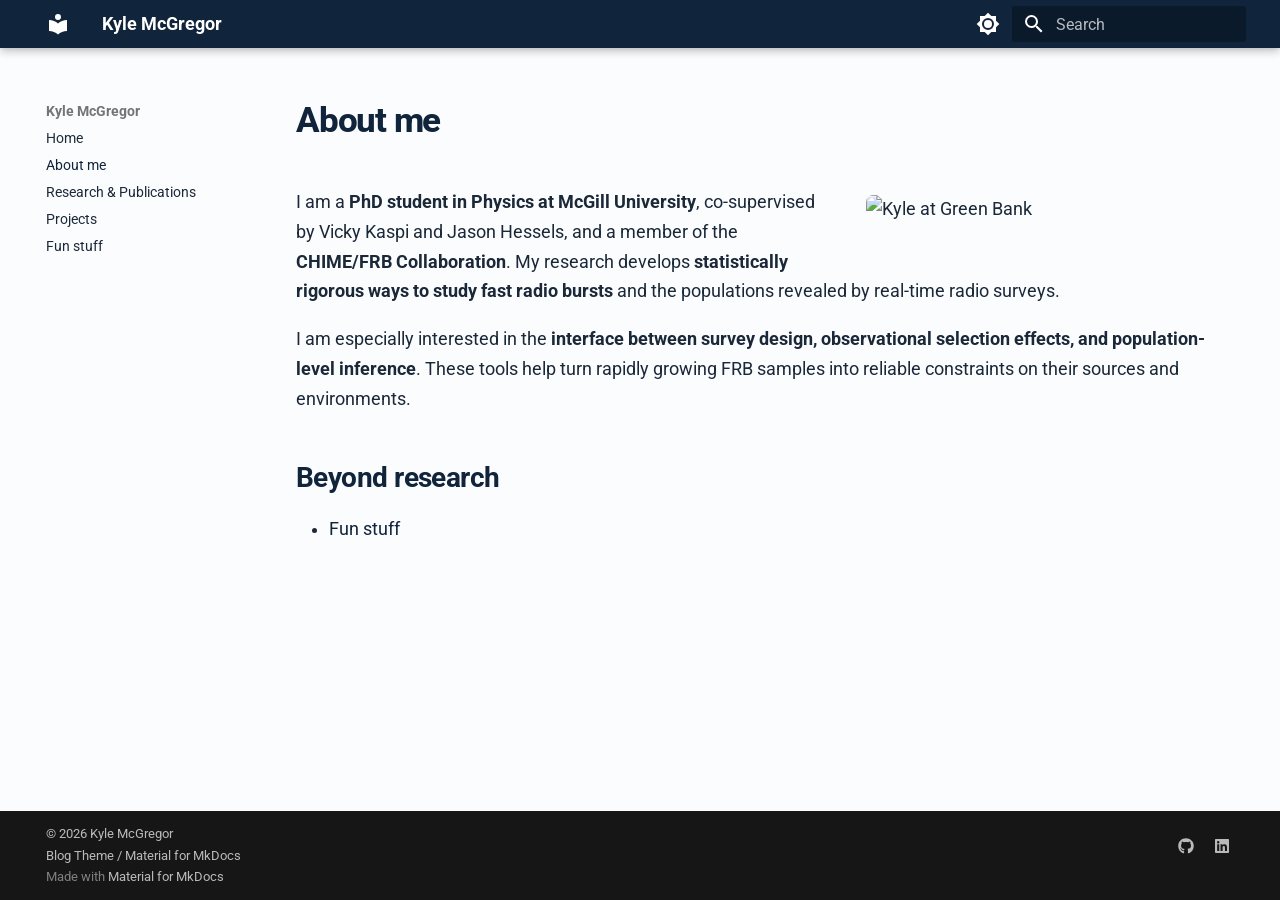
==== about/index.html @ 0d387c3b "Deployed b2306c7 with MkDocs version: 1.6.1" ====
<!doctype html>
<html lang="en" class="no-js">
  <head>
    
      <meta charset="utf-8">
      <meta name="viewport" content="width=device-width,initial-scale=1">
      
        <meta name="description" content="Kyle McGregor is a PhD student studying fast radio bursts and astrostatistics at McGill University.">
      
      
        <meta name="author" content="Kyle McGregor (kyle.mcgregor@mail.mcgill.ca)">
      
      
        <link rel="canonical" href="https://kmcgregor-1.github.io/about/">
      
      
        <link rel="prev" href="..">
      
      
        <link rel="next" href="../research/">
      
      
        
      
      
      <link rel="icon" href="../assets/images/favicon.png">
      <meta name="generator" content="mkdocs-1.6.1, mkdocs-material-9.7.7">
    
    
      
        <title>About me - Kyle McGregor</title>
      
    
    
      <link rel="stylesheet" href="../assets/stylesheets/main.ec1eaa64.min.css">
      
        
        <link rel="stylesheet" href="../assets/stylesheets/palette.ab4e12ef.min.css">
      
      


    
    
      
    
    
      
        
        
        <link rel="preconnect" href="https://fonts.gstatic.com" crossorigin>
        <link rel="stylesheet" href="https://fonts.googleapis.com/css?family=Roboto:300,300i,400,400i,700,700i%7CRoboto+Mono:400,400i,700,700i&display=fallback">
        <style>:root{--md-text-font:"Roboto";--md-code-font:"Roboto Mono"}</style>
      
    
    
      <link rel="stylesheet" href="../stylesheets/extra.css">
    
    <script>__md_scope=new URL("..",location),__md_hash=e=>[...e].reduce(((e,_)=>(e<<5)-e+_.charCodeAt(0)),0),__md_get=(e,_=localStorage,t=__md_scope)=>JSON.parse(_.getItem(t.pathname+"."+e)),__md_set=(e,_,t=localStorage,a=__md_scope)=>{try{t.setItem(a.pathname+"."+e,JSON.stringify(_))}catch(e){}}</script>
    
      
  


  
  

<script id="__analytics">function __md_analytics(){function e(){dataLayer.push(arguments)}window.dataLayer=window.dataLayer||[],e("js",new Date),e("config","G-FD41F9J8GQ"),document.addEventListener("DOMContentLoaded",(function(){document.forms.search&&document.forms.search.query.addEventListener("blur",(function(){this.value&&e("event","search",{search_term:this.value})}));document$.subscribe((function(){var t=document.forms.feedback;if(void 0!==t)for(var a of t.querySelectorAll("[type=submit]"))a.addEventListener("click",(function(a){a.preventDefault();var n=document.location.pathname,d=this.getAttribute("data-md-value");e("event","feedback",{page:n,data:d}),t.firstElementChild.disabled=!0;var r=t.querySelector(".md-feedback__note [data-md-value='"+d+"']");r&&(r.hidden=!1)})),t.hidden=!1})),location$.subscribe((function(t){e("config","G-FD41F9J8GQ",{page_path:t.pathname})}))}));var t=document.createElement("script");t.async=!0,t.src="https://www.googletagmanager.com/gtag/js?id=G-FD41F9J8GQ",document.getElementById("__analytics").insertAdjacentElement("afterEnd",t)}</script>
  
    <script>"undefined"!=typeof __md_analytics&&__md_analytics()</script>
  

    
    
  </head>
  
  
    
    
      
    
    
    
    
    <body dir="ltr" data-md-color-scheme="default" data-md-color-primary="indigo" data-md-color-accent="cyan">
  
    
    <input class="md-toggle" data-md-toggle="drawer" type="checkbox" id="__drawer" autocomplete="off">
    <input class="md-toggle" data-md-toggle="search" type="checkbox" id="__search" autocomplete="off">
    <label class="md-overlay" for="__drawer"></label>
    <div data-md-component="skip">
      
        
        <a href="#about-me" class="md-skip">
          Skip to content
        </a>
      
    </div>
    <div data-md-component="announce">
      
    </div>
    
    
      

  

<header class="md-header md-header--shadow" data-md-component="header">
  <nav class="md-header__inner md-grid" aria-label="Header">
    <a href=".." title="Kyle McGregor" class="md-header__button md-logo" aria-label="Kyle McGregor" data-md-component="logo">
      
  
  <svg xmlns="http://www.w3.org/2000/svg" viewBox="0 0 24 24"><path d="M12 8a3 3 0 0 0 3-3 3 3 0 0 0-3-3 3 3 0 0 0-3 3 3 3 0 0 0 3 3m0 3.54C9.64 9.35 6.5 8 3 8v11c3.5 0 6.64 1.35 9 3.54 2.36-2.19 5.5-3.54 9-3.54V8c-3.5 0-6.64 1.35-9 3.54"/></svg>

    </a>
    <label class="md-header__button md-icon" for="__drawer">
      
      <svg xmlns="http://www.w3.org/2000/svg" viewBox="0 0 24 24"><path d="M3 6h18v2H3zm0 5h18v2H3zm0 5h18v2H3z"/></svg>
    </label>
    <div class="md-header__title" data-md-component="header-title">
      <div class="md-header__ellipsis">
        <div class="md-header__topic">
          <span class="md-ellipsis">
            Kyle McGregor
          </span>
        </div>
        <div class="md-header__topic" data-md-component="header-topic">
          <span class="md-ellipsis">
            
              About me
            
          </span>
        </div>
      </div>
    </div>
    
      
        <form class="md-header__option" data-md-component="palette">
  
    
    
    
    <input class="md-option" data-md-color-media="" data-md-color-scheme="default" data-md-color-primary="indigo" data-md-color-accent="cyan"  aria-label="Switch to dark mode"  type="radio" name="__palette" id="__palette_0">
    
      <label class="md-header__button md-icon" title="Switch to dark mode" for="__palette_1" hidden>
        <svg xmlns="http://www.w3.org/2000/svg" viewBox="0 0 24 24"><path d="M12 8a4 4 0 0 0-4 4 4 4 0 0 0 4 4 4 4 0 0 0 4-4 4 4 0 0 0-4-4m0 10a6 6 0 0 1-6-6 6 6 0 0 1 6-6 6 6 0 0 1 6 6 6 6 0 0 1-6 6m8-9.31V4h-4.69L12 .69 8.69 4H4v4.69L.69 12 4 15.31V20h4.69L12 23.31 15.31 20H20v-4.69L23.31 12z"/></svg>
      </label>
    
  
    
    
    
    <input class="md-option" data-md-color-media="" data-md-color-scheme="slate" data-md-color-primary="indigo" data-md-color-accent="indigo"  aria-label="Switch to light mode"  type="radio" name="__palette" id="__palette_1">
    
      <label class="md-header__button md-icon" title="Switch to light mode" for="__palette_0" hidden>
        <svg xmlns="http://www.w3.org/2000/svg" viewBox="0 0 24 24"><path d="M12 18c-.89 0-1.74-.2-2.5-.55C11.56 16.5 13 14.42 13 12s-1.44-4.5-3.5-5.45C10.26 6.2 11.11 6 12 6a6 6 0 0 1 6 6 6 6 0 0 1-6 6m8-9.31V4h-4.69L12 .69 8.69 4H4v4.69L.69 12 4 15.31V20h4.69L12 23.31 15.31 20H20v-4.69L23.31 12z"/></svg>
      </label>
    
  
</form>
      
    
    
      <script>var palette=__md_get("__palette");if(palette&&palette.color){if("(prefers-color-scheme)"===palette.color.media){var media=matchMedia("(prefers-color-scheme: light)"),input=document.querySelector(media.matches?"[data-md-color-media='(prefers-color-scheme: light)']":"[data-md-color-media='(prefers-color-scheme: dark)']");palette.color.media=input.getAttribute("data-md-color-media"),palette.color.scheme=input.getAttribute("data-md-color-scheme"),palette.color.primary=input.getAttribute("data-md-color-primary"),palette.color.accent=input.getAttribute("data-md-color-accent")}for(var[key,value]of Object.entries(palette.color))document.body.setAttribute("data-md-color-"+key,value)}</script>
    
    
    
      
      
        <label class="md-header__button md-icon" for="__search">
          
          <svg xmlns="http://www.w3.org/2000/svg" viewBox="0 0 24 24"><path d="M9.5 3A6.5 6.5 0 0 1 16 9.5c0 1.61-.59 3.09-1.56 4.23l.27.27h.79l5 5-1.5 1.5-5-5v-.79l-.27-.27A6.52 6.52 0 0 1 9.5 16 6.5 6.5 0 0 1 3 9.5 6.5 6.5 0 0 1 9.5 3m0 2C7 5 5 7 5 9.5S7 14 9.5 14 14 12 14 9.5 12 5 9.5 5"/></svg>
        </label>
        <div class="md-search" data-md-component="search" role="dialog">
  <label class="md-search__overlay" for="__search"></label>
  <div class="md-search__inner" role="search">
    <form class="md-search__form" name="search">
      <input type="text" class="md-search__input" name="query" aria-label="Search" placeholder="Search" autocapitalize="off" autocorrect="off" autocomplete="off" spellcheck="false" data-md-component="search-query" required>
      <label class="md-search__icon md-icon" for="__search">
        
        <svg xmlns="http://www.w3.org/2000/svg" viewBox="0 0 24 24"><path d="M9.5 3A6.5 6.5 0 0 1 16 9.5c0 1.61-.59 3.09-1.56 4.23l.27.27h.79l5 5-1.5 1.5-5-5v-.79l-.27-.27A6.52 6.52 0 0 1 9.5 16 6.5 6.5 0 0 1 3 9.5 6.5 6.5 0 0 1 9.5 3m0 2C7 5 5 7 5 9.5S7 14 9.5 14 14 12 14 9.5 12 5 9.5 5"/></svg>
        
        <svg xmlns="http://www.w3.org/2000/svg" viewBox="0 0 24 24"><path d="M20 11v2H8l5.5 5.5-1.42 1.42L4.16 12l7.92-7.92L13.5 5.5 8 11z"/></svg>
      </label>
      <nav class="md-search__options" aria-label="Search">
        
        <button type="reset" class="md-search__icon md-icon" title="Clear" aria-label="Clear" tabindex="-1">
          
          <svg xmlns="http://www.w3.org/2000/svg" viewBox="0 0 24 24"><path d="M19 6.41 17.59 5 12 10.59 6.41 5 5 6.41 10.59 12 5 17.59 6.41 19 12 13.41 17.59 19 19 17.59 13.41 12z"/></svg>
        </button>
      </nav>
      
    </form>
    <div class="md-search__output">
      <div class="md-search__scrollwrap" tabindex="0" data-md-scrollfix>
        <div class="md-search-result" data-md-component="search-result">
          <div class="md-search-result__meta">
            Initializing search
          </div>
          <ol class="md-search-result__list" role="presentation"></ol>
        </div>
      </div>
    </div>
  </div>
</div>
      
    
    
  </nav>
  
</header>
    
    <div class="md-container" data-md-component="container">
      
      
        
          
        
      
      <main class="md-main" data-md-component="main">
        <div class="md-main__inner md-grid">
          
            
              
              <div class="md-sidebar md-sidebar--primary" data-md-component="sidebar" data-md-type="navigation" >
                <div class="md-sidebar__scrollwrap">
                  <div class="md-sidebar__inner">
                    



<nav class="md-nav md-nav--primary" aria-label="Navigation" data-md-level="0">
  <label class="md-nav__title" for="__drawer">
    <a href=".." title="Kyle McGregor" class="md-nav__button md-logo" aria-label="Kyle McGregor" data-md-component="logo">
      
  
  <svg xmlns="http://www.w3.org/2000/svg" viewBox="0 0 24 24"><path d="M12 8a3 3 0 0 0 3-3 3 3 0 0 0-3-3 3 3 0 0 0-3 3 3 3 0 0 0 3 3m0 3.54C9.64 9.35 6.5 8 3 8v11c3.5 0 6.64 1.35 9 3.54 2.36-2.19 5.5-3.54 9-3.54V8c-3.5 0-6.64 1.35-9 3.54"/></svg>

    </a>
    Kyle McGregor
  </label>
  
  <ul class="md-nav__list" data-md-scrollfix>
    
      
      
  
  
  
  
    <li class="md-nav__item">
      <a href=".." class="md-nav__link">
        
  
  
  <span class="md-ellipsis">
    
  
    Home
  

    
  </span>
  
  

      </a>
    </li>
  

    
      
      
  
  
    
  
  
  
    <li class="md-nav__item md-nav__item--active">
      
      <input class="md-nav__toggle md-toggle" type="checkbox" id="__toc">
      
      
        
      
      
        <label class="md-nav__link md-nav__link--active" for="__toc">
          
  
  
  <span class="md-ellipsis">
    
  
    About me
  

    
  </span>
  
  

          <span class="md-nav__icon md-icon"></span>
        </label>
      
      <a href="./" class="md-nav__link md-nav__link--active">
        
  
  
  <span class="md-ellipsis">
    
  
    About me
  

    
  </span>
  
  

      </a>
      
        

<nav class="md-nav md-nav--secondary" aria-label="Table of contents">
  
  
  
    
  
  
    <label class="md-nav__title" for="__toc">
      <span class="md-nav__icon md-icon"></span>
      Table of contents
    </label>
    <ul class="md-nav__list" data-md-component="toc" data-md-scrollfix>
      
        <li class="md-nav__item">
  <a href="#beyond-research" class="md-nav__link">
    <span class="md-ellipsis">
      
        Beyond research
      
    </span>
  </a>
  
</li>
      
    </ul>
  
</nav>
      
    </li>
  

    
      
      
  
  
  
  
    <li class="md-nav__item">
      <a href="../research/" class="md-nav__link">
        
  
  
  <span class="md-ellipsis">
    
  
    Research & Publications
  

    
  </span>
  
  

      </a>
    </li>
  

    
      
      
  
  
  
  
    <li class="md-nav__item">
      <a href="../projects/" class="md-nav__link">
        
  
  
  <span class="md-ellipsis">
    
  
    Projects
  

    
  </span>
  
  

      </a>
    </li>
  

    
      
      
  
  
  
  
    <li class="md-nav__item">
      <a href="../astrophotography/" class="md-nav__link">
        
  
  
  <span class="md-ellipsis">
    
  
    Fun stuff
  

    
  </span>
  
  

      </a>
    </li>
  

    
  </ul>
</nav>
                  </div>
                </div>
              </div>
            
            
              
              <div class="md-sidebar md-sidebar--secondary" data-md-component="sidebar" data-md-type="toc" >
                <div class="md-sidebar__scrollwrap">
                  <div class="md-sidebar__inner">
                    

<nav class="md-nav md-nav--secondary" aria-label="Table of contents">
  
  
  
    
  
  
    <label class="md-nav__title" for="__toc">
      <span class="md-nav__icon md-icon"></span>
      Table of contents
    </label>
    <ul class="md-nav__list" data-md-component="toc" data-md-scrollfix>
      
        <li class="md-nav__item">
  <a href="#beyond-research" class="md-nav__link">
    <span class="md-ellipsis">
      
        Beyond research
      
    </span>
  </a>
  
</li>
      
    </ul>
  
</nav>
                  </div>
                </div>
              </div>
            
          
          
            <div class="md-content" data-md-component="content">
              
              <article class="md-content__inner md-typeset">
                
                  



<h1 id="about-me">About me</h1>
<p><img alt="Kyle at Green Bank" class="feature-image" src="../media/KyleAtGreenBank.JPG" title="Kyle at Green Bank" /></p>
<p>I am a <strong>PhD student in Physics at McGill University</strong>, co-supervised by Vicky Kaspi and Jason Hessels, and a member of the <strong>CHIME/FRB Collaboration</strong>. My research develops <strong>statistically rigorous ways to study fast radio bursts</strong> and the populations revealed by real-time radio surveys.</p>
<p>I am especially interested in the <strong>interface between survey design, observational selection effects, and population-level inference</strong>. These tools help turn rapidly growing FRB samples into reliable constraints on their sources and environments.</p>
<h2 id="beyond-research">Beyond research</h2>
<ul>
<li><a href="../astrophotography/">Fun stuff</a></li>
</ul>









  




                
              </article>
            </div>
          
          
<script>var target=document.getElementById(location.hash.slice(1));target&&target.name&&(target.checked=target.name.startsWith("__tabbed_"))</script>
        </div>
        
          <button type="button" class="md-top md-icon" data-md-component="top" hidden>
  
  <svg xmlns="http://www.w3.org/2000/svg" viewBox="0 0 24 24"><path d="M13 20h-2V8l-5.5 5.5-1.42-1.42L12 4.16l7.92 7.92-1.42 1.42L13 8z"/></svg>
  Back to top
</button>
        
      </main>
      
        <footer class="md-footer">
  
  <div class="md-footer-meta md-typeset">
    <div class="md-footer-meta__inner md-grid">
      <div class="md-copyright">
  
    <div class="md-copyright__highlight">
      &copy; 2026 Kyle McGregor <br> <a href="https://github.com/vuquangtrong/mkdocs-material-blog">Blog Theme</a> / <a href="https://squidfunk.github.io/mkdocs-material/">Material for MkDocs</a>

    </div>
  
  
    Made with
    <a href="https://squidfunk.github.io/mkdocs-material/" target="_blank" rel="noopener">
      Material for MkDocs
    </a>
  
</div>
      
        
<div class="md-social">
  
    
    
    
    
      
      
    
    <a href="https://github.com/kmcgregor-1" target="_blank" rel="noopener" title="github.com" class="md-social__link">
      <svg xmlns="http://www.w3.org/2000/svg" viewBox="0 0 512 512"><!--! Font Awesome Free 7.1.0 by @fontawesome - https://fontawesome.com License - https://fontawesome.com/license/free (Icons: CC BY 4.0, Fonts: SIL OFL 1.1, Code: MIT License) Copyright 2025 Fonticons, Inc.--><path d="M173.9 397.4c0 2-2.3 3.6-5.2 3.6-3.3.3-5.6-1.3-5.6-3.6 0-2 2.3-3.6 5.2-3.6 3-.3 5.6 1.3 5.6 3.6m-31.1-4.5c-.7 2 1.3 4.3 4.3 4.9 2.6 1 5.6 0 6.2-2s-1.3-4.3-4.3-5.2c-2.6-.7-5.5.3-6.2 2.3m44.2-1.7c-2.9.7-4.9 2.6-4.6 4.9.3 2 2.9 3.3 5.9 2.6 2.9-.7 4.9-2.6 4.6-4.6-.3-1.9-3-3.2-5.9-2.9M252.8 8C114.1 8 8 113.3 8 252c0 110.9 69.8 205.8 169.5 239.2 12.8 2.3 17.3-5.6 17.3-12.1 0-6.2-.3-40.4-.3-61.4 0 0-70 15-84.7-29.8 0 0-11.4-29.1-27.8-36.6 0 0-22.9-15.7 1.6-15.4 0 0 24.9 2 38.6 25.8 21.9 38.6 58.6 27.5 72.9 20.9 2.3-16 8.8-27.1 16-33.7-55.9-6.2-112.3-14.3-112.3-110.5 0-27.5 7.6-41.3 23.6-58.9-2.6-6.5-11.1-33.3 2.6-67.9 20.9-6.5 69 27 69 27 20-5.6 41.5-8.5 62.8-8.5s42.8 2.9 62.8 8.5c0 0 48.1-33.6 69-27 13.7 34.7 5.2 61.4 2.6 67.9 16 17.7 25.8 31.5 25.8 58.9 0 96.5-58.9 104.2-114.8 110.5 9.2 7.9 17 22.9 17 46.4 0 33.7-.3 75.4-.3 83.6 0 6.5 4.6 14.4 17.3 12.1C436.2 457.8 504 362.9 504 252 504 113.3 391.5 8 252.8 8M105.2 352.9c-1.3 1-1 3.3.7 5.2 1.6 1.6 3.9 2.3 5.2 1 1.3-1 1-3.3-.7-5.2-1.6-1.6-3.9-2.3-5.2-1m-10.8-8.1c-.7 1.3.3 2.9 2.3 3.9 1.6 1 3.6.7 4.3-.7.7-1.3-.3-2.9-2.3-3.9-2-.6-3.6-.3-4.3.7m32.4 35.6c-1.6 1.3-1 4.3 1.3 6.2 2.3 2.3 5.2 2.6 6.5 1 1.3-1.3.7-4.3-1.3-6.2-2.2-2.3-5.2-2.6-6.5-1m-11.4-14.7c-1.6 1-1.6 3.6 0 5.9s4.3 3.3 5.6 2.3c1.6-1.3 1.6-3.9 0-6.2-1.4-2.3-4-3.3-5.6-2"/></svg>
    </a>
  
    
    
    
    
      
      
    
    <a href="https://www.linkedin.com/in/kmcgreg/" target="_blank" rel="noopener" title="www.linkedin.com" class="md-social__link">
      <svg xmlns="http://www.w3.org/2000/svg" viewBox="0 0 448 512"><!--! Font Awesome Free 7.1.0 by @fontawesome - https://fontawesome.com License - https://fontawesome.com/license/free (Icons: CC BY 4.0, Fonts: SIL OFL 1.1, Code: MIT License) Copyright 2025 Fonticons, Inc.--><path d="M416 32H31.9C14.3 32 0 46.5 0 64.3v383.4C0 465.5 14.3 480 31.9 480H416c17.6 0 32-14.5 32-32.3V64.3c0-17.8-14.4-32.3-32-32.3M135.4 416H69V202.2h66.5V416zM102.2 96a38.5 38.5 0 1 1 0 77 38.5 38.5 0 1 1 0-77m282.1 320h-66.4V312c0-24.8-.5-56.7-34.5-56.7-34.6 0-39.9 27-39.9 54.9V416h-66.4V202.2h63.7v29.2h.9c8.9-16.8 30.6-34.5 62.9-34.5 67.2 0 79.7 44.3 79.7 101.9z"/></svg>
    </a>
  
</div>
      
    </div>
  </div>
</footer>
      
    </div>
    <div class="md-dialog" data-md-component="dialog">
      <div class="md-dialog__inner md-typeset"></div>
    </div>
    
    
    
      
      
      <script id="__config" type="application/json">{"annotate": null, "base": "..", "features": ["navigation.instant", "navigation.tracking", "navigation.sections", "navigation.expand", "navigation.indexes", "navigation.top", "content.code.annotate", "content.code.copy"], "search": "../assets/javascripts/workers/search.2c215733.min.js", "tags": null, "translations": {"clipboard.copied": "Copied to clipboard", "clipboard.copy": "Copy to clipboard", "search.result.more.one": "1 more on this page", "search.result.more.other": "# more on this page", "search.result.none": "No matching documents", "search.result.one": "1 matching document", "search.result.other": "# matching documents", "search.result.placeholder": "Type to start searching", "search.result.term.missing": "Missing", "select.version": "Select version"}, "version": null}</script>
    
    
      <script src="../assets/javascripts/bundle.d7400e89.min.js"></script>
      
        <script src="../javascripts/mathjax.js"></script>
      
        <script src="https://cdn.jsdelivr.net/npm/mathjax@3/es5/tex-mml-chtml.js"></script>
      
    
  </body>
</html>
---- assets/stylesheets/main.ec1eaa64.min.css ----
@charset "UTF-8";html{-webkit-text-size-adjust:none;-moz-text-size-adjust:none;text-size-adjust:none;box-sizing:border-box}*,:after,:before{box-sizing:inherit}@media (prefers-reduced-motion){*,:after,:before{transition:none!important}}body{margin:0}a,button,input,label{-webkit-tap-highlight-color:transparent}a{color:inherit;text-decoration:none}hr{border:0;box-sizing:initial;display:block;height:.05rem;overflow:visible;padding:0}small{font-size:80%}sub,sup{line-height:1em}img{border-style:none}table{border-collapse:initial;border-spacing:0}td,th{font-weight:400;vertical-align:top}button{background:#0000;border:0;font-family:inherit;font-size:inherit;margin:0;padding:0}input{border:0;outline:none}:root{--md-primary-fg-color:#4051b5;--md-primary-fg-color--light:#5d6cc0;--md-primary-fg-color--dark:#303fa1;--md-primary-bg-color:#fff;--md-primary-bg-color--light:#ffffffb3;--md-accent-fg-color:#526cfe;--md-accent-fg-color--transparent:#526cfe1a;--md-accent-bg-color:#fff;--md-accent-bg-color--light:#ffffffb3}[data-md-color-scheme=default]{color-scheme:light}[data-md-color-scheme=default] img[src$="#gh-dark-mode-only"],[data-md-color-scheme=default] img[src$="#only-dark"]{display:none}:root,[data-md-color-scheme=default]{--md-hue:225deg;--md-default-fg-color:#000000de;--md-default-fg-color--light:#0000008a;--md-default-fg-color--lighter:#00000052;--md-default-fg-color--lightest:#00000012;--md-default-bg-color:#fff;--md-default-bg-color--light:#ffffffb3;--md-default-bg-color--lighter:#ffffff4d;--md-default-bg-color--lightest:#ffffff1f;--md-code-fg-color:#36464e;--md-code-bg-color:#f5f5f5;--md-code-bg-color--light:#f5f5f5b3;--md-code-bg-color--lighter:#f5f5f54d;--md-code-hl-color:#4287ff;--md-code-hl-color--light:#4287ff1a;--md-code-hl-number-color:#d52a2a;--md-code-hl-special-color:#db1457;--md-code-hl-function-color:#a846b9;--md-code-hl-constant-color:#6e59d9;--md-code-hl-keyword-color:#3f6ec6;--md-code-hl-string-color:#1c7d4d;--md-code-hl-name-color:var(--md-code-fg-color);--md-code-hl-operator-color:var(--md-default-fg-color--light);--md-code-hl-punctuation-color:var(--md-default-fg-color--light);--md-code-hl-comment-color:var(--md-default-fg-color--light);--md-code-hl-generic-color:var(--md-default-fg-color--light);--md-code-hl-variable-color:var(--md-default-fg-color--light);--md-typeset-color:var(--md-default-fg-color);--md-typeset-a-color:var(--md-primary-fg-color);--md-typeset-del-color:#f5503d26;--md-typeset-ins-color:#0bd57026;--md-typeset-kbd-color:#fafafa;--md-typeset-kbd-accent-color:#fff;--md-typeset-kbd-border-color:#b8b8b8;--md-typeset-mark-color:#ffff0080;--md-typeset-table-color:#0000001f;--md-typeset-table-color--light:rgba(0,0,0,.035);--md-admonition-fg-color:var(--md-default-fg-color);--md-admonition-bg-color:var(--md-default-bg-color);--md-warning-fg-color:#000000de;--md-warning-bg-color:#ff9;--md-footer-fg-color:#fff;--md-footer-fg-color--light:#ffffffb3;--md-footer-fg-color--lighter:#ffffff73;--md-footer-bg-color:#000000de;--md-footer-bg-color--dark:#00000052;--md-shadow-z1:0 0.2rem 0.5rem #0000000d,0 0 0.05rem #0000001a;--md-shadow-z2:0 0.2rem 0.5rem #0000001a,0 0 0.05rem #00000040;--md-shadow-z3:0 0.2rem 0.5rem #0003,0 0 0.05rem #00000059}.md-icon svg{fill:currentcolor;display:block;height:1.2rem;width:1.2rem}body{-webkit-font-smoothing:antialiased;-moz-osx-font-smoothing:grayscale;--md-text-font-family:var(--md-text-font,_),-apple-system,BlinkMacSystemFont,Helvetica,Arial,sans-serif;--md-code-font-family:var(--md-code-font,_),SFMono-Regular,Consolas,Menlo,monospace}aside,body,input{font-feature-settings:"kern","liga";color:var(--md-typeset-color);font-family:var(--md-text-font-family)}code,kbd,pre{font-feature-settings:"kern";font-family:var(--md-code-font-family)}:root{--md-typeset-table-sort-icon:url('data:image/svg+xml;charset=utf-8,<svg xmlns="http://www.w3.org/2000/svg" viewBox="0 0 24 24"><path d="m18 21-4-4h3V7h-3l4-4 4 4h-3v10h3M2 19v-2h10v2M2 13v-2h7v2M2 7V5h4v2z"/></svg>');--md-typeset-table-sort-icon--asc:url('data:image/svg+xml;charset=utf-8,<svg xmlns="http://www.w3.org/2000/svg" viewBox="0 0 24 24"><path d="M19 17h3l-4 4-4-4h3V3h2M2 17h10v2H2M6 5v2H2V5m0 6h7v2H2z"/></svg>');--md-typeset-table-sort-icon--desc:url('data:image/svg+xml;charset=utf-8,<svg xmlns="http://www.w3.org/2000/svg" viewBox="0 0 24 24"><path d="M19 7h3l-4-4-4 4h3v14h2M2 17h10v2H2M6 5v2H2V5m0 6h7v2H2z"/></svg>')}.md-typeset{-webkit-print-color-adjust:exact;color-adjust:exact;font-size:.8rem;line-height:1.6;overflow-wrap:break-word}@media print{.md-typeset{font-size:.68rem}}.md-typeset blockquote,.md-typeset dl,.md-typeset figure,.md-typeset ol,.md-typeset pre,.md-typeset ul{margin-bottom:1em;margin-top:1em}.md-typeset h1{color:var(--md-default-fg-color--light);font-size:2em;line-height:1.3;margin:0 0 1.25em}.md-typeset h1,.md-typeset h2{font-weight:300;letter-spacing:-.01em}.md-typeset h2{font-size:1.5625em;line-height:1.4;margin:1.6em 0 .64em}.md-typeset h3{font-size:1.25em;font-weight:400;letter-spacing:-.01em;line-height:1.5;margin:1.6em 0 .8em}.md-typeset h2+h3{margin-top:.8em}.md-typeset h4{font-weight:700;letter-spacing:-.01em;margin:1em 0}.md-typeset h5,.md-typeset h6{color:var(--md-default-fg-color--light);font-size:.8em;font-weight:700;letter-spacing:-.01em;margin:1.25em 0}.md-typeset h5{text-transform:uppercase}.md-typeset h5 code{text-transform:none}.md-typeset hr{border-bottom:.05rem solid var(--md-default-fg-color--lightest);display:flow-root;margin:1.5em 0}.md-typeset a{color:var(--md-typeset-a-color);word-break:break-word}.md-typeset a,.md-typeset a:before{transition:color 125ms}.md-typeset a:focus,.md-typeset a:hover{color:var(--md-accent-fg-color)}.md-typeset a:focus code,.md-typeset a:hover code{background-color:var(--md-accent-fg-color--transparent);color:var(--md-accent-fg-color)}.md-typeset a code{color:var(--md-typeset-a-color)}.md-typeset a.focus-visible{outline-color:var(--md-accent-fg-color);outline-offset:.2rem}.md-typeset code,.md-typeset kbd,.md-typeset pre{color:var(--md-code-fg-color);direction:ltr;font-variant-ligatures:none;transition:background-color 125ms}@media print{.md-typeset code,.md-typeset kbd,.md-typeset pre{white-space:pre-wrap}}.md-typeset code{background-color:var(--md-code-bg-color);border-radius:.1rem;-webkit-box-decoration-break:clone;box-decoration-break:clone;font-size:.85em;padding:0 .2941176471em;transition:color 125ms,background-color 125ms;word-break:break-word}.md-typeset code:not(.focus-visible){-webkit-tap-highlight-color:transparent;outline:none}.md-typeset pre{display:flow-root;line-height:1.4;position:relative}.md-typeset pre>code{-webkit-box-decoration-break:slice;box-decoration-break:slice;box-shadow:none;display:block;margin:0;outline-color:var(--md-accent-fg-color);overflow:auto;padding:.7720588235em 1.1764705882em;scrollbar-color:var(--md-default-fg-color--lighter) #0000;scrollbar-width:thin;touch-action:auto;word-break:normal}.md-typeset pre>code:hover{scrollbar-color:var(--md-accent-fg-color) #0000}.md-typeset pre>code::-webkit-scrollbar{height:.2rem;width:.2rem}.md-typeset pre>code::-webkit-scrollbar-thumb{background-color:var(--md-default-fg-color--lighter)}.md-typeset pre>code::-webkit-scrollbar-thumb:hover{background-color:var(--md-accent-fg-color)}.md-typeset kbd{background-color:var(--md-typeset-kbd-color);border-radius:.1rem;box-shadow:0 .1rem 0 .05rem var(--md-typeset-kbd-border-color),0 .1rem 0 var(--md-typeset-kbd-border-color),0 -.1rem .2rem var(--md-typeset-kbd-accent-color) inset;color:var(--md-default-fg-color);display:inline-block;font-size:.75em;padding:0 .6666666667em;vertical-align:text-top;word-break:break-word}.md-typeset mark{background-color:var(--md-typeset-mark-color);-webkit-box-decoration-break:clone;box-decoration-break:clone;color:inherit;word-break:break-word}.md-typeset abbr{cursor:help;text-decoration:none}.md-typeset [data-preview],.md-typeset abbr{border-bottom:.05rem dotted var(--md-default-fg-color--light)}.md-typeset small{opacity:.75}[dir=ltr] .md-typeset sub,[dir=ltr] .md-typeset sup{margin-left:.078125em}[dir=rtl] .md-typeset sub,[dir=rtl] .md-typeset sup{margin-right:.078125em}[dir=ltr] .md-typeset blockquote{padding-left:.6rem}[dir=rtl] .md-typeset blockquote{padding-right:.6rem}[dir=ltr] .md-typeset blockquote{border-left:.2rem solid var(--md-default-fg-color--lighter)}[dir=rtl] .md-typeset blockquote{border-right:.2rem solid var(--md-default-fg-color--lighter)}.md-typeset blockquote{color:var(--md-default-fg-color--light);margin-left:0;margin-right:0}.md-typeset ul{list-style-type:disc}.md-typeset ul[type]{list-style-type:revert-layer}[dir=ltr] .md-typeset ol,[dir=ltr] .md-typeset ul{margin-left:.625em}[dir=rtl] .md-typeset ol,[dir=rtl] .md-typeset ul{margin-right:.625em}.md-typeset ol,.md-typeset ul{padding:0}.md-typeset ol:not([hidden]),.md-typeset ul:not([hidden]){display:flow-root}.md-typeset ol ol,.md-typeset ul ol{list-style-type:lower-alpha}.md-typeset ol ol ol,.md-typeset ul ol ol{list-style-type:lower-roman}.md-typeset ol ol ol ol,.md-typeset ul ol ol ol{list-style-type:upper-alpha}.md-typeset ol ol ol ol ol,.md-typeset ul ol ol ol ol{list-style-type:upper-roman}.md-typeset ol[type],.md-typeset ul[type]{list-style-type:revert-layer}[dir=ltr] .md-typeset ol li,[dir=ltr] .md-typeset ul li{margin-left:1.25em}[dir=rtl] .md-typeset ol li,[dir=rtl] .md-typeset ul li{margin-right:1.25em}.md-typeset ol li,.md-typeset ul li{margin-bottom:.5em}.md-typeset ol li blockquote,.md-typeset ol li p,.md-typeset ul li blockquote,.md-typeset ul li p{margin:.5em 0}.md-typeset ol li:last-child,.md-typeset ul li:last-child{margin-bottom:0}[dir=ltr] .md-typeset ol li ol,[dir=ltr] .md-typeset ol li ul,[dir=ltr] .md-typeset ul li ol,[dir=ltr] .md-typeset ul li ul{margin-left:.625em}[dir=rtl] .md-typeset ol li ol,[dir=rtl] .md-typeset ol li ul,[dir=rtl] .md-typeset ul li ol,[dir=rtl] .md-typeset ul li ul{margin-right:.625em}.md-typeset ol li ol,.md-typeset ol li ul,.md-typeset ul li ol,.md-typeset ul li ul{margin-bottom:.5em;margin-top:.5em}[dir=ltr] .md-typeset dd{margin-left:1.875em}[dir=rtl] .md-typeset dd{margin-right:1.875em}.md-typeset dd{margin-bottom:1.5em;margin-top:1em}.md-typeset img,.md-typeset svg,.md-typeset video{height:auto;max-width:100%}.md-typeset img[align=left]{margin:1em 1em 1em 0}.md-typeset img[align=right]{margin:1em 0 1em 1em}.md-typeset img[align]:only-child{margin-top:0}.md-typeset figure{display:flow-root;margin:1em auto;max-width:100%;text-align:center;width:fit-content}.md-typeset figure img{display:block;margin:0 auto}.md-typeset figcaption{font-style:italic;margin:1em auto;max-width:24rem}.md-typeset iframe{max-width:100%}.md-typeset table:not([class]){background-color:var(--md-default-bg-color);border:.05rem solid var(--md-typeset-table-color);border-radius:.1rem;display:inline-block;font-size:.64rem;max-width:100%;overflow:auto;touch-action:auto}@media print{.md-typeset table:not([class]){display:table}}.md-typeset table:not([class])+*{margin-top:1.5em}.md-typeset table:not([class]) td>:first-child,.md-typeset table:not([class]) th>:first-child{margin-top:0}.md-typeset table:not([class]) td>:last-child,.md-typeset table:not([class]) th>:last-child{margin-bottom:0}.md-typeset table:not([class]) td:not([align]),.md-typeset table:not([class]) th:not([align]){text-align:left}[dir=rtl] .md-typeset table:not([class]) td:not([align]),[dir=rtl] .md-typeset table:not([class]) th:not([align]){text-align:right}.md-typeset table:not([class]) th{font-weight:700;min-width:5rem;padding:.9375em 1.25em;vertical-align:top}.md-typeset table:not([class]) td{border-top:.05rem solid var(--md-typeset-table-color);padding:.9375em 1.25em;vertical-align:top}.md-typeset table:not([class]) tbody tr{transition:background-color 125ms}.md-typeset table:not([class]) tbody tr:hover{background-color:var(--md-typeset-table-color--light);box-shadow:0 .05rem 0 var(--md-default-bg-color) inset}.md-typeset table:not([class]) a{word-break:normal}.md-typeset table th[role=columnheader]{cursor:pointer}[dir=ltr] .md-typeset table th[role=columnheader]:after{margin-left:.5em}[dir=rtl] .md-typeset table th[role=columnheader]:after{margin-right:.5em}.md-typeset table th[role=columnheader]:after{content:"";display:inline-block;height:1.2em;-webkit-mask-image:var(--md-typeset-table-sort-icon);mask-image:var(--md-typeset-table-sort-icon);-webkit-mask-repeat:no-repeat;mask-repeat:no-repeat;-webkit-mask-size:contain;mask-size:contain;transition:background-color 125ms;vertical-align:text-bottom;width:1.2em}.md-typeset table th[role=columnheader]:hover:after{background-color:var(--md-default-fg-color--lighter)}.md-typeset table th[role=columnheader][aria-sort=ascending]:after{background-color:var(--md-default-fg-color--light);-webkit-mask-image:var(--md-typeset-table-sort-icon--asc);mask-image:var(--md-typeset-table-sort-icon--asc)}.md-typeset table th[role=columnheader][aria-sort=descending]:after{background-color:var(--md-default-fg-color--light);-webkit-mask-image:var(--md-typeset-table-sort-icon--desc);mask-image:var(--md-typeset-table-sort-icon--desc)}.md-typeset__scrollwrap{margin:1em -.8rem;overflow-x:auto;touch-action:auto}.md-typeset__table{display:inline-block;margin-bottom:.5em;padding:0 .8rem}@media print{.md-typeset__table{display:block}}html .md-typeset__table table{display:table;margin:0;overflow:hidden;width:100%}@media screen and (max-width:44.984375em){.md-content__inner>pre{margin:1em -.8rem}.md-content__inner>pre code{border-radius:0}}.md-typeset .md-author{border-radius:100%;display:block;flex-shrink:0;height:1.6rem;overflow:hidden;position:relative;transition:color 125ms,transform 125ms;width:1.6rem}.md-typeset .md-author img{display:block}.md-typeset .md-author--more{background:var(--md-default-fg-color--lightest);color:var(--md-default-fg-color--lighter);font-size:.6rem;font-weight:700;line-height:1.6rem;text-align:center}.md-typeset .md-author--long{height:2.4rem;width:2.4rem}.md-typeset a.md-author{transform:scale(1)}.md-typeset a.md-author img{border-radius:100%;filter:grayscale(100%) opacity(75%);transition:filter 125ms}.md-typeset a.md-author:focus,.md-typeset a.md-author:hover{transform:scale(1.1);z-index:1}.md-typeset a.md-author:focus img,.md-typeset a.md-author:hover img{filter:grayscale(0)}.md-banner{background-color:var(--md-footer-bg-color);color:var(--md-footer-fg-color);overflow:auto}@media print{.md-banner{display:none}}.md-banner--warning{background-color:var(--md-warning-bg-color);color:var(--md-warning-fg-color)}.md-banner__inner{font-size:.7rem;margin:.6rem auto;padding:0 .8rem}[dir=ltr] .md-banner__button{float:right}[dir=rtl] .md-banner__button{float:left}.md-banner__button{color:inherit;cursor:pointer;transition:opacity .25s}.no-js .md-banner__button{display:none}.md-banner__button:hover{opacity:.7}html{font-size:125%;height:100%;overflow-x:hidden}@media screen and (min-width:100em){html{font-size:137.5%}}@media screen and (min-width:125em){html{font-size:150%}}body{background-color:var(--md-default-bg-color);display:flex;flex-direction:column;font-size:.5rem;min-height:100%;position:relative;width:100%}@media print{body{display:block}}@media screen and (max-width:59.984375em){body[data-md-scrolllock]{position:fixed}}.md-grid{margin-left:auto;margin-right:auto;max-width:61rem}.md-container{display:flex;flex-direction:column;flex-grow:1}@media print{.md-container{display:block}}.md-main{flex-grow:1}.md-main__inner{display:flex;height:100%;margin-top:1.5rem}.md-ellipsis{overflow:hidden;text-overflow:ellipsis}.md-toggle{display:none}.md-option{height:0;opacity:0;position:absolute;width:0}.md-option:checked+label:not([hidden]){display:block}.md-option.focus-visible+label{outline-color:var(--md-accent-fg-color);outline-style:auto}.md-skip{background-color:var(--md-default-fg-color);border-radius:.1rem;color:var(--md-default-bg-color);font-size:.64rem;margin:.5rem;opacity:0;outline-color:var(--md-accent-fg-color);padding:.3rem .5rem;position:fixed;transform:translateY(.4rem);z-index:-1}.md-skip:focus{opacity:1;transform:translateY(0);transition:transform .25s cubic-bezier(.4,0,.2,1),opacity 175ms 75ms;z-index:10}@page{margin:25mm}:root{--md-clipboard-icon:url('data:image/svg+xml;charset=utf-8,<svg xmlns="http://www.w3.org/2000/svg" viewBox="0 0 24 24"><path d="M19 21H8V7h11m0-2H8a2 2 0 0 0-2 2v14a2 2 0 0 0 2 2h11a2 2 0 0 0 2-2V7a2 2 0 0 0-2-2m-3-4H4a2 2 0 0 0-2 2v14h2V3h12z"/></svg>')}.md-clipboard{border-radius:.1rem;color:var(--md-default-fg-color--lightest);cursor:pointer;height:1.5em;outline-color:var(--md-accent-fg-color);outline-offset:.1rem;transition:color .25s;width:1.5em;z-index:1}@media print{.md-clipboard{display:none}}.md-clipboard:not(.focus-visible){-webkit-tap-highlight-color:transparent;outline:none}:hover>.md-clipboard{color:var(--md-default-fg-color--light)}.md-clipboard:focus,.md-clipboard:hover{color:var(--md-accent-fg-color)}.md-clipboard:after{background-color:currentcolor;content:"";display:block;height:1.125em;margin:0 auto;-webkit-mask-image:var(--md-clipboard-icon);mask-image:var(--md-clipboard-icon);-webkit-mask-position:center;mask-position:center;-webkit-mask-repeat:no-repeat;mask-repeat:no-repeat;-webkit-mask-size:contain;mask-size:contain;width:1.125em}.md-clipboard--inline{cursor:pointer}.md-clipboard--inline code{transition:color .25s,background-color .25s}.md-clipboard--inline:focus code,.md-clipboard--inline:hover code{background-color:var(--md-accent-fg-color--transparent);color:var(--md-accent-fg-color)}:root{--md-code-select-icon:url('data:image/svg+xml;charset=utf-8,<svg xmlns="http://www.w3.org/2000/svg" viewBox="0 0 24 24"><path d="M19 19h-4v2h4c1.1 0 2-.9 2-2v-4h-2m0-12h-4v2h4v4h2V5c0-1.1-.9-2-2-2M5 5h4V3H5c-1.1 0-2 .9-2 2v4h2m0 6H3v4c0 1.1.9 2 2 2h4v-2H5zm2-4h2v2H7zm4 0h2v2h-2zm4 0h2v2h-2zM7 7h2v2H7zm4 0h2v2h-2zm4 0h2v2h-2zm-8 8h2v2H7zm4 0h2v2h-2zm4 0h2v2h-2z"/></svg>');--md-code-copy-icon:url('data:image/svg+xml;charset=utf-8,<svg xmlns="http://www.w3.org/2000/svg" viewBox="0 0 24 24"><path d="M19 21H8V7h11m0-2H8a2 2 0 0 0-2 2v14a2 2 0 0 0 2 2h11a2 2 0 0 0 2-2V7a2 2 0 0 0-2-2m-3-4H4a2 2 0 0 0-2 2v14h2V3h12z"/></svg>')}.md-typeset .md-code__content{display:grid}.md-code__nav{background-color:var(--md-code-bg-color--lighter);border-radius:.1rem;display:flex;gap:.2rem;padding:.2rem;position:absolute;right:.25em;top:.25em;transition:background-color .25s;z-index:1}:hover>.md-code__nav{background-color:var(--md-code-bg-color--light)}.md-code__button{color:var(--md-default-fg-color--lightest);cursor:pointer;display:block;height:1.5em;outline-color:var(--md-accent-fg-color);outline-offset:.1rem;transition:color .25s;width:1.5em}:hover>*>.md-code__button{color:var(--md-default-fg-color--light)}.md-code__button.focus-visible,.md-code__button:hover{color:var(--md-accent-fg-color)}.md-code__button--active{color:var(--md-default-fg-color)!important}.md-code__button:after{background-color:currentcolor;content:"";display:block;height:1.125em;margin:0 auto;-webkit-mask-position:center;mask-position:center;-webkit-mask-repeat:no-repeat;mask-repeat:no-repeat;-webkit-mask-size:contain;mask-size:contain;width:1.125em}.md-code__button[data-md-type=select]:after{-webkit-mask-image:var(--md-code-select-icon);mask-image:var(--md-code-select-icon)}.md-code__button[data-md-type=copy]:after{-webkit-mask-image:var(--md-code-copy-icon);mask-image:var(--md-code-copy-icon)}@keyframes consent{0%{opacity:0;transform:translateY(100%)}to{opacity:1;transform:translateY(0)}}@keyframes overlay{0%{opacity:0}to{opacity:1}}.md-consent__overlay{animation:overlay .25s both;-webkit-backdrop-filter:blur(.1rem);backdrop-filter:blur(.1rem);background-color:#0000008a;height:100%;opacity:1;position:fixed;top:0;width:100%;z-index:5}.md-consent__inner{animation:consent .5s cubic-bezier(.1,.7,.1,1) both;background-color:var(--md-default-bg-color);border:0;border-radius:.1rem;bottom:0;box-shadow:0 0 .2rem #0000001a,0 .2rem .4rem #0003;max-height:100%;overflow:auto;padding:0;position:fixed;width:100%;z-index:5}.md-consent__form{padding:.8rem}.md-consent__settings{display:none;margin:1em 0}input:checked+.md-consent__settings{display:block}.md-consent__controls{margin-bottom:.8rem}.md-typeset .md-consent__controls .md-button{display:inline}@media screen and (max-width:44.984375em){.md-typeset .md-consent__controls .md-button{display:block;margin-top:.4rem;text-align:center;width:100%}}.md-consent label{cursor:pointer}.md-content{flex-grow:1;min-width:0}.md-content__inner{margin:0 .8rem 1.2rem;padding-top:.6rem}@media screen and (min-width:76.25em){[dir=ltr] .md-sidebar--primary:not([hidden])~.md-content>.md-content__inner{margin-left:1.2rem}[dir=ltr] .md-sidebar--secondary:not([hidden])~.md-content>.md-content__inner,[dir=rtl] .md-sidebar--primary:not([hidden])~.md-content>.md-content__inner{margin-right:1.2rem}[dir=rtl] .md-sidebar--secondary:not([hidden])~.md-content>.md-content__inner{margin-left:1.2rem}}.md-content__inner:before{content:"";display:block;height:.4rem}.md-content__inner>:last-child{margin-bottom:0}[dir=ltr] .md-content__button{float:right}[dir=rtl] .md-content__button{float:left}[dir=ltr] .md-content__button{margin-left:.4rem}[dir=rtl] .md-content__button{margin-right:.4rem}.md-content__button{margin:.4rem 0;padding:0}@media print{.md-content__button{display:none}}.md-typeset .md-content__button{color:var(--md-default-fg-color--lighter)}.md-content__button svg{display:inline;vertical-align:top}[dir=rtl] .md-content__button svg{transform:scaleX(-1)}[dir=ltr] .md-dialog{right:.8rem}[dir=rtl] .md-dialog{left:.8rem}.md-dialog{background-color:var(--md-default-fg-color);border-radius:.1rem;bottom:.8rem;box-shadow:var(--md-shadow-z3);min-width:11.1rem;opacity:0;padding:.4rem .6rem;pointer-events:none;position:fixed;transform:translateY(100%);transition:transform 0ms .4s,opacity .4s;z-index:4}@media print{.md-dialog{display:none}}.md-dialog--active{opacity:1;pointer-events:auto;transform:translateY(0);transition:transform .4s cubic-bezier(.075,.85,.175,1),opacity .4s}.md-dialog__inner{color:var(--md-default-bg-color);font-size:.7rem}.md-feedback{margin:2em 0 1em;text-align:center}.md-feedback fieldset{border:none;margin:0;padding:0}.md-feedback__title{font-weight:700;margin:1em auto}.md-feedback__inner{position:relative}.md-feedback__list{display:flex;flex-wrap:wrap;place-content:baseline center;position:relative}.md-feedback__list:hover .md-icon:not(:disabled){color:var(--md-default-fg-color--lighter)}:disabled .md-feedback__list{min-height:1.8rem}.md-feedback__icon{color:var(--md-default-fg-color--light);cursor:pointer;flex-shrink:0;margin:0 .1rem;transition:color 125ms}.md-feedback__icon:not(:disabled).md-icon:hover{color:var(--md-accent-fg-color)}.md-feedback__icon:disabled{color:var(--md-default-fg-color--lightest);pointer-events:none}.md-feedback__note{opacity:0;position:relative;transform:translateY(.4rem);transition:transform .4s cubic-bezier(.1,.7,.1,1),opacity .15s}.md-feedback__note>*{margin:0 auto;max-width:16rem}:disabled .md-feedback__note{opacity:1;transform:translateY(0)}@media print{.md-feedback{display:none}}.md-footer{background-color:var(--md-footer-bg-color);color:var(--md-footer-fg-color)}@media print{.md-footer{display:none}}.md-footer__inner{justify-content:space-between;overflow:auto;padding:.2rem}.md-footer__inner:not([hidden]){display:flex}.md-footer__link{align-items:end;display:flex;flex-grow:0.01;margin-bottom:.4rem;margin-top:1rem;max-width:100%;outline-color:var(--md-accent-fg-color);overflow:hidden;transition:opacity .25s}.md-footer__link:focus,.md-footer__link:hover{opacity:.7}[dir=rtl] .md-footer__link svg{transform:scaleX(-1)}@media screen and (max-width:44.984375em){.md-footer__link--prev{flex-shrink:0}.md-footer__link--prev .md-footer__title{display:none}}[dir=ltr] .md-footer__link--next{margin-left:auto}[dir=rtl] .md-footer__link--next{margin-right:auto}.md-footer__link--next{text-align:right}[dir=rtl] .md-footer__link--next{text-align:left}.md-footer__title{flex-grow:1;font-size:.9rem;margin-bottom:.7rem;max-width:calc(100% - 2.4rem);padding:0 1rem;white-space:nowrap}.md-footer__button{margin:.2rem;padding:.4rem}.md-footer__direction{font-size:.64rem;opacity:.7}.md-footer-meta{background-color:var(--md-footer-bg-color--dark)}.md-footer-meta__inner{display:flex;flex-wrap:wrap;justify-content:space-between;padding:.2rem}html .md-footer-meta.md-typeset a{color:var(--md-footer-fg-color--light)}html .md-footer-meta.md-typeset a:focus,html .md-footer-meta.md-typeset a:hover{color:var(--md-footer-fg-color)}.md-copyright{color:var(--md-footer-fg-color--lighter);font-size:.64rem;margin:auto .6rem;padding:.4rem 0;width:100%}@media screen and (min-width:45em){.md-copyright{width:auto}}.md-copyright__highlight{color:var(--md-footer-fg-color--light)}.md-social{display:inline-flex;gap:.2rem;margin:0 .4rem;padding:.2rem 0 .6rem}@media screen and (min-width:45em){.md-social{padding:.6rem 0}}.md-social__link{display:inline-block;height:1.6rem;text-align:center;width:1.6rem}.md-social__link:before{line-height:1.9}.md-social__link svg{fill:currentcolor;max-height:.8rem;vertical-align:-25%}.md-typeset .md-button{border:.1rem solid;border-radius:.1rem;color:var(--md-primary-fg-color);cursor:pointer;display:inline-block;font-weight:700;padding:.625em 2em;transition:color 125ms,background-color 125ms,border-color 125ms}.md-typeset .md-button--primary{background-color:var(--md-primary-fg-color);border-color:var(--md-primary-fg-color);color:var(--md-primary-bg-color)}.md-typeset .md-button:focus,.md-typeset .md-button:hover{background-color:var(--md-accent-fg-color);border-color:var(--md-accent-fg-color);color:var(--md-accent-bg-color)}[dir=ltr] .md-typeset .md-input{border-top-left-radius:.1rem}[dir=ltr] .md-typeset .md-input,[dir=rtl] .md-typeset .md-input{border-top-right-radius:.1rem}[dir=rtl] .md-typeset .md-input{border-top-left-radius:.1rem}.md-typeset .md-input{border-bottom:.1rem solid var(--md-default-fg-color--lighter);box-shadow:var(--md-shadow-z1);font-size:.8rem;height:1.8rem;padding:0 .6rem;transition:border .25s,box-shadow .25s}.md-typeset .md-input:focus,.md-typeset .md-input:hover{border-bottom-color:var(--md-accent-fg-color);box-shadow:var(--md-shadow-z2)}.md-typeset .md-input--stretch{width:100%}.md-header{background-color:var(--md-primary-fg-color);box-shadow:0 0 .2rem #0000,0 .2rem .4rem #0000;color:var(--md-primary-bg-color);display:block;left:0;position:sticky;right:0;top:0;z-index:4}@media print{.md-header{display:none}}.md-header[hidden]{transform:translateY(-100%);transition:transform .25s cubic-bezier(.8,0,.6,1),box-shadow .25s}.md-header--shadow{box-shadow:0 0 .2rem #0000001a,0 .2rem .4rem #0003;transition:transform .25s cubic-bezier(.1,.7,.1,1),box-shadow .25s}.md-header__inner{align-items:center;display:flex;padding:0 .2rem}.md-header__button{color:currentcolor;cursor:pointer;margin:.2rem;outline-color:var(--md-accent-fg-color);padding:.4rem;position:relative;transition:opacity .25s;vertical-align:middle;z-index:1}.md-header__button:hover{opacity:.7}.md-header__button:not([hidden]){display:inline-block}.md-header__button:not(.focus-visible){-webkit-tap-highlight-color:transparent;outline:none}.md-header__button.md-logo{margin:.2rem;padding:.4rem}@media screen and (max-width:76.234375em){.md-header__button.md-logo{display:none}}.md-header__button.md-logo img,.md-header__button.md-logo svg{fill:currentcolor;display:block;height:1.2rem;width:auto}@media screen and (min-width:60em){.md-header__button[for=__search]{display:none}}.no-js .md-header__button[for=__search]{display:none}[dir=rtl] .md-header__button[for=__search] svg{transform:scaleX(-1)}@media screen and (min-width:76.25em){.md-header__button[for=__drawer]{display:none}}.md-header__topic{display:flex;max-width:100%;position:absolute;transition:transform .4s cubic-bezier(.1,.7,.1,1),opacity .15s;white-space:nowrap}.md-header__topic+.md-header__topic{opacity:0;pointer-events:none;transform:translateX(1.25rem);transition:transform .4s cubic-bezier(1,.7,.1,.1),opacity .15s;z-index:-1}[dir=rtl] .md-header__topic+.md-header__topic{transform:translateX(-1.25rem)}.md-header__topic:first-child{font-weight:700}[dir=ltr] .md-header__title{margin-left:1rem;margin-right:.4rem}[dir=rtl] .md-header__title{margin-left:.4rem;margin-right:1rem}.md-header__title{flex-grow:1;font-size:.9rem;height:2.4rem;line-height:2.4rem}.md-header__title--active .md-header__topic{opacity:0;pointer-events:none;transform:translateX(-1.25rem);transition:transform .4s cubic-bezier(1,.7,.1,.1),opacity .15s;z-index:-1}[dir=rtl] .md-header__title--active .md-header__topic{transform:translateX(1.25rem)}.md-header__title--active .md-header__topic+.md-header__topic{opacity:1;pointer-events:auto;transform:translateX(0);transition:transform .4s cubic-bezier(.1,.7,.1,1),opacity .15s;z-index:0}.md-header__title>.md-header__ellipsis{height:100%;position:relative;width:100%}.md-header__option{display:flex;flex-shrink:0;max-width:100%;transition:max-width 0ms .25s,opacity .25s .25s;white-space:nowrap}[data-md-toggle=search]:checked~.md-header .md-header__option{max-width:0;opacity:0;transition:max-width 0ms,opacity 0ms}.md-header__option>input{bottom:0}.md-header__source{display:none}@media screen and (min-width:60em){[dir=ltr] .md-header__source{margin-left:1rem}[dir=rtl] .md-header__source{margin-right:1rem}.md-header__source{display:block;max-width:11.7rem;width:11.7rem}}@media screen and (min-width:76.25em){[dir=ltr] .md-header__source{margin-left:1.4rem}[dir=rtl] .md-header__source{margin-right:1.4rem}}.md-meta{color:var(--md-default-fg-color--light);font-size:.7rem;line-height:1.3}.md-meta__list{display:inline-flex;flex-wrap:wrap;list-style:none;margin:0;padding:0}.md-meta__item:not(:last-child):after{content:"·";margin-left:.2rem;margin-right:.2rem}.md-meta__link{color:var(--md-typeset-a-color)}.md-meta__link:focus,.md-meta__link:hover{color:var(--md-accent-fg-color)}.md-draft{background-color:#ff1744;border-radius:.125em;color:#fff;display:inline-block;font-weight:700;padding-left:.5714285714em;padding-right:.5714285714em}:root{--md-nav-icon--prev:url('data:image/svg+xml;charset=utf-8,<svg xmlns="http://www.w3.org/2000/svg" viewBox="0 0 24 24"><path d="M20 11v2H8l5.5 5.5-1.42 1.42L4.16 12l7.92-7.92L13.5 5.5 8 11z"/></svg>');--md-nav-icon--next:url('data:image/svg+xml;charset=utf-8,<svg xmlns="http://www.w3.org/2000/svg" viewBox="0 0 24 24"><path d="M8.59 16.58 13.17 12 8.59 7.41 10 6l6 6-6 6z"/></svg>');--md-toc-icon:url('data:image/svg+xml;charset=utf-8,<svg xmlns="http://www.w3.org/2000/svg" viewBox="0 0 24 24"><path d="M3 9h14V7H3zm0 4h14v-2H3zm0 4h14v-2H3zm16 0h2v-2h-2zm0-10v2h2V7zm0 6h2v-2h-2z"/></svg>')}.md-nav{font-size:.7rem;line-height:1.3}.md-nav__title{color:var(--md-default-fg-color--light);display:block;font-weight:700;overflow:hidden;padding:0 .6rem;text-overflow:ellipsis}.md-nav__title .md-nav__button{display:none}.md-nav__title .md-nav__button img{height:100%;width:auto}.md-nav__title .md-nav__button.md-logo img,.md-nav__title .md-nav__button.md-logo svg{fill:currentcolor;display:block;height:2.4rem;max-width:100%;object-fit:contain;width:auto}.md-nav__list{list-style:none;margin:0;padding:0}.md-nav__link{align-items:flex-start;display:flex;gap:.4rem;margin-top:.625em;scroll-snap-align:start;transition:color 125ms}.md-nav__link--passed,.md-nav__link--passed code{color:var(--md-default-fg-color--light)}.md-nav__item .md-nav__link--active,.md-nav__item .md-nav__link--active code{color:var(--md-typeset-a-color)}.md-nav__link .md-ellipsis{position:relative}.md-nav__link .md-ellipsis code{word-break:normal}[dir=ltr] .md-nav__link .md-icon:last-child{margin-left:auto}[dir=rtl] .md-nav__link .md-icon:last-child{margin-right:auto}.md-nav__link .md-typeset{font-size:.7rem;line-height:1.3}.md-nav__link svg{fill:currentcolor;flex-shrink:0;height:1.3em;position:relative}.md-nav__link[for]:focus,.md-nav__link[for]:hover,.md-nav__link[href]:focus,.md-nav__link[href]:hover{color:var(--md-accent-fg-color);cursor:pointer}.md-nav__link[for]:focus code,.md-nav__link[for]:hover code,.md-nav__link[href]:focus code,.md-nav__link[href]:hover code{background-color:var(--md-accent-fg-color--transparent);color:var(--md-accent-fg-color)}.md-nav__link.focus-visible{outline-color:var(--md-accent-fg-color);outline-offset:.2rem}.md-nav--primary .md-nav__link[for=__toc]{display:none}.md-nav--primary .md-nav__link[for=__toc] .md-icon:after{background-color:currentcolor;display:block;height:100%;-webkit-mask-image:var(--md-toc-icon);mask-image:var(--md-toc-icon);width:100%}.md-nav--primary .md-nav__link[for=__toc]~.md-nav{display:none}.md-nav__container>.md-nav__link{margin-top:0}.md-nav__container>.md-nav__link:first-child{flex-grow:1;min-width:0}.md-nav__icon{flex-shrink:0}.md-nav__source{display:none}@media screen and (max-width:76.234375em){.md-nav--primary,.md-nav--primary .md-nav{background-color:var(--md-default-bg-color);display:flex;flex-direction:column;height:100%;left:0;position:absolute;right:0;top:0;z-index:1}.md-nav--primary .md-nav__item,.md-nav--primary .md-nav__title{font-size:.8rem;line-height:1.5}.md-nav--primary .md-nav__title{background-color:var(--md-default-fg-color--lightest);color:var(--md-default-fg-color--light);cursor:pointer;height:5.6rem;line-height:2.4rem;padding:3rem .8rem .2rem;position:relative;white-space:nowrap}[dir=ltr] .md-nav--primary .md-nav__title .md-nav__icon{left:.4rem}[dir=rtl] .md-nav--primary .md-nav__title .md-nav__icon{right:.4rem}.md-nav--primary .md-nav__title .md-nav__icon{display:block;height:1.2rem;margin:.2rem;position:absolute;top:.4rem;width:1.2rem}.md-nav--primary .md-nav__title .md-nav__icon:after{background-color:currentcolor;content:"";display:block;height:100%;-webkit-mask-image:var(--md-nav-icon--prev);mask-image:var(--md-nav-icon--prev);-webkit-mask-position:center;mask-position:center;-webkit-mask-repeat:no-repeat;mask-repeat:no-repeat;-webkit-mask-size:contain;mask-size:contain;width:100%}.md-nav--primary .md-nav__title~.md-nav__list{background-color:var(--md-default-bg-color);box-shadow:0 .05rem 0 var(--md-default-fg-color--lightest) inset;overflow-y:auto;scroll-snap-type:y mandatory;touch-action:pan-y}.md-nav--primary .md-nav__title~.md-nav__list>:first-child{border-top:0}.md-nav--primary .md-nav__title[for=__drawer]{background-color:var(--md-primary-fg-color);color:var(--md-primary-bg-color);font-weight:700}.md-nav--primary .md-nav__title .md-logo{display:block;left:.2rem;margin:.2rem;padding:.4rem;position:absolute;right:.2rem;top:.2rem}.md-nav--primary .md-nav__list{flex:1}.md-nav--primary .md-nav__item{border-top:.05rem solid var(--md-default-fg-color--lightest)}.md-nav--primary .md-nav__item--active>.md-nav__link{color:var(--md-typeset-a-color)}.md-nav--primary .md-nav__item--active>.md-nav__link:focus,.md-nav--primary .md-nav__item--active>.md-nav__link:hover{color:var(--md-accent-fg-color)}.md-nav--primary .md-nav__link{margin-top:0;padding:.6rem .8rem}.md-nav--primary .md-nav__link svg{margin-top:.1em}.md-nav--primary .md-nav__link>.md-nav__link{padding:0}[dir=ltr] .md-nav--primary .md-nav__link .md-nav__icon{margin-right:-.2rem}[dir=rtl] .md-nav--primary .md-nav__link .md-nav__icon{margin-left:-.2rem}.md-nav--primary .md-nav__link .md-nav__icon{font-size:1.2rem;height:1.2rem;width:1.2rem}.md-nav--primary .md-nav__link .md-nav__icon:after{background-color:currentcolor;content:"";display:block;height:100%;-webkit-mask-image:var(--md-nav-icon--next);mask-image:var(--md-nav-icon--next);-webkit-mask-position:center;mask-position:center;-webkit-mask-repeat:no-repeat;mask-repeat:no-repeat;-webkit-mask-size:contain;mask-size:contain;width:100%}[dir=rtl] .md-nav--primary .md-nav__icon:after{transform:scale(-1)}.md-nav--primary .md-nav--secondary .md-nav{background-color:initial;position:static}[dir=ltr] .md-nav--primary .md-nav--secondary .md-nav .md-nav__link{padding-left:1.4rem}[dir=rtl] .md-nav--primary .md-nav--secondary .md-nav .md-nav__link{padding-right:1.4rem}[dir=ltr] .md-nav--primary .md-nav--secondary .md-nav .md-nav .md-nav__link{padding-left:2rem}[dir=rtl] .md-nav--primary .md-nav--secondary .md-nav .md-nav .md-nav__link{padding-right:2rem}[dir=ltr] .md-nav--primary .md-nav--secondary .md-nav .md-nav .md-nav .md-nav__link{padding-left:2.6rem}[dir=rtl] .md-nav--primary .md-nav--secondary .md-nav .md-nav .md-nav .md-nav__link{padding-right:2.6rem}[dir=ltr] .md-nav--primary .md-nav--secondary .md-nav .md-nav .md-nav .md-nav .md-nav__link{padding-left:3.2rem}[dir=rtl] .md-nav--primary .md-nav--secondary .md-nav .md-nav .md-nav .md-nav .md-nav__link{padding-right:3.2rem}.md-nav--secondary{background-color:initial}.md-nav__toggle~.md-nav{display:flex;opacity:0;transform:translateX(100%);transition:transform .25s cubic-bezier(.8,0,.6,1),opacity 125ms 50ms}[dir=rtl] .md-nav__toggle~.md-nav{transform:translateX(-100%)}.md-nav__toggle:checked~.md-nav{opacity:1;transform:translateX(0);transition:transform .25s cubic-bezier(.4,0,.2,1),opacity 125ms 125ms}.md-nav__toggle:checked~.md-nav>.md-nav__list{backface-visibility:hidden}}@media screen and (max-width:59.984375em){.md-nav--primary .md-nav__link[for=__toc]{display:flex}.md-nav--primary .md-nav__link[for=__toc] .md-icon:after{content:""}.md-nav--primary .md-nav__link[for=__toc]+.md-nav__link{display:none}.md-nav--primary .md-nav__link[for=__toc]~.md-nav{display:flex}.md-nav__source{background-color:var(--md-primary-fg-color--dark);color:var(--md-primary-bg-color);display:block;padding:0 .2rem}}@media screen and (min-width:60em) and (max-width:76.234375em){.md-nav--integrated .md-nav__link[for=__toc]{display:flex}.md-nav--integrated .md-nav__link[for=__toc] .md-icon:after{content:""}.md-nav--integrated .md-nav__link[for=__toc]+.md-nav__link{display:none}.md-nav--integrated .md-nav__link[for=__toc]~.md-nav{display:flex}}@media screen and (min-width:60em){.md-nav{margin-bottom:-.4rem}.md-nav--secondary .md-nav__title{background:var(--md-default-bg-color);box-shadow:0 0 .4rem .4rem var(--md-default-bg-color);position:sticky;top:0;z-index:1}.md-nav--secondary .md-nav__title[for=__toc]{scroll-snap-align:start}.md-nav--secondary .md-nav__title .md-nav__icon{display:none}[dir=ltr] .md-nav--secondary .md-nav__list{padding-left:.6rem}[dir=rtl] .md-nav--secondary .md-nav__list{padding-right:.6rem}.md-nav--secondary .md-nav__list{padding-bottom:.4rem}[dir=ltr] .md-nav--secondary .md-nav__item>.md-nav__link{margin-right:.4rem}[dir=rtl] .md-nav--secondary .md-nav__item>.md-nav__link{margin-left:.4rem}}@media screen and (min-width:76.25em){.md-nav{margin-bottom:-.4rem;transition:max-height .25s cubic-bezier(.86,0,.07,1)}.md-nav--primary .md-nav__title{background:var(--md-default-bg-color);box-shadow:0 0 .4rem .4rem var(--md-default-bg-color);position:sticky;top:0;z-index:1}.md-nav--primary .md-nav__title[for=__drawer]{scroll-snap-align:start}.md-nav--primary .md-nav__title .md-nav__icon{display:none}[dir=ltr] .md-nav--primary .md-nav__list{padding-left:.6rem}[dir=rtl] .md-nav--primary .md-nav__list{padding-right:.6rem}.md-nav--primary .md-nav__list{padding-bottom:.4rem}[dir=ltr] .md-nav--primary .md-nav__item>.md-nav__link{margin-right:.4rem}[dir=rtl] .md-nav--primary .md-nav__item>.md-nav__link{margin-left:.4rem}.md-nav__toggle~.md-nav{display:grid;grid-template-rows:minmax(.4rem,0fr);opacity:0;transition:grid-template-rows .25s cubic-bezier(.86,0,.07,1),opacity .25s,visibility 0ms .25s;visibility:collapse}.md-nav__toggle~.md-nav>.md-nav__list{overflow:hidden}.md-nav__toggle.md-toggle--indeterminate~.md-nav,.md-nav__toggle:checked~.md-nav{grid-template-rows:minmax(.4rem,1fr);opacity:1;transition:grid-template-rows .25s cubic-bezier(.86,0,.07,1),opacity .15s .1s,visibility 0ms;visibility:visible}.md-nav__toggle.md-toggle--indeterminate~.md-nav{transition:none}.md-nav__item--nested>.md-nav>.md-nav__title{display:none}.md-nav__item--section{display:block;margin:1.25em 0}.md-nav__item--section:last-child{margin-bottom:0}.md-nav__item--section>.md-nav__link{font-weight:700}.md-nav__item--section>.md-nav__link[for]{color:var(--md-default-fg-color--light)}.md-nav__item--section>.md-nav__link:not(.md-nav__container){pointer-events:none}.md-nav__item--section>.md-nav__link .md-icon,.md-nav__item--section>.md-nav__link>[for]{display:none}[dir=ltr] .md-nav__item--section>.md-nav{margin-left:-.6rem}[dir=rtl] .md-nav__item--section>.md-nav{margin-right:-.6rem}.md-nav__item--section>.md-nav{display:block;opacity:1;visibility:visible}.md-nav__item--section>.md-nav>.md-nav__list>.md-nav__item{padding:0}.md-nav__icon{border-radius:100%;height:.9rem;transition:background-color .25s;width:.9rem}.md-nav__icon:hover{background-color:var(--md-accent-fg-color--transparent)}.md-nav__icon:after{background-color:currentcolor;border-radius:100%;content:"";display:inline-block;height:100%;-webkit-mask-image:var(--md-nav-icon--next);mask-image:var(--md-nav-icon--next);-webkit-mask-position:center;mask-position:center;-webkit-mask-repeat:no-repeat;mask-repeat:no-repeat;-webkit-mask-size:contain;mask-size:contain;transition:transform .25s;vertical-align:-.1rem;width:100%}[dir=rtl] .md-nav__icon:after{transform:rotate(180deg)}.md-nav__item--nested .md-nav__toggle:checked~.md-nav__link .md-nav__icon:after,.md-nav__item--nested .md-toggle--indeterminate~.md-nav__link .md-nav__icon:after{transform:rotate(90deg)}.md-nav--lifted>.md-nav__list>.md-nav__item,.md-nav--lifted>.md-nav__title{display:none}.md-nav--lifted>.md-nav__list>.md-nav__item--active{display:block}.md-nav--lifted>.md-nav__list>.md-nav__item--active>.md-nav__link{background:var(--md-default-bg-color);box-shadow:0 0 .4rem .4rem var(--md-default-bg-color);margin-top:0;position:sticky;top:0;z-index:1}.md-nav--lifted>.md-nav__list>.md-nav__item--active>.md-nav__link:not(.md-nav__container){pointer-events:none}.md-nav--lifted>.md-nav__list>.md-nav__item--active.md-nav__item--section{margin:0}[dir=ltr] .md-nav--lifted>.md-nav__list>.md-nav__item>.md-nav:not(.md-nav--secondary){margin-left:-.6rem}[dir=rtl] .md-nav--lifted>.md-nav__list>.md-nav__item>.md-nav:not(.md-nav--secondary){margin-right:-.6rem}.md-nav--lifted>.md-nav__list>.md-nav__item>[for]{color:var(--md-default-fg-color--light)}.md-nav--lifted .md-nav[data-md-level="1"]{grid-template-rows:minmax(.4rem,1fr);opacity:1;visibility:visible}[dir=ltr] .md-nav--integrated>.md-nav__list>.md-nav__item--active .md-nav--secondary{border-left:.05rem solid var(--md-primary-fg-color)}[dir=rtl] .md-nav--integrated>.md-nav__list>.md-nav__item--active .md-nav--secondary{border-right:.05rem solid var(--md-primary-fg-color)}.md-nav--integrated>.md-nav__list>.md-nav__item--active .md-nav--secondary{display:block;margin-bottom:1.25em;opacity:1;visibility:visible}.md-nav--integrated>.md-nav__list>.md-nav__item--active .md-nav--secondary>.md-nav__list{overflow:visible;padding-bottom:0}.md-nav--integrated>.md-nav__list>.md-nav__item--active .md-nav--secondary>.md-nav__title{display:none}}.md-pagination{font-size:.8rem;font-weight:700;gap:.4rem}.md-pagination,.md-pagination>*{align-items:center;display:flex;justify-content:center}.md-pagination>*{border-radius:.2rem;height:1.8rem;min-width:1.8rem;text-align:center}.md-pagination__current{background-color:var(--md-default-fg-color--lightest);color:var(--md-default-fg-color--light)}.md-pagination__link{transition:color 125ms,background-color 125ms}.md-pagination__link:focus,.md-pagination__link:hover{background-color:var(--md-accent-fg-color--transparent);color:var(--md-accent-fg-color)}.md-pagination__link:focus svg,.md-pagination__link:hover svg{color:var(--md-accent-fg-color)}.md-pagination__link.focus-visible{outline-color:var(--md-accent-fg-color);outline-offset:.2rem}.md-pagination__link svg{fill:currentcolor;color:var(--md-default-fg-color--lighter);display:block;max-height:100%;width:1.2rem}:root{--md-path-icon:url('data:image/svg+xml;charset=utf-8,<svg xmlns="http://www.w3.org/2000/svg" viewBox="0 0 24 24"><path d="M8.59 16.58 13.17 12 8.59 7.41 10 6l6 6-6 6z"/></svg>')}.md-path{font-size:.7rem;margin:0 .8rem;overflow:auto;padding-top:1.2rem}.md-path:not([hidden]){display:block}@media screen and (min-width:76.25em){.md-path{margin:0 1.2rem}}.md-path__list{align-items:center;display:flex;gap:.2rem;list-style:none;margin:0;padding:0}.md-path__item:not(:first-child){display:inline-flex;gap:.2rem;white-space:nowrap}.md-path__item:not(:first-child):before{background-color:var(--md-default-fg-color--lighter);content:"";display:inline;height:.8rem;-webkit-mask-image:var(--md-path-icon);mask-image:var(--md-path-icon);width:.8rem}.md-path__link{align-items:center;color:var(--md-default-fg-color--light);display:flex}.md-path__link:focus,.md-path__link:hover{color:var(--md-accent-fg-color)}:root{--md-post-pin-icon:url('data:image/svg+xml;charset=utf-8,<svg xmlns="http://www.w3.org/2000/svg" viewBox="0 0 24 24"><path d="M16 12V4h1V2H7v2h1v8l-2 2v2h5.2v6h1.6v-6H18v-2z"/></svg>')}.md-post__back{border-bottom:.05rem solid var(--md-default-fg-color--lightest);margin-bottom:1.2rem;padding-bottom:1.2rem}@media screen and (max-width:76.234375em){.md-post__back{display:none}}[dir=rtl] .md-post__back svg{transform:scaleX(-1)}.md-post__authors{display:flex;flex-direction:column;gap:.6rem;margin:0 .6rem 1.2rem}.md-post .md-post__meta a{transition:color 125ms}.md-post .md-post__meta a:focus,.md-post .md-post__meta a:hover{color:var(--md-accent-fg-color)}.md-post__title{color:var(--md-default-fg-color--light);font-weight:700}.md-post--excerpt{margin-bottom:3.2rem}.md-post--excerpt .md-post__header{align-items:center;display:flex;gap:.6rem;min-height:1.6rem}.md-post--excerpt .md-post__authors{align-items:center;display:inline-flex;flex-direction:row;gap:.2rem;margin:0;min-height:2.4rem}[dir=ltr] .md-post--excerpt .md-post__meta .md-meta__list{margin-right:.4rem}[dir=rtl] .md-post--excerpt .md-post__meta .md-meta__list{margin-left:.4rem}.md-post--excerpt .md-post__content>:first-child{--md-scroll-margin:6rem;margin-top:0}.md-post>.md-nav--secondary{margin:1em 0}.md-pin{background:var(--md-default-fg-color--lightest);border-radius:1rem;margin-top:-.05rem;padding:.2rem}.md-pin:after{background-color:currentcolor;content:"";display:block;height:.6rem;margin:0 auto;-webkit-mask-image:var(--md-post-pin-icon);mask-image:var(--md-post-pin-icon);-webkit-mask-position:center;mask-position:center;-webkit-mask-repeat:no-repeat;mask-repeat:no-repeat;-webkit-mask-size:contain;mask-size:contain;width:.6rem}.md-profile{align-items:center;display:flex;font-size:.7rem;gap:.6rem;line-height:1.4;width:100%}.md-profile__description{flex-grow:1}.md-content--post{display:flex}@media screen and (max-width:76.234375em){.md-content--post{flex-flow:column-reverse}}.md-content--post>.md-content__inner{flex-grow:1;min-width:0}@media screen and (min-width:76.25em){[dir=ltr] .md-content--post>.md-content__inner{margin-left:1.2rem}[dir=rtl] .md-content--post>.md-content__inner{margin-right:1.2rem}}@media screen and (max-width:76.234375em){.md-sidebar.md-sidebar--post{padding:0;position:static;width:100%}.md-sidebar.md-sidebar--post .md-sidebar__scrollwrap{overflow:visible}.md-sidebar.md-sidebar--post .md-sidebar__inner{padding:0}.md-sidebar.md-sidebar--post .md-post__meta{margin-left:.6rem;margin-right:.6rem}.md-sidebar.md-sidebar--post .md-nav__item{border:none;display:inline}.md-sidebar.md-sidebar--post .md-nav__list{display:inline-flex;flex-wrap:wrap;gap:.6rem;padding-bottom:.6rem;padding-top:.6rem}.md-sidebar.md-sidebar--post .md-nav__link{padding:0}.md-sidebar.md-sidebar--post .md-nav{height:auto;margin-bottom:0;position:static}}:root{--md-progress-value:0;--md-progress-delay:400ms}.md-progress{background:var(--md-primary-bg-color);height:.075rem;opacity:min(clamp(0,var(--md-progress-value),1),clamp(0,100 - var(--md-progress-value),1));position:fixed;top:0;transform:scaleX(calc(var(--md-progress-value)*1%));transform-origin:left;transition:transform .5s cubic-bezier(.19,1,.22,1),opacity .25s var(--md-progress-delay);width:100%;z-index:4}:root{--md-search-result-icon:url('data:image/svg+xml;charset=utf-8,<svg xmlns="http://www.w3.org/2000/svg" viewBox="0 0 24 24"><path d="M14 2H6a2 2 0 0 0-2 2v16a2 2 0 0 0 2 2h7c-.41-.25-.8-.56-1.14-.9-.33-.33-.61-.7-.86-1.1H6V4h7v5h5v1.18c.71.16 1.39.43 2 .82V8zm6.31 16.9c1.33-2.11.69-4.9-1.4-6.22-2.11-1.33-4.91-.68-6.22 1.4-1.34 2.11-.69 4.89 1.4 6.22 1.46.93 3.32.93 4.79.02L22 23.39 23.39 22zm-3.81.1a2.5 2.5 0 0 1-2.5-2.5 2.5 2.5 0 0 1 2.5-2.5 2.5 2.5 0 0 1 2.5 2.5 2.5 2.5 0 0 1-2.5 2.5"/></svg>')}.md-search{position:relative}@media screen and (min-width:60em){.md-search{padding:.2rem 0}}.no-js .md-search{display:none}.md-search__overlay{opacity:0;z-index:1}@media screen and (max-width:59.984375em){[dir=ltr] .md-search__overlay{left:-2.2rem}[dir=rtl] .md-search__overlay{right:-2.2rem}.md-search__overlay{background-color:var(--md-default-bg-color);border-radius:1rem;height:2rem;overflow:hidden;pointer-events:none;position:absolute;top:-1rem;transform-origin:center;transition:transform .3s .1s,opacity .2s .2s;width:2rem}[data-md-toggle=search]:checked~.md-header .md-search__overlay{opacity:1;transition:transform .4s,opacity .1s}}@media screen and (min-width:60em){[dir=ltr] .md-search__overlay{left:0}[dir=rtl] .md-search__overlay{right:0}.md-search__overlay{background-color:#0000008a;cursor:pointer;height:0;position:fixed;top:0;transition:width 0ms .25s,height 0ms .25s,opacity .25s;width:0}[data-md-toggle=search]:checked~.md-header .md-search__overlay{height:200vh;opacity:1;transition:width 0ms,height 0ms,opacity .25s;width:100%}}@media screen and (max-width:29.984375em){[data-md-toggle=search]:checked~.md-header .md-search__overlay{transform:scale(45)}}@media screen and (min-width:30em) and (max-width:44.984375em){[data-md-toggle=search]:checked~.md-header .md-search__overlay{transform:scale(60)}}@media screen and (min-width:45em) and (max-width:59.984375em){[data-md-toggle=search]:checked~.md-header .md-search__overlay{transform:scale(75)}}.md-search__inner{backface-visibility:hidden}@media screen and (max-width:59.984375em){[dir=ltr] .md-search__inner{left:0}[dir=rtl] .md-search__inner{right:0}.md-search__inner{height:0;opacity:0;overflow:hidden;position:fixed;top:0;transform:translateX(5%);transition:width 0ms .3s,height 0ms .3s,transform .15s cubic-bezier(.4,0,.2,1) .15s,opacity .15s .15s;width:0;z-index:2}[dir=rtl] .md-search__inner{transform:translateX(-5%)}[data-md-toggle=search]:checked~.md-header .md-search__inner{height:100%;opacity:1;transform:translateX(0);transition:width 0ms 0ms,height 0ms 0ms,transform .15s cubic-bezier(.1,.7,.1,1) .15s,opacity .15s .15s;width:100%}}@media screen and (min-width:60em){[dir=ltr] .md-search__inner{float:right}[dir=rtl] .md-search__inner{float:left}.md-search__inner{padding:.1rem 0;position:relative;transition:width .25s cubic-bezier(.1,.7,.1,1);width:11.7rem}}@media screen and (min-width:60em) and (max-width:76.234375em){[data-md-toggle=search]:checked~.md-header .md-search__inner{width:23.4rem}}@media screen and (min-width:76.25em){[data-md-toggle=search]:checked~.md-header .md-search__inner{width:34.4rem}}.md-search__form{background-color:var(--md-default-bg-color);box-shadow:0 0 .6rem #0000;height:2.4rem;position:relative;transition:color .25s,background-color .25s;z-index:2}@media screen and (min-width:60em){.md-search__form{background-color:#00000042;border-radius:.1rem;height:1.8rem}.md-search__form:hover{background-color:#ffffff1f}}[data-md-toggle=search]:checked~.md-header .md-search__form{background-color:var(--md-default-bg-color);border-radius:.1rem .1rem 0 0;box-shadow:0 0 .6rem #00000012;color:var(--md-default-fg-color)}[dir=ltr] .md-search__input{padding-left:3.6rem;padding-right:2.2rem}[dir=rtl] .md-search__input{padding-left:2.2rem;padding-right:3.6rem}.md-search__input{background:#0000;font-size:.9rem;height:100%;position:relative;text-overflow:ellipsis;width:100%;z-index:2}.md-search__input::placeholder{transition:color .25s}.md-search__input::placeholder,.md-search__input~.md-search__icon{color:var(--md-default-fg-color--light)}.md-search__input::-ms-clear{display:none}@media screen and (max-width:59.984375em){.md-search__input{font-size:.9rem;height:2.4rem;width:100%}}@media screen and (min-width:60em){[dir=ltr] .md-search__input{padding-left:2.2rem}[dir=rtl] .md-search__input{padding-right:2.2rem}.md-search__input{color:inherit;font-size:.8rem}.md-search__input::placeholder{color:var(--md-primary-bg-color--light)}.md-search__input+.md-search__icon{color:var(--md-primary-bg-color)}[data-md-toggle=search]:checked~.md-header .md-search__input{text-overflow:clip}[data-md-toggle=search]:checked~.md-header .md-search__input+.md-search__icon{color:var(--md-default-fg-color--light)}[data-md-toggle=search]:checked~.md-header .md-search__input::placeholder{color:#0000}}.md-search__icon{cursor:pointer;display:inline-block;height:1.2rem;transition:color .25s,opacity .25s;width:1.2rem}.md-search__icon:hover{opacity:.7}[dir=ltr] .md-search__icon[for=__search]{left:.5rem}[dir=rtl] .md-search__icon[for=__search]{right:.5rem}.md-search__icon[for=__search]{position:absolute;top:.3rem;z-index:2}[dir=rtl] .md-search__icon[for=__search] svg{transform:scaleX(-1)}@media screen and (max-width:59.984375em){[dir=ltr] .md-search__icon[for=__search]{left:.8rem}[dir=rtl] .md-search__icon[for=__search]{right:.8rem}.md-search__icon[for=__search]{top:.6rem}.md-search__icon[for=__search] svg:first-child{display:none}}@media screen and (min-width:60em){.md-search__icon[for=__search]{pointer-events:none}.md-search__icon[for=__search] svg:last-child{display:none}}[dir=ltr] .md-search__options{right:.5rem}[dir=rtl] .md-search__options{left:.5rem}.md-search__options{pointer-events:none;position:absolute;top:.3rem;z-index:2}@media screen and (max-width:59.984375em){[dir=ltr] .md-search__options{right:.8rem}[dir=rtl] .md-search__options{left:.8rem}.md-search__options{top:.6rem}}[dir=ltr] .md-search__options>.md-icon{margin-left:.2rem}[dir=rtl] .md-search__options>.md-icon{margin-right:.2rem}.md-search__options>.md-icon{color:var(--md-default-fg-color--light);opacity:0;transform:scale(.75);transition:transform .15s cubic-bezier(.1,.7,.1,1),opacity .15s}.md-search__options>.md-icon:not(.focus-visible){-webkit-tap-highlight-color:transparent;outline:none}[data-md-toggle=search]:checked~.md-header .md-search__input:valid~.md-search__options>.md-icon{opacity:1;pointer-events:auto;transform:scale(1)}[data-md-toggle=search]:checked~.md-header .md-search__input:valid~.md-search__options>.md-icon:hover{opacity:.7}[dir=ltr] .md-search__suggest{padding-left:3.6rem;padding-right:2.2rem}[dir=rtl] .md-search__suggest{padding-left:2.2rem;padding-right:3.6rem}.md-search__suggest{align-items:center;color:var(--md-default-fg-color--lighter);display:flex;font-size:.9rem;height:100%;opacity:0;position:absolute;top:0;transition:opacity 50ms;white-space:pre;width:100%}@media screen and (min-width:60em){[dir=ltr] .md-search__suggest{padding-left:2.2rem}[dir=rtl] .md-search__suggest{padding-right:2.2rem}.md-search__suggest{font-size:.8rem}}[data-md-toggle=search]:checked~.md-header .md-search__suggest{opacity:1;transition:opacity .3s .1s}[dir=ltr] .md-search__output{border-bottom-left-radius:.1rem}[dir=ltr] .md-search__output,[dir=rtl] .md-search__output{border-bottom-right-radius:.1rem}[dir=rtl] .md-search__output{border-bottom-left-radius:.1rem}.md-search__output{overflow:hidden;position:absolute;width:100%;z-index:1}@media screen and (max-width:59.984375em){.md-search__output{bottom:0;top:2.4rem}}@media screen and (min-width:60em){.md-search__output{opacity:0;top:1.9rem;transition:opacity .4s}[data-md-toggle=search]:checked~.md-header .md-search__output{box-shadow:var(--md-shadow-z3);opacity:1}}.md-search__scrollwrap{backface-visibility:hidden;background-color:var(--md-default-bg-color);height:100%;overflow-y:auto;touch-action:pan-y}@media (-webkit-max-device-pixel-ratio:1),(max-resolution:1dppx){.md-search__scrollwrap{transform:translateZ(0)}}@media screen and (min-width:60em) and (max-width:76.234375em){.md-search__scrollwrap{width:23.4rem}}@media screen and (min-width:76.25em){.md-search__scrollwrap{width:34.4rem}}@media screen and (min-width:60em){.md-search__scrollwrap{max-height:0;scrollbar-color:var(--md-default-fg-color--lighter) #0000;scrollbar-width:thin}[data-md-toggle=search]:checked~.md-header .md-search__scrollwrap{max-height:75vh}.md-search__scrollwrap:hover{scrollbar-color:var(--md-accent-fg-color) #0000}.md-search__scrollwrap::-webkit-scrollbar{height:.2rem;width:.2rem}.md-search__scrollwrap::-webkit-scrollbar-thumb{background-color:var(--md-default-fg-color--lighter)}.md-search__scrollwrap::-webkit-scrollbar-thumb:hover{background-color:var(--md-accent-fg-color)}}.md-search-result{color:var(--md-default-fg-color);word-break:break-word}.md-search-result__meta{background-color:var(--md-default-fg-color--lightest);color:var(--md-default-fg-color--light);font-size:.64rem;line-height:1.8rem;padding:0 .8rem;scroll-snap-align:start}@media screen and (min-width:60em){[dir=ltr] .md-search-result__meta{padding-left:2.2rem}[dir=rtl] .md-search-result__meta{padding-right:2.2rem}}.md-search-result__list{list-style:none;margin:0;padding:0;-webkit-user-select:none;user-select:none}.md-search-result__item{box-shadow:0 -.05rem var(--md-default-fg-color--lightest)}.md-search-result__item:first-child{box-shadow:none}.md-search-result__link{display:block;outline:none;scroll-snap-align:start;transition:background-color .25s}.md-search-result__link:focus,.md-search-result__link:hover{background-color:var(--md-accent-fg-color--transparent)}.md-search-result__link:last-child p:last-child{margin-bottom:.6rem}.md-search-result__more>summary{cursor:pointer;display:block;outline:none;position:sticky;scroll-snap-align:start;top:0;z-index:1}.md-search-result__more>summary::marker{display:none}.md-search-result__more>summary::-webkit-details-marker{display:none}.md-search-result__more>summary>div{color:var(--md-typeset-a-color);font-size:.64rem;padding:.75em .8rem;transition:color .25s,background-color .25s}@media screen and (min-width:60em){[dir=ltr] .md-search-result__more>summary>div{padding-left:2.2rem}[dir=rtl] .md-search-result__more>summary>div{padding-right:2.2rem}}.md-search-result__more>summary:focus>div,.md-search-result__more>summary:hover>div{background-color:var(--md-accent-fg-color--transparent);color:var(--md-accent-fg-color)}.md-search-result__more[open]>summary{background-color:var(--md-default-bg-color)}.md-search-result__article{overflow:hidden;padding:0 .8rem;position:relative}@media screen and (min-width:60em){[dir=ltr] .md-search-result__article{padding-left:2.2rem}[dir=rtl] .md-search-result__article{padding-right:2.2rem}}[dir=ltr] .md-search-result__icon{left:0}[dir=rtl] .md-search-result__icon{right:0}.md-search-result__icon{color:var(--md-default-fg-color--light);height:1.2rem;margin:.5rem;position:absolute;width:1.2rem}@media screen and (max-width:59.984375em){.md-search-result__icon{display:none}}.md-search-result__icon:after{background-color:currentcolor;content:"";display:inline-block;height:100%;-webkit-mask-image:var(--md-search-result-icon);mask-image:var(--md-search-result-icon);-webkit-mask-position:center;mask-position:center;-webkit-mask-repeat:no-repeat;mask-repeat:no-repeat;-webkit-mask-size:contain;mask-size:contain;width:100%}[dir=rtl] .md-search-result__icon:after{transform:scaleX(-1)}.md-search-result .md-typeset{color:var(--md-default-fg-color--light);font-size:.64rem;line-height:1.6}.md-search-result .md-typeset h1{color:var(--md-default-fg-color);font-size:.8rem;font-weight:400;line-height:1.4;margin:.55rem 0}.md-search-result .md-typeset h1 mark{text-decoration:none}.md-search-result .md-typeset h2{color:var(--md-default-fg-color);font-size:.64rem;font-weight:700;line-height:1.6;margin:.5em 0}.md-search-result .md-typeset h2 mark{text-decoration:none}.md-search-result__terms{color:var(--md-default-fg-color);display:block;font-size:.64rem;font-style:italic;margin:.5em 0}.md-search-result mark{background-color:initial;color:var(--md-accent-fg-color);text-decoration:underline}.md-select{position:relative;z-index:1}.md-select__inner{background-color:var(--md-default-bg-color);border-radius:.1rem;box-shadow:var(--md-shadow-z2);color:var(--md-default-fg-color);left:50%;margin-top:.2rem;max-height:0;opacity:0;position:absolute;top:calc(100% - .2rem);transform:translate3d(-50%,.3rem,0);transition:transform .25s 375ms,opacity .25s .25s,max-height 0ms .5s}.md-select:focus-within .md-select__inner,.md-select:hover .md-select__inner{max-height:10rem;opacity:1;transform:translate3d(-50%,0,0);transition:transform .25s cubic-bezier(.1,.7,.1,1),opacity .25s,max-height 0ms}.md-select__inner:after{border-bottom:.2rem solid #0000;border-bottom-color:var(--md-default-bg-color);border-left:.2rem solid #0000;border-right:.2rem solid #0000;border-top:0;content:"";height:0;left:50%;margin-left:-.2rem;margin-top:-.2rem;position:absolute;top:0;width:0}.md-select__list{border-radius:.1rem;font-size:.8rem;list-style-type:none;margin:0;max-height:inherit;overflow:auto;padding:0}.md-select__item{line-height:1.8rem}[dir=ltr] .md-select__link{padding-left:.6rem;padding-right:1.2rem}[dir=rtl] .md-select__link{padding-left:1.2rem;padding-right:.6rem}.md-select__link{cursor:pointer;display:block;outline:none;scroll-snap-align:start;transition:background-color .25s,color .25s;width:100%}.md-select__link:focus,.md-select__link:hover{color:var(--md-accent-fg-color)}.md-select__link:focus{background-color:var(--md-default-fg-color--lightest)}.md-sidebar{align-self:flex-start;flex-shrink:0;padding:1.2rem 0;position:sticky;top:2.4rem;width:12.1rem}@media print{.md-sidebar{display:none}}@media screen and (max-width:76.234375em){[dir=ltr] .md-sidebar--primary{left:-12.1rem}[dir=rtl] .md-sidebar--primary{right:-12.1rem}.md-sidebar--primary{background-color:var(--md-default-bg-color);display:block;height:100%;position:fixed;top:0;transform:translateX(0);transition:transform .25s cubic-bezier(.4,0,.2,1),box-shadow .25s;width:12.1rem;z-index:5}[data-md-toggle=drawer]:checked~.md-container .md-sidebar--primary{box-shadow:var(--md-shadow-z3);transform:translateX(12.1rem)}[dir=rtl] [data-md-toggle=drawer]:checked~.md-container .md-sidebar--primary{transform:translateX(-12.1rem)}.md-sidebar--primary .md-sidebar__scrollwrap{bottom:0;left:0;margin:0;overflow:hidden;position:absolute;right:0;scroll-snap-type:none;top:0}}@media screen and (min-width:76.25em){.md-sidebar{height:0}.no-js .md-sidebar{height:auto}.md-header--lifted~.md-container .md-sidebar{top:4.8rem}}.md-sidebar--secondary{display:none;order:2}@media screen and (min-width:60em){.md-sidebar--secondary{height:0}.no-js .md-sidebar--secondary{height:auto}.md-sidebar--secondary:not([hidden]){display:block}.md-sidebar--secondary .md-sidebar__scrollwrap{touch-action:pan-y}}.md-sidebar__scrollwrap{backface-visibility:hidden;margin:0 .2rem;overflow-y:auto;scrollbar-color:var(--md-default-fg-color--lighter) #0000}@media screen and (min-width:60em){.md-sidebar__scrollwrap{scrollbar-gutter:stable;scrollbar-width:thin}}.md-sidebar__scrollwrap::-webkit-scrollbar{height:.2rem;width:.2rem}.md-sidebar__scrollwrap:focus-within,.md-sidebar__scrollwrap:hover{scrollbar-color:var(--md-accent-fg-color) #0000}.md-sidebar__scrollwrap:focus-within::-webkit-scrollbar-thumb,.md-sidebar__scrollwrap:hover::-webkit-scrollbar-thumb{background-color:var(--md-default-fg-color--lighter)}.md-sidebar__scrollwrap:focus-within::-webkit-scrollbar-thumb:hover,.md-sidebar__scrollwrap:hover::-webkit-scrollbar-thumb:hover{background-color:var(--md-accent-fg-color)}@supports selector(::-webkit-scrollbar){.md-sidebar__scrollwrap{scrollbar-gutter:auto}[dir=ltr] .md-sidebar__inner{padding-right:calc(100% - 11.5rem)}[dir=rtl] .md-sidebar__inner{padding-left:calc(100% - 11.5rem)}}@media screen and (max-width:76.234375em){.md-overlay{background-color:#0000008a;height:0;opacity:0;position:fixed;top:0;transition:width 0ms .25s,height 0ms .25s,opacity .25s;width:0;z-index:5}[data-md-toggle=drawer]:checked~.md-overlay{height:100%;opacity:1;transition:width 0ms,height 0ms,opacity .25s;width:100%}}@keyframes facts{0%{height:0}to{height:.65rem}}@keyframes fact{0%{opacity:0;transform:translateY(100%)}50%{opacity:0}to{opacity:1;transform:translateY(0)}}:root{--md-source-forks-icon:url('data:image/svg+xml;charset=utf-8,<svg xmlns="http://www.w3.org/2000/svg" viewBox="0 0 16 16"><path d="M5 5.372v.878c0 .414.336.75.75.75h4.5a.75.75 0 0 0 .75-.75v-.878a2.25 2.25 0 1 1 1.5 0v.878a2.25 2.25 0 0 1-2.25 2.25h-1.5v2.128a2.251 2.251 0 1 1-1.5 0V8.5h-1.5A2.25 2.25 0 0 1 3.5 6.25v-.878a2.25 2.25 0 1 1 1.5 0M5 3.25a.75.75 0 1 0-1.5 0 .75.75 0 0 0 1.5 0m6.75.75a.75.75 0 1 0 0-1.5.75.75 0 0 0 0 1.5m-3 8.75a.75.75 0 1 0-1.5 0 .75.75 0 0 0 1.5 0"/></svg>');--md-source-repositories-icon:url('data:image/svg+xml;charset=utf-8,<svg xmlns="http://www.w3.org/2000/svg" viewBox="0 0 16 16"><path d="M2 2.5A2.5 2.5 0 0 1 4.5 0h8.75a.75.75 0 0 1 .75.75v12.5a.75.75 0 0 1-.75.75h-2.5a.75.75 0 0 1 0-1.5h1.75v-2h-8a1 1 0 0 0-.714 1.7.75.75 0 1 1-1.072 1.05A2.5 2.5 0 0 1 2 11.5Zm10.5-1h-8a1 1 0 0 0-1 1v6.708A2.5 2.5 0 0 1 4.5 9h8ZM5 12.25a.25.25 0 0 1 .25-.25h3.5a.25.25 0 0 1 .25.25v3.25a.25.25 0 0 1-.4.2l-1.45-1.087a.25.25 0 0 0-.3 0L5.4 15.7a.25.25 0 0 1-.4-.2Z"/></svg>');--md-source-stars-icon:url('data:image/svg+xml;charset=utf-8,<svg xmlns="http://www.w3.org/2000/svg" viewBox="0 0 16 16"><path d="M8 .25a.75.75 0 0 1 .673.418l1.882 3.815 4.21.612a.75.75 0 0 1 .416 1.279l-3.046 2.97.719 4.192a.751.751 0 0 1-1.088.791L8 12.347l-3.766 1.98a.75.75 0 0 1-1.088-.79l.72-4.194L.818 6.374a.75.75 0 0 1 .416-1.28l4.21-.611L7.327.668A.75.75 0 0 1 8 .25m0 2.445L6.615 5.5a.75.75 0 0 1-.564.41l-3.097.45 2.24 2.184a.75.75 0 0 1 .216.664l-.528 3.084 2.769-1.456a.75.75 0 0 1 .698 0l2.77 1.456-.53-3.084a.75.75 0 0 1 .216-.664l2.24-2.183-3.096-.45a.75.75 0 0 1-.564-.41z"/></svg>');--md-source-version-icon:url('data:image/svg+xml;charset=utf-8,<svg xmlns="http://www.w3.org/2000/svg" viewBox="0 0 16 16"><path d="M1 7.775V2.75C1 1.784 1.784 1 2.75 1h5.025c.464 0 .91.184 1.238.513l6.25 6.25a1.75 1.75 0 0 1 0 2.474l-5.026 5.026a1.75 1.75 0 0 1-2.474 0l-6.25-6.25A1.75 1.75 0 0 1 1 7.775m1.5 0c0 .066.026.13.073.177l6.25 6.25a.25.25 0 0 0 .354 0l5.025-5.025a.25.25 0 0 0 0-.354l-6.25-6.25a.25.25 0 0 0-.177-.073H2.75a.25.25 0 0 0-.25.25ZM6 5a1 1 0 1 1 0 2 1 1 0 0 1 0-2"/></svg>')}.md-source{backface-visibility:hidden;display:block;font-size:.65rem;line-height:1.2;outline-color:var(--md-accent-fg-color);transition:opacity .25s;white-space:nowrap}.md-source:hover{opacity:.7}.md-source__icon{display:inline-block;height:2.4rem;vertical-align:middle;width:2rem}[dir=ltr] .md-source__icon svg{margin-left:.6rem}[dir=rtl] .md-source__icon svg{margin-right:.6rem}.md-source__icon svg{margin-top:.6rem}[dir=ltr] .md-source__icon+.md-source__repository{padding-left:2rem}[dir=rtl] .md-source__icon+.md-source__repository{padding-right:2rem}[dir=ltr] .md-source__icon+.md-source__repository{margin-left:-2rem}[dir=rtl] .md-source__icon+.md-source__repository{margin-right:-2rem}[dir=ltr] .md-source__repository{margin-left:.6rem}[dir=rtl] .md-source__repository{margin-right:.6rem}.md-source__repository{display:inline-block;max-width:calc(100% - 1.2rem);overflow:hidden;text-overflow:ellipsis;vertical-align:middle}.md-source__facts{display:flex;font-size:.55rem;gap:.4rem;list-style-type:none;margin:.1rem 0 0;opacity:.75;overflow:hidden;padding:0;width:100%}.md-source__repository--active .md-source__facts{animation:facts .25s ease-in}.md-source__fact{overflow:hidden;text-overflow:ellipsis}.md-source__repository--active .md-source__fact{animation:fact .4s ease-out}[dir=ltr] .md-source__fact:before{margin-right:.1rem}[dir=rtl] .md-source__fact:before{margin-left:.1rem}.md-source__fact:before{background-color:currentcolor;content:"";display:inline-block;height:.6rem;-webkit-mask-position:center;mask-position:center;-webkit-mask-repeat:no-repeat;mask-repeat:no-repeat;-webkit-mask-size:contain;mask-size:contain;vertical-align:text-top;width:.6rem}.md-source__fact:nth-child(1n+2){flex-shrink:0}.md-source__fact--version:before{-webkit-mask-image:var(--md-source-version-icon);mask-image:var(--md-source-version-icon)}.md-source__fact--stars:before{-webkit-mask-image:var(--md-source-stars-icon);mask-image:var(--md-source-stars-icon)}.md-source__fact--forks:before{-webkit-mask-image:var(--md-source-forks-icon);mask-image:var(--md-source-forks-icon)}.md-source__fact--repositories:before{-webkit-mask-image:var(--md-source-repositories-icon);mask-image:var(--md-source-repositories-icon)}.md-source-file{margin:1em 0}[dir=ltr] .md-source-file__fact{margin-right:.6rem}[dir=rtl] .md-source-file__fact{margin-left:.6rem}.md-source-file__fact{align-items:center;color:var(--md-default-fg-color--light);display:inline-flex;font-size:.68rem;gap:.3rem}.md-source-file__fact .md-icon{flex-shrink:0;margin-bottom:.05rem}[dir=ltr] .md-source-file__fact .md-author{float:left}[dir=rtl] .md-source-file__fact .md-author{float:right}.md-source-file__fact .md-author{margin-right:.2rem}.md-source-file__fact svg{width:.9rem}:root{--md-status:url('data:image/svg+xml;charset=utf-8,<svg xmlns="http://www.w3.org/2000/svg" viewBox="0 0 24 24"><path d="M11 9h2V7h-2m1 13c-4.41 0-8-3.59-8-8s3.59-8 8-8 8 3.59 8 8-3.59 8-8 8m0-18A10 10 0 0 0 2 12a10 10 0 0 0 10 10 10 10 0 0 0 10-10A10 10 0 0 0 12 2m-1 15h2v-6h-2z"/></svg>');--md-status--new:url('data:image/svg+xml;charset=utf-8,<svg xmlns="http://www.w3.org/2000/svg" viewBox="0 0 24 24"><path d="m23 12-2.44-2.78.34-3.68-3.61-.82-1.89-3.18L12 3 8.6 1.54 6.71 4.72l-3.61.81.34 3.68L1 12l2.44 2.78-.34 3.69 3.61.82 1.89 3.18L12 21l3.4 1.46 1.89-3.18 3.61-.82-.34-3.68zm-10 5h-2v-2h2zm0-4h-2V7h2z"/></svg>');--md-status--deprecated:url('data:image/svg+xml;charset=utf-8,<svg xmlns="http://www.w3.org/2000/svg" viewBox="0 0 24 24"><path d="M9 3v1H4v2h1v13a2 2 0 0 0 2 2h10a2 2 0 0 0 2-2V6h1V4h-5V3zm0 5h2v9H9zm4 0h2v9h-2z"/></svg>');--md-status--encrypted:url('data:image/svg+xml;charset=utf-8,<svg xmlns="http://www.w3.org/2000/svg" viewBox="0 0 24 24"><path d="M12 1 3 5v6c0 5.55 3.84 10.74 9 12 5.16-1.26 9-6.45 9-12V5zm0 6c1.4 0 2.8 1.1 2.8 2.5V11c.6 0 1.2.6 1.2 1.3v3.5c0 .6-.6 1.2-1.3 1.2H9.2c-.6 0-1.2-.6-1.2-1.3v-3.5c0-.6.6-1.2 1.2-1.2V9.5C9.2 8.1 10.6 7 12 7m0 1.2c-.8 0-1.5.5-1.5 1.3V11h3V9.5c0-.8-.7-1.3-1.5-1.3"/></svg>')}.md-status:after{background-color:var(--md-default-fg-color--light);content:"";display:inline-block;height:1.125em;-webkit-mask-image:var(--md-status);mask-image:var(--md-status);-webkit-mask-position:center;mask-position:center;-webkit-mask-repeat:no-repeat;mask-repeat:no-repeat;-webkit-mask-size:contain;mask-size:contain;vertical-align:text-bottom;width:1.125em}.md-status:hover:after{background-color:currentcolor}.md-status--new:after{-webkit-mask-image:var(--md-status--new);mask-image:var(--md-status--new)}.md-status--deprecated:after{-webkit-mask-image:var(--md-status--deprecated);mask-image:var(--md-status--deprecated)}.md-status--encrypted:after{-webkit-mask-image:var(--md-status--encrypted);mask-image:var(--md-status--encrypted)}.md-tabs{background-color:var(--md-primary-fg-color);color:var(--md-primary-bg-color);display:block;line-height:1.3;overflow:auto;width:100%;z-index:3}@media print{.md-tabs{display:none}}@media screen and (max-width:76.234375em){.md-tabs{display:none}}.md-tabs[hidden]{pointer-events:none}[dir=ltr] .md-tabs__list{margin-left:.2rem}[dir=rtl] .md-tabs__list{margin-right:.2rem}.md-tabs__list{contain:content;display:flex;list-style:none;margin:0;overflow:auto;padding:0;scrollbar-width:none;white-space:nowrap}.md-tabs__list::-webkit-scrollbar{display:none}.md-tabs__item{height:2.4rem;padding-left:.6rem;padding-right:.6rem}.md-tabs__item--active .md-tabs__link{color:inherit;opacity:1}.md-tabs__link{backface-visibility:hidden;display:flex;font-size:.7rem;margin-top:.8rem;opacity:.7;outline-color:var(--md-accent-fg-color);outline-offset:.2rem;transition:transform .4s cubic-bezier(.1,.7,.1,1),opacity .25s}.md-tabs__link:focus,.md-tabs__link:hover{color:inherit;opacity:1}[dir=ltr] .md-tabs__link svg{margin-right:.4rem}[dir=rtl] .md-tabs__link svg{margin-left:.4rem}.md-tabs__link svg{fill:currentcolor;height:1.3em}.md-tabs__item:nth-child(2) .md-tabs__link{transition-delay:20ms}.md-tabs__item:nth-child(3) .md-tabs__link{transition-delay:40ms}.md-tabs__item:nth-child(4) .md-tabs__link{transition-delay:60ms}.md-tabs__item:nth-child(5) .md-tabs__link{transition-delay:80ms}.md-tabs__item:nth-child(6) .md-tabs__link{transition-delay:.1s}.md-tabs__item:nth-child(7) .md-tabs__link{transition-delay:.12s}.md-tabs__item:nth-child(8) .md-tabs__link{transition-delay:.14s}.md-tabs__item:nth-child(9) .md-tabs__link{transition-delay:.16s}.md-tabs__item:nth-child(10) .md-tabs__link{transition-delay:.18s}.md-tabs__item:nth-child(11) .md-tabs__link{transition-delay:.2s}.md-tabs__item:nth-child(12) .md-tabs__link{transition-delay:.22s}.md-tabs__item:nth-child(13) .md-tabs__link{transition-delay:.24s}.md-tabs__item:nth-child(14) .md-tabs__link{transition-delay:.26s}.md-tabs__item:nth-child(15) .md-tabs__link{transition-delay:.28s}.md-tabs__item:nth-child(16) .md-tabs__link{transition-delay:.3s}.md-tabs[hidden] .md-tabs__link{opacity:0;transform:translateY(50%);transition:transform 0ms .1s,opacity .1s}:root{--md-tag-icon:url('data:image/svg+xml;charset=utf-8,<svg xmlns="http://www.w3.org/2000/svg" viewBox="0 0 24 24"><path d="m5.41 21 .71-4h-4l.35-2h4l1.06-6h-4l.35-2h4l.71-4h2l-.71 4h6l.71-4h2l-.71 4h4l-.35 2h-4l-1.06 6h4l-.35 2h-4l-.71 4h-2l.71-4h-6l-.71 4zM9.53 9l-1.06 6h6l1.06-6z"/></svg>')}.md-typeset .md-tags:not([hidden]){display:inline-flex;flex-wrap:wrap;gap:.5em;margin-bottom:.75em;margin-top:-.125em}.md-typeset .md-tag{align-items:center;background:var(--md-default-fg-color--lightest);border-radius:2.4rem;display:inline-flex;font-size:.64rem;font-size:min(.8em,.64rem);font-weight:700;gap:.5em;letter-spacing:normal;line-height:1.6;padding:.3125em .78125em}.md-typeset .md-tag[href]{-webkit-tap-highlight-color:transparent;color:inherit;outline:none;transition:color 125ms,background-color 125ms}.md-typeset .md-tag[href]:focus,.md-typeset .md-tag[href]:hover{background-color:var(--md-accent-fg-color);color:var(--md-accent-bg-color)}[id]>.md-typeset .md-tag{vertical-align:text-top}.md-typeset .md-tag-shadow{opacity:.5}.md-typeset .md-tag-icon:before{background-color:var(--md-default-fg-color--lighter);content:"";display:inline-block;height:1.2em;-webkit-mask-image:var(--md-tag-icon);mask-image:var(--md-tag-icon);-webkit-mask-position:center;mask-position:center;-webkit-mask-repeat:no-repeat;mask-repeat:no-repeat;-webkit-mask-size:contain;mask-size:contain;transition:background-color 125ms;vertical-align:text-bottom;width:1.2em}.md-typeset .md-tag-icon[href]:focus:before,.md-typeset .md-tag-icon[href]:hover:before{background-color:var(--md-accent-bg-color)}@keyframes pulse{0%{transform:scale(.95)}75%{transform:scale(1)}to{transform:scale(.95)}}:root{--md-annotation-bg-icon:url('data:image/svg+xml;charset=utf-8,<svg xmlns="http://www.w3.org/2000/svg" viewBox="0 0 24 24"><path d="M12 2A10 10 0 0 0 2 12a10 10 0 0 0 10 10 10 10 0 0 0 10-10A10 10 0 0 0 12 2"/></svg>');--md-annotation-icon:url('data:image/svg+xml;charset=utf-8,<svg xmlns="http://www.w3.org/2000/svg" viewBox="0 0 24 24"><path d="M17 13h-4v4h-2v-4H7v-2h4V7h2v4h4m-5-9A10 10 0 0 0 2 12a10 10 0 0 0 10 10 10 10 0 0 0 10-10A10 10 0 0 0 12 2"/></svg>')}.md-tooltip{backface-visibility:hidden;background-color:var(--md-default-bg-color);border-radius:.1rem;box-shadow:var(--md-shadow-z2);color:var(--md-default-fg-color);font-family:var(--md-text-font-family);left:clamp(var(--md-tooltip-0,0rem) + .8rem,var(--md-tooltip-x),100vw + var(--md-tooltip-0,0rem) + .8rem - var(--md-tooltip-width) - 2 * .8rem);max-width:calc(100vw - 1.6rem);opacity:0;position:absolute;top:var(--md-tooltip-y);transform:translateY(-.4rem);transition:transform 0ms .25s,opacity .25s,z-index .25s;width:var(--md-tooltip-width);z-index:0}.md-tooltip--active{opacity:1;transform:translateY(0);transition:transform .25s cubic-bezier(.1,.7,.1,1),opacity .25s,z-index 0ms;z-index:2}.md-tooltip--inline{font-weight:700;-webkit-user-select:none;user-select:none;width:auto}.md-tooltip--inline:not(.md-tooltip--active){transform:translateY(.2rem) scale(.9)}.md-tooltip--inline .md-tooltip__inner{font-size:.5rem;padding:.2rem .4rem}[hidden]+.md-tooltip--inline{display:none}.focus-visible>.md-tooltip,.md-tooltip:target{outline:var(--md-accent-fg-color) auto}.md-tooltip__inner{font-size:.64rem;padding:.8rem}.md-tooltip__inner.md-typeset>:first-child{margin-top:0}.md-tooltip__inner.md-typeset>:last-child{margin-bottom:0}.md-annotation{font-style:normal;font-weight:400;outline:none;text-align:initial;vertical-align:text-bottom;white-space:normal}[dir=rtl] .md-annotation{direction:rtl}code .md-annotation{font-family:var(--md-code-font-family);font-size:inherit}.md-annotation:not([hidden]){display:inline-block;line-height:1.25}.md-annotation__index{border-radius:.01px;cursor:pointer;display:inline-block;margin-left:.4ch;margin-right:.4ch;outline:none;overflow:hidden;position:relative;-webkit-user-select:none;user-select:none;vertical-align:text-top;z-index:0}.md-annotation .md-annotation__index{transition:z-index .25s}@media screen{.md-annotation__index{width:2.2ch}[data-md-visible]>.md-annotation__index{animation:pulse 2s infinite}.md-annotation__index:before{background:var(--md-default-bg-color);-webkit-mask-image:var(--md-annotation-bg-icon);mask-image:var(--md-annotation-bg-icon)}.md-annotation__index:after,.md-annotation__index:before{content:"";height:2.2ch;-webkit-mask-position:center;mask-position:center;-webkit-mask-repeat:no-repeat;mask-repeat:no-repeat;-webkit-mask-size:contain;mask-size:contain;position:absolute;top:-.1ch;width:2.2ch;z-index:-1}.md-annotation__index:after{background-color:var(--md-default-fg-color--lighter);-webkit-mask-image:var(--md-annotation-icon);mask-image:var(--md-annotation-icon);transform:scale(1.0001);transition:background-color .25s,transform .25s}.md-tooltip--active+.md-annotation__index:after{transform:rotate(45deg)}.md-tooltip--active+.md-annotation__index:after,:hover>.md-annotation__index:after{background-color:var(--md-accent-fg-color)}}.md-tooltip--active+.md-annotation__index{animation-play-state:paused;transition-duration:0ms;z-index:2}.md-annotation__index [data-md-annotation-id]{display:inline-block}@media print{.md-annotation__index [data-md-annotation-id]{background:var(--md-default-fg-color--lighter);border-radius:2ch;color:var(--md-default-bg-color);font-weight:700;padding:0 .6ch;white-space:nowrap}.md-annotation__index [data-md-annotation-id]:after{content:attr(data-md-annotation-id)}}.md-typeset .md-annotation-list{counter-reset:annotation;list-style:none!important}.md-typeset .md-annotation-list li{position:relative}[dir=ltr] .md-typeset .md-annotation-list li:before{left:-2.125em}[dir=rtl] .md-typeset .md-annotation-list li:before{right:-2.125em}.md-typeset .md-annotation-list li:before{background:var(--md-default-fg-color--lighter);border-radius:2ch;color:var(--md-default-bg-color);content:counter(annotation);counter-increment:annotation;font-size:.8875em;font-weight:700;height:2ch;line-height:1.25;min-width:2ch;padding:0 .6ch;position:absolute;text-align:center;top:.25em}:root{--md-tooltip-width:20rem;--md-tooltip-tail:0.3rem}.md-tooltip2{backface-visibility:hidden;color:var(--md-default-fg-color);font-family:var(--md-text-font-family);opacity:0;pointer-events:none;position:absolute;top:calc(var(--md-tooltip-host-y) + var(--md-tooltip-y));transform:translateY(-.4rem);transform-origin:calc(var(--md-tooltip-host-x) + var(--md-tooltip-x)) 0;transition:transform 0ms .25s,opacity .25s,z-index .25s;width:100%;z-index:0}.md-tooltip2:before{border-left:var(--md-tooltip-tail) solid #0000;border-right:var(--md-tooltip-tail) solid #0000;content:"";display:block;left:clamp(1.5 * .8rem,var(--md-tooltip-host-x) + var(--md-tooltip-x) - var(--md-tooltip-tail),100vw - 2 * var(--md-tooltip-tail) - 1.5 * .8rem);position:absolute;z-index:1}.md-tooltip2--top:before{border-top:var(--md-tooltip-tail) solid var(--md-default-bg-color);bottom:calc(var(--md-tooltip-tail)*-1 + .025rem);filter:drop-shadow(0 1px 0 hsla(0,0%,0%,.05))}.md-tooltip2--bottom:before{border-bottom:var(--md-tooltip-tail) solid var(--md-default-bg-color);filter:drop-shadow(0 -1px 0 hsla(0,0%,0%,.05));top:calc(var(--md-tooltip-tail)*-1 + .025rem)}.md-tooltip2--active{opacity:1;transform:translateY(0);transition:transform .4s cubic-bezier(0,1,.5,1),opacity .25s,z-index 0ms;z-index:2}.md-tooltip2__inner{scrollbar-gutter:stable;background-color:var(--md-default-bg-color);border-radius:.1rem;box-shadow:var(--md-shadow-z2);left:clamp(.8rem,var(--md-tooltip-host-x) - .8rem,100vw - var(--md-tooltip-width) - .8rem);max-height:40vh;max-width:calc(100vw - 1.6rem);position:relative;scrollbar-width:thin}.md-tooltip2__inner::-webkit-scrollbar{height:.2rem;width:.2rem}.md-tooltip2__inner::-webkit-scrollbar-thumb{background-color:var(--md-default-fg-color--lighter)}.md-tooltip2__inner::-webkit-scrollbar-thumb:hover{background-color:var(--md-accent-fg-color)}[role=dialog]>.md-tooltip2__inner{font-size:.64rem;overflow:auto;padding:0 .8rem;pointer-events:auto;width:var(--md-tooltip-width)}[role=dialog]>.md-tooltip2__inner:after,[role=dialog]>.md-tooltip2__inner:before{content:"";display:block;height:.8rem;position:sticky;width:100%;z-index:10}[role=dialog]>.md-tooltip2__inner:before{background:linear-gradient(var(--md-default-bg-color),#0000 75%);top:0}[role=dialog]>.md-tooltip2__inner:after{background:linear-gradient(#0000,var(--md-default-bg-color) 75%);bottom:0}[role=tooltip]>.md-tooltip2__inner{font-size:.5rem;font-weight:700;left:clamp(.8rem,var(--md-tooltip-host-x) + var(--md-tooltip-x) - var(--md-tooltip-width)/2,100vw - var(--md-tooltip-width) - .8rem);max-width:min(100vw - 2 * .8rem,400px);padding:.2rem .4rem;-webkit-user-select:none;user-select:none;width:fit-content}.md-tooltip2__inner.md-typeset>:first-child{margin-top:0}.md-tooltip2__inner.md-typeset>:last-child{margin-bottom:0}[dir=ltr] .md-top{margin-left:50%}[dir=rtl] .md-top{margin-right:50%}.md-top{background-color:var(--md-default-bg-color);border-radius:1.6rem;box-shadow:var(--md-shadow-z2);color:var(--md-default-fg-color--light);cursor:pointer;display:block;font-size:.7rem;outline:none;padding:.4rem .8rem;position:fixed;top:3.2rem;transform:translate(-50%);transition:color 125ms,background-color 125ms,transform 125ms cubic-bezier(.4,0,.2,1),opacity 125ms;z-index:2}@media print{.md-top{display:none}}[dir=rtl] .md-top{transform:translate(50%)}.md-top[hidden]{opacity:0;pointer-events:none;transform:translate(-50%,.2rem);transition-duration:0ms}[dir=rtl] .md-top[hidden]{transform:translate(50%,.2rem)}.md-top:focus,.md-top:hover{background-color:var(--md-accent-fg-color);color:var(--md-accent-bg-color)}.md-top svg{display:inline-block;vertical-align:-.5em}@keyframes hoverfix{0%{pointer-events:none}}:root{--md-version-icon:url('data:image/svg+xml;charset=utf-8,<svg xmlns="http://www.w3.org/2000/svg" viewBox="0 0 320 512"><!--! Font Awesome Free 7.1.0 by @fontawesome - https://fontawesome.com License - https://fontawesome.com/license/free (Icons: CC BY 4.0, Fonts: SIL OFL 1.1, Code: MIT License) Copyright 2025 Fonticons, Inc.--><path d="M140.3 376.8c12.6 10.2 31.1 9.5 42.8-2.2l128-128c9.2-9.2 11.9-22.9 6.9-34.9S301.4 192 288.5 192h-256c-12.9 0-24.6 7.8-29.6 19.8s-2.2 25.7 7 34.8l128 128z"/></svg>')}.md-version{flex-shrink:0;font-size:.8rem;height:2.4rem}[dir=ltr] .md-version__current{margin-left:1.4rem;margin-right:.4rem}[dir=rtl] .md-version__current{margin-left:.4rem;margin-right:1.4rem}.md-version__current{color:inherit;cursor:pointer;outline:none;position:relative;top:.05rem}[dir=ltr] .md-version__current:after{margin-left:.4rem}[dir=rtl] .md-version__current:after{margin-right:.4rem}.md-version__current:after{background-color:currentcolor;content:"";display:inline-block;height:.6rem;-webkit-mask-image:var(--md-version-icon);mask-image:var(--md-version-icon);-webkit-mask-position:center;mask-position:center;-webkit-mask-repeat:no-repeat;mask-repeat:no-repeat;-webkit-mask-size:contain;mask-size:contain;width:.4rem}.md-version__alias{margin-left:.3rem;opacity:.7}.md-version__list{background-color:var(--md-default-bg-color);border-radius:.1rem;box-shadow:var(--md-shadow-z2);color:var(--md-default-fg-color);list-style-type:none;margin:.2rem .8rem;max-height:0;opacity:0;overflow:auto;padding:0;position:absolute;scroll-snap-type:y mandatory;top:.15rem;transition:max-height 0ms .5s,opacity .25s .25s;z-index:3}.md-version:focus-within .md-version__list,.md-version:hover .md-version__list{max-height:10rem;opacity:1;transition:max-height 0ms,opacity .25s}@media (hover:none),(pointer:coarse){.md-version:hover .md-version__list{animation:hoverfix .25s forwards}.md-version:focus-within .md-version__list{animation:none}}.md-version__item{line-height:1.8rem}[dir=ltr] .md-version__link{padding-left:.6rem;padding-right:1.2rem}[dir=rtl] .md-version__link{padding-left:1.2rem;padding-right:.6rem}.md-version__link{cursor:pointer;display:block;outline:none;scroll-snap-align:start;transition:color .25s,background-color .25s;white-space:nowrap;width:100%}.md-version__link:focus,.md-version__link:hover{color:var(--md-accent-fg-color)}.md-version__link:focus{background-color:var(--md-default-fg-color--lightest)}:root{--md-admonition-icon--note:url('data:image/svg+xml;charset=utf-8,<svg xmlns="http://www.w3.org/2000/svg" viewBox="0 0 24 24"><path d="M12 2C6.47 2 2 6.47 2 12s4.47 10 10 10 10-4.47 10-10S17.53 2 12 2m3.1 5.07c.14 0 .28.05.4.16l1.27 1.27c.23.22.23.57 0 .78l-1 1-2.05-2.05 1-1c.1-.11.24-.16.38-.16m-1.97 1.74 2.06 2.06-6.06 6.06H7.07v-2.06z"/></svg>');--md-admonition-icon--abstract:url('data:image/svg+xml;charset=utf-8,<svg xmlns="http://www.w3.org/2000/svg" viewBox="0 0 24 24"><path d="M17 9H7V7h10m0 6H7v-2h10m-3 6H7v-2h7M12 3a1 1 0 0 1 1 1 1 1 0 0 1-1 1 1 1 0 0 1-1-1 1 1 0 0 1 1-1m7 0h-4.18C14.4 1.84 13.3 1 12 1s-2.4.84-2.82 2H5a2 2 0 0 0-2 2v14a2 2 0 0 0 2 2h14a2 2 0 0 0 2-2V5a2 2 0 0 0-2-2"/></svg>');--md-admonition-icon--info:url('data:image/svg+xml;charset=utf-8,<svg xmlns="http://www.w3.org/2000/svg" viewBox="0 0 24 24"><path d="M13 9h-2V7h2m0 10h-2v-6h2m-1-9A10 10 0 0 0 2 12a10 10 0 0 0 10 10 10 10 0 0 0 10-10A10 10 0 0 0 12 2"/></svg>');--md-admonition-icon--tip:url('data:image/svg+xml;charset=utf-8,<svg xmlns="http://www.w3.org/2000/svg" viewBox="0 0 24 24"><path d="M17.66 11.2c-.23-.3-.51-.56-.77-.82-.67-.6-1.43-1.03-2.07-1.66C13.33 7.26 13 4.85 13.95 3c-.95.23-1.78.75-2.49 1.32-2.59 2.08-3.61 5.75-2.39 8.9.04.1.08.2.08.33 0 .22-.15.42-.35.5-.23.1-.47.04-.66-.12a.6.6 0 0 1-.14-.17c-1.13-1.43-1.31-3.48-.55-5.12C5.78 10 4.87 12.3 5 14.47c.06.5.12 1 .29 1.5.14.6.41 1.2.71 1.73 1.08 1.73 2.95 2.97 4.96 3.22 2.14.27 4.43-.12 6.07-1.6 1.83-1.66 2.47-4.32 1.53-6.6l-.13-.26c-.21-.46-.77-1.26-.77-1.26m-3.16 6.3c-.28.24-.74.5-1.1.6-1.12.4-2.24-.16-2.9-.82 1.19-.28 1.9-1.16 2.11-2.05.17-.8-.15-1.46-.28-2.23-.12-.74-.1-1.37.17-2.06.19.38.39.76.63 1.06.77 1 1.98 1.44 2.24 2.8.04.14.06.28.06.43.03.82-.33 1.72-.93 2.27"/></svg>');--md-admonition-icon--success:url('data:image/svg+xml;charset=utf-8,<svg xmlns="http://www.w3.org/2000/svg" viewBox="0 0 24 24"><path d="M21 7 9 19l-5.5-5.5 1.41-1.41L9 16.17 19.59 5.59z"/></svg>');--md-admonition-icon--question:url('data:image/svg+xml;charset=utf-8,<svg xmlns="http://www.w3.org/2000/svg" viewBox="0 0 24 24"><path d="m15.07 11.25-.9.92C13.45 12.89 13 13.5 13 15h-2v-.5c0-1.11.45-2.11 1.17-2.83l1.24-1.26c.37-.36.59-.86.59-1.41a2 2 0 0 0-2-2 2 2 0 0 0-2 2H8a4 4 0 0 1 4-4 4 4 0 0 1 4 4 3.2 3.2 0 0 1-.93 2.25M13 19h-2v-2h2M12 2A10 10 0 0 0 2 12a10 10 0 0 0 10 10 10 10 0 0 0 10-10c0-5.53-4.5-10-10-10"/></svg>');--md-admonition-icon--warning:url('data:image/svg+xml;charset=utf-8,<svg xmlns="http://www.w3.org/2000/svg" viewBox="0 0 24 24"><path d="M13 14h-2V9h2m0 9h-2v-2h2M1 21h22L12 2z"/></svg>');--md-admonition-icon--failure:url('data:image/svg+xml;charset=utf-8,<svg xmlns="http://www.w3.org/2000/svg" viewBox="0 0 24 24"><path d="M19 6.41 17.59 5 12 10.59 6.41 5 5 6.41 10.59 12 5 17.59 6.41 19 12 13.41 17.59 19 19 17.59 13.41 12z"/></svg>');--md-admonition-icon--danger:url('data:image/svg+xml;charset=utf-8,<svg xmlns="http://www.w3.org/2000/svg" viewBox="0 0 24 24"><path d="m11.5 20 4.86-9.73H13V4l-5 9.73h3.5zM12 2c2.75 0 5.1 1 7.05 2.95S22 9.25 22 12s-1 5.1-2.95 7.05S14.75 22 12 22s-5.1-1-7.05-2.95S2 14.75 2 12s1-5.1 2.95-7.05S9.25 2 12 2"/></svg>');--md-admonition-icon--bug:url('data:image/svg+xml;charset=utf-8,<svg xmlns="http://www.w3.org/2000/svg" viewBox="0 0 24 24"><path d="M11 13h2v1h-2zm10-8v6c0 5.5-3.8 10.7-9 12-5.2-1.3-9-6.5-9-12V5l9-4zm-4 5h-2.2c-.2-.6-.6-1.1-1.1-1.5l1.2-1.2-.7-.7L12.8 8H12c-.2 0-.5 0-.7.1L9.9 6.6l-.8.8 1.2 1.2c-.5.3-.9.8-1.1 1.4H7v1h2v1H7v1h2v1H7v1h2.2c.4 1.2 1.5 2 2.8 2s2.4-.8 2.8-2H17v-1h-2v-1h2v-1h-2v-1h2zm-6 2h2v-1h-2z"/></svg>');--md-admonition-icon--example:url('data:image/svg+xml;charset=utf-8,<svg xmlns="http://www.w3.org/2000/svg" viewBox="0 0 24 24"><path d="M7 2v2h1v14a4 4 0 0 0 4 4 4 4 0 0 0 4-4V4h1V2zm4 14c-.6 0-1-.4-1-1s.4-1 1-1 1 .4 1 1-.4 1-1 1m2-4c-.6 0-1-.4-1-1s.4-1 1-1 1 .4 1 1-.4 1-1 1m1-5h-4V4h4z"/></svg>');--md-admonition-icon--quote:url('data:image/svg+xml;charset=utf-8,<svg xmlns="http://www.w3.org/2000/svg" viewBox="0 0 24 24"><path d="M14 17h3l2-4V7h-6v6h3M6 17h3l2-4V7H5v6h3z"/></svg>')}.md-typeset .admonition,.md-typeset details{background-color:var(--md-admonition-bg-color);border:.075rem solid #448aff;border-radius:.2rem;box-shadow:var(--md-shadow-z1);color:var(--md-admonition-fg-color);display:flow-root;font-size:.64rem;margin:1.5625em 0;padding:0 .6rem;page-break-inside:avoid;transition:box-shadow 125ms}@media print{.md-typeset .admonition,.md-typeset details{box-shadow:none}}.md-typeset .admonition:focus-within,.md-typeset details:focus-within{box-shadow:0 0 0 .2rem #448aff1a}.md-typeset .admonition>*,.md-typeset details>*{box-sizing:border-box}.md-typeset .admonition .admonition,.md-typeset .admonition details,.md-typeset details .admonition,.md-typeset details details{margin-bottom:1em;margin-top:1em}.md-typeset .admonition .md-typeset__scrollwrap,.md-typeset details .md-typeset__scrollwrap{margin:1em -.6rem}.md-typeset .admonition .md-typeset__table,.md-typeset details .md-typeset__table{padding:0 .6rem}.md-typeset .admonition>.tabbed-set:only-child,.md-typeset details>.tabbed-set:only-child{margin-top:0}html .md-typeset .admonition>:last-child,html .md-typeset details>:last-child{margin-bottom:.6rem}[dir=ltr] .md-typeset .admonition-title,[dir=ltr] .md-typeset summary{padding-left:2rem;padding-right:.6rem}[dir=rtl] .md-typeset .admonition-title,[dir=rtl] .md-typeset summary{padding-left:.6rem;padding-right:2rem}[dir=ltr] .md-typeset .admonition-title,[dir=ltr] .md-typeset summary{border-left-width:.2rem}[dir=rtl] .md-typeset .admonition-title,[dir=rtl] .md-typeset summary{border-right-width:.2rem}[dir=ltr] .md-typeset .admonition-title,[dir=ltr] .md-typeset summary{border-top-left-radius:.1rem}[dir=ltr] .md-typeset .admonition-title,[dir=ltr] .md-typeset summary,[dir=rtl] .md-typeset .admonition-title,[dir=rtl] .md-typeset summary{border-top-right-radius:.1rem}[dir=rtl] .md-typeset .admonition-title,[dir=rtl] .md-typeset summary{border-top-left-radius:.1rem}.md-typeset .admonition-title,.md-typeset summary{background-color:#448aff1a;border:none;font-weight:700;margin:0 -.6rem;padding-bottom:.4rem;padding-top:.4rem;position:relative}html .md-typeset .admonition-title:last-child,html .md-typeset summary:last-child{margin-bottom:0}[dir=ltr] .md-typeset .admonition-title:before,[dir=ltr] .md-typeset summary:before{left:.6rem}[dir=rtl] .md-typeset .admonition-title:before,[dir=rtl] .md-typeset summary:before{right:.6rem}.md-typeset .admonition-title:before,.md-typeset summary:before{background-color:#448aff;content:"";height:1rem;-webkit-mask-image:var(--md-admonition-icon--note);mask-image:var(--md-admonition-icon--note);-webkit-mask-position:center;mask-position:center;-webkit-mask-repeat:no-repeat;mask-repeat:no-repeat;-webkit-mask-size:contain;mask-size:contain;position:absolute;top:.625em;width:1rem}.md-typeset .admonition-title code,.md-typeset summary code{box-shadow:0 0 0 .05rem var(--md-default-fg-color--lightest)}.md-typeset .admonition.note,.md-typeset details.note{border-color:#448aff}.md-typeset .admonition.note:focus-within,.md-typeset details.note:focus-within{box-shadow:0 0 0 .2rem #448aff1a}.md-typeset .note>.admonition-title,.md-typeset .note>summary{background-color:#448aff1a}.md-typeset .note>.admonition-title:before,.md-typeset .note>summary:before{background-color:#448aff;-webkit-mask-image:var(--md-admonition-icon--note);mask-image:var(--md-admonition-icon--note)}.md-typeset .note>.admonition-title:after,.md-typeset .note>summary:after{color:#448aff}.md-typeset .admonition.abstract,.md-typeset details.abstract{border-color:#00b0ff}.md-typeset .admonition.abstract:focus-within,.md-typeset details.abstract:focus-within{box-shadow:0 0 0 .2rem #00b0ff1a}.md-typeset .abstract>.admonition-title,.md-typeset .abstract>summary{background-color:#00b0ff1a}.md-typeset .abstract>.admonition-title:before,.md-typeset .abstract>summary:before{background-color:#00b0ff;-webkit-mask-image:var(--md-admonition-icon--abstract);mask-image:var(--md-admonition-icon--abstract)}.md-typeset .abstract>.admonition-title:after,.md-typeset .abstract>summary:after{color:#00b0ff}.md-typeset .admonition.info,.md-typeset details.info{border-color:#00b8d4}.md-typeset .admonition.info:focus-within,.md-typeset details.info:focus-within{box-shadow:0 0 0 .2rem #00b8d41a}.md-typeset .info>.admonition-title,.md-typeset .info>summary{background-color:#00b8d41a}.md-typeset .info>.admonition-title:before,.md-typeset .info>summary:before{background-color:#00b8d4;-webkit-mask-image:var(--md-admonition-icon--info);mask-image:var(--md-admonition-icon--info)}.md-typeset .info>.admonition-title:after,.md-typeset .info>summary:after{color:#00b8d4}.md-typeset .admonition.tip,.md-typeset details.tip{border-color:#00bfa5}.md-typeset .admonition.tip:focus-within,.md-typeset details.tip:focus-within{box-shadow:0 0 0 .2rem #00bfa51a}.md-typeset .tip>.admonition-title,.md-typeset .tip>summary{background-color:#00bfa51a}.md-typeset .tip>.admonition-title:before,.md-typeset .tip>summary:before{background-color:#00bfa5;-webkit-mask-image:var(--md-admonition-icon--tip);mask-image:var(--md-admonition-icon--tip)}.md-typeset .tip>.admonition-title:after,.md-typeset .tip>summary:after{color:#00bfa5}.md-typeset .admonition.success,.md-typeset details.success{border-color:#00c853}.md-typeset .admonition.success:focus-within,.md-typeset details.success:focus-within{box-shadow:0 0 0 .2rem #00c8531a}.md-typeset .success>.admonition-title,.md-typeset .success>summary{background-color:#00c8531a}.md-typeset .success>.admonition-title:before,.md-typeset .success>summary:before{background-color:#00c853;-webkit-mask-image:var(--md-admonition-icon--success);mask-image:var(--md-admonition-icon--success)}.md-typeset .success>.admonition-title:after,.md-typeset .success>summary:after{color:#00c853}.md-typeset .admonition.question,.md-typeset details.question{border-color:#64dd17}.md-typeset .admonition.question:focus-within,.md-typeset details.question:focus-within{box-shadow:0 0 0 .2rem #64dd171a}.md-typeset .question>.admonition-title,.md-typeset .question>summary{background-color:#64dd171a}.md-typeset .question>.admonition-title:before,.md-typeset .question>summary:before{background-color:#64dd17;-webkit-mask-image:var(--md-admonition-icon--question);mask-image:var(--md-admonition-icon--question)}.md-typeset .question>.admonition-title:after,.md-typeset .question>summary:after{color:#64dd17}.md-typeset .admonition.warning,.md-typeset details.warning{border-color:#ff9100}.md-typeset .admonition.warning:focus-within,.md-typeset details.warning:focus-within{box-shadow:0 0 0 .2rem #ff91001a}.md-typeset .warning>.admonition-title,.md-typeset .warning>summary{background-color:#ff91001a}.md-typeset .warning>.admonition-title:before,.md-typeset .warning>summary:before{background-color:#ff9100;-webkit-mask-image:var(--md-admonition-icon--warning);mask-image:var(--md-admonition-icon--warning)}.md-typeset .warning>.admonition-title:after,.md-typeset .warning>summary:after{color:#ff9100}.md-typeset .admonition.failure,.md-typeset details.failure{border-color:#ff5252}.md-typeset .admonition.failure:focus-within,.md-typeset details.failure:focus-within{box-shadow:0 0 0 .2rem #ff52521a}.md-typeset .failure>.admonition-title,.md-typeset .failure>summary{background-color:#ff52521a}.md-typeset .failure>.admonition-title:before,.md-typeset .failure>summary:before{background-color:#ff5252;-webkit-mask-image:var(--md-admonition-icon--failure);mask-image:var(--md-admonition-icon--failure)}.md-typeset .failure>.admonition-title:after,.md-typeset .failure>summary:after{color:#ff5252}.md-typeset .admonition.danger,.md-typeset details.danger{border-color:#ff1744}.md-typeset .admonition.danger:focus-within,.md-typeset details.danger:focus-within{box-shadow:0 0 0 .2rem #ff17441a}.md-typeset .danger>.admonition-title,.md-typeset .danger>summary{background-color:#ff17441a}.md-typeset .danger>.admonition-title:before,.md-typeset .danger>summary:before{background-color:#ff1744;-webkit-mask-image:var(--md-admonition-icon--danger);mask-image:var(--md-admonition-icon--danger)}.md-typeset .danger>.admonition-title:after,.md-typeset .danger>summary:after{color:#ff1744}.md-typeset .admonition.bug,.md-typeset details.bug{border-color:#f50057}.md-typeset .admonition.bug:focus-within,.md-typeset details.bug:focus-within{box-shadow:0 0 0 .2rem #f500571a}.md-typeset .bug>.admonition-title,.md-typeset .bug>summary{background-color:#f500571a}.md-typeset .bug>.admonition-title:before,.md-typeset .bug>summary:before{background-color:#f50057;-webkit-mask-image:var(--md-admonition-icon--bug);mask-image:var(--md-admonition-icon--bug)}.md-typeset .bug>.admonition-title:after,.md-typeset .bug>summary:after{color:#f50057}.md-typeset .admonition.example,.md-typeset details.example{border-color:#7c4dff}.md-typeset .admonition.example:focus-within,.md-typeset details.example:focus-within{box-shadow:0 0 0 .2rem #7c4dff1a}.md-typeset .example>.admonition-title,.md-typeset .example>summary{background-color:#7c4dff1a}.md-typeset .example>.admonition-title:before,.md-typeset .example>summary:before{background-color:#7c4dff;-webkit-mask-image:var(--md-admonition-icon--example);mask-image:var(--md-admonition-icon--example)}.md-typeset .example>.admonition-title:after,.md-typeset .example>summary:after{color:#7c4dff}.md-typeset .admonition.quote,.md-typeset details.quote{border-color:#9e9e9e}.md-typeset .admonition.quote:focus-within,.md-typeset details.quote:focus-within{box-shadow:0 0 0 .2rem #9e9e9e1a}.md-typeset .quote>.admonition-title,.md-typeset .quote>summary{background-color:#9e9e9e1a}.md-typeset .quote>.admonition-title:before,.md-typeset .quote>summary:before{background-color:#9e9e9e;-webkit-mask-image:var(--md-admonition-icon--quote);mask-image:var(--md-admonition-icon--quote)}.md-typeset .quote>.admonition-title:after,.md-typeset .quote>summary:after{color:#9e9e9e}:root{--md-footnotes-icon:url('data:image/svg+xml;charset=utf-8,<svg xmlns="http://www.w3.org/2000/svg" viewBox="0 0 24 24"><path d="M19 7v4H5.83l3.58-3.59L8 6l-6 6 6 6 1.41-1.42L5.83 13H21V7z"/></svg>')}.md-typeset .footnote{color:var(--md-default-fg-color--light);font-size:.64rem}[dir=ltr] .md-typeset .footnote>ol{margin-left:0}[dir=rtl] .md-typeset .footnote>ol{margin-right:0}.md-typeset .footnote>ol>li{transition:color 125ms}.md-typeset .footnote>ol>li:target{color:var(--md-default-fg-color)}.md-typeset .footnote>ol>li:focus-within .footnote-backref{opacity:1;transform:translateX(0);transition:none}.md-typeset .footnote>ol>li:hover .footnote-backref,.md-typeset .footnote>ol>li:target .footnote-backref{opacity:1;transform:translateX(0)}.md-typeset .footnote>ol>li>:first-child{margin-top:0}.md-typeset .footnote-ref{font-size:.75em;font-weight:700}html .md-typeset .footnote-ref{outline-offset:.1rem}.md-typeset [id^="fnref:"]:target>.footnote-ref{outline:auto}.md-typeset .footnote-backref{color:var(--md-typeset-a-color);display:inline-block;font-size:0;opacity:0;transform:translateX(.25rem);transition:color .25s,transform .25s .25s,opacity 125ms .25s;vertical-align:text-bottom}@media print{.md-typeset .footnote-backref{color:var(--md-typeset-a-color);opacity:1;transform:translateX(0)}}[dir=rtl] .md-typeset .footnote-backref{transform:translateX(-.25rem)}.md-typeset .footnote-backref:hover{color:var(--md-accent-fg-color)}.md-typeset .footnote-backref:before{background-color:currentcolor;content:"";display:inline-block;height:.8rem;-webkit-mask-image:var(--md-footnotes-icon);mask-image:var(--md-footnotes-icon);-webkit-mask-position:center;mask-position:center;-webkit-mask-repeat:no-repeat;mask-repeat:no-repeat;-webkit-mask-size:contain;mask-size:contain;width:.8rem}[dir=rtl] .md-typeset .footnote-backref:before{transform:scaleX(-1)}[dir=ltr] .md-typeset .headerlink{margin-left:.5rem}[dir=rtl] .md-typeset .headerlink{margin-right:.5rem}.md-typeset .headerlink{color:var(--md-default-fg-color--lighter);display:inline-block;opacity:0;transition:color .25s,opacity 125ms}@media print{.md-typeset .headerlink{display:none}}.md-typeset .headerlink:focus,.md-typeset :hover>.headerlink,.md-typeset :target>.headerlink{opacity:1;transition:color .25s,opacity 125ms}.md-typeset .headerlink:focus,.md-typeset .headerlink:hover,.md-typeset :target>.headerlink{color:var(--md-accent-fg-color)}.md-typeset :target{--md-scroll-margin:3.6rem;--md-scroll-offset:0rem;scroll-margin-top:calc(var(--md-scroll-margin) - var(--md-scroll-offset))}@media screen and (min-width:76.25em){.md-header--lifted~.md-container .md-typeset :target{--md-scroll-margin:6rem}}.md-typeset h1:target,.md-typeset h2:target,.md-typeset h3:target{--md-scroll-offset:0.2rem}.md-typeset h4:target{--md-scroll-offset:0.15rem}.md-typeset div.arithmatex{overflow:auto}@media screen and (max-width:44.984375em){.md-typeset div.arithmatex{margin:0 -.8rem}.md-typeset div.arithmatex>*{width:min-content}}.md-typeset div.arithmatex>*{margin-left:auto!important;margin-right:auto!important;padding:0 .8rem;touch-action:auto}.md-typeset div.arithmatex>* mjx-container{margin:0!important}.md-typeset div.arithmatex mjx-assistive-mml{height:0}.md-typeset .katex-html svg{max-width:revert}.md-typeset del.critic{background-color:var(--md-typeset-del-color)}.md-typeset del.critic,.md-typeset ins.critic{-webkit-box-decoration-break:clone;box-decoration-break:clone}.md-typeset ins.critic{background-color:var(--md-typeset-ins-color)}.md-typeset .critic.comment{-webkit-box-decoration-break:clone;box-decoration-break:clone;color:var(--md-code-hl-comment-color)}.md-typeset .critic.comment:before{content:"/* "}.md-typeset .critic.comment:after{content:" */"}.md-typeset .critic.block{box-shadow:none;display:block;margin:1em 0;overflow:auto;padding-left:.8rem;padding-right:.8rem}.md-typeset .critic.block>:first-child{margin-top:.5em}.md-typeset .critic.block>:last-child{margin-bottom:.5em}:root{--md-details-icon:url('data:image/svg+xml;charset=utf-8,<svg xmlns="http://www.w3.org/2000/svg" viewBox="0 0 24 24"><path d="M8.59 16.58 13.17 12 8.59 7.41 10 6l6 6-6 6z"/></svg>')}.md-typeset details{display:flow-root;overflow:visible;padding-top:0}.md-typeset details[open]>summary:after{transform:rotate(90deg)}.md-typeset details:not([open]){box-shadow:none;padding-bottom:0}.md-typeset details:not([open])>summary{border-radius:.1rem}[dir=ltr] .md-typeset summary{padding-right:1.8rem}[dir=rtl] .md-typeset summary{padding-left:1.8rem}[dir=ltr] .md-typeset summary{border-top-left-radius:.1rem}[dir=ltr] .md-typeset summary,[dir=rtl] .md-typeset summary{border-top-right-radius:.1rem}[dir=rtl] .md-typeset summary{border-top-left-radius:.1rem}.md-typeset summary{cursor:pointer;display:block;min-height:1rem;overflow:hidden}.md-typeset summary.focus-visible{outline-color:var(--md-accent-fg-color);outline-offset:.2rem}.md-typeset summary:not(.focus-visible){-webkit-tap-highlight-color:transparent;outline:none}[dir=ltr] .md-typeset summary:after{right:.4rem}[dir=rtl] .md-typeset summary:after{left:.4rem}.md-typeset summary:after{background-color:currentcolor;content:"";height:1rem;-webkit-mask-image:var(--md-details-icon);mask-image:var(--md-details-icon);-webkit-mask-position:center;mask-position:center;-webkit-mask-repeat:no-repeat;mask-repeat:no-repeat;-webkit-mask-size:contain;mask-size:contain;position:absolute;top:.625em;transform:rotate(0deg);transition:transform .25s;width:1rem}[dir=rtl] .md-typeset summary:after{transform:rotate(180deg)}.md-typeset summary::marker{display:none}.md-typeset summary::-webkit-details-marker{display:none}.md-typeset .emojione,.md-typeset .gemoji,.md-typeset .twemoji{--md-icon-size:1.125em;display:inline-flex;height:var(--md-icon-size);vertical-align:text-top}.md-typeset .emojione svg,.md-typeset .gemoji svg,.md-typeset .twemoji svg{fill:currentcolor;max-height:100%;width:var(--md-icon-size)}.md-typeset .lg,.md-typeset .xl,.md-typeset .xxl,.md-typeset .xxxl{vertical-align:text-bottom}.md-typeset .middle{vertical-align:middle}.md-typeset .lg{--md-icon-size:1.5em}.md-typeset .xl{--md-icon-size:2.25em}.md-typeset .xxl{--md-icon-size:3em}.md-typeset .xxxl{--md-icon-size:4em}.highlight .o,.highlight .ow{color:var(--md-code-hl-operator-color)}.highlight .p{color:var(--md-code-hl-punctuation-color)}.highlight .cpf,.highlight .l,.highlight .s,.highlight .s1,.highlight .s2,.highlight .sb,.highlight .sc,.highlight .si,.highlight .ss{color:var(--md-code-hl-string-color)}.highlight .cp,.highlight .se,.highlight .sh,.highlight .sr,.highlight .sx{color:var(--md-code-hl-special-color)}.highlight .il,.highlight .m,.highlight .mb,.highlight .mf,.highlight .mh,.highlight .mi,.highlight .mo{color:var(--md-code-hl-number-color)}.highlight .k,.highlight .kd,.highlight .kn,.highlight .kp,.highlight .kr,.highlight .kt{color:var(--md-code-hl-keyword-color)}.highlight .kc,.highlight .n{color:var(--md-code-hl-name-color)}.highlight .bp,.highlight .nb,.highlight .no{color:var(--md-code-hl-constant-color)}.highlight .nc,.highlight .ne,.highlight .nf,.highlight .nn{color:var(--md-code-hl-function-color)}.highlight .nd,.highlight .ni,.highlight .nl,.highlight .nt{color:var(--md-code-hl-keyword-color)}.highlight .c,.highlight .c1,.highlight .ch,.highlight .cm,.highlight .cs,.highlight .sd{color:var(--md-code-hl-comment-color)}.highlight .na,.highlight .nv,.highlight .vc,.highlight .vg,.highlight .vi{color:var(--md-code-hl-variable-color)}.highlight .ge,.highlight .gh,.highlight .go,.highlight .gp,.highlight .gr,.highlight .gs,.highlight .gt,.highlight .gu{color:var(--md-code-hl-generic-color)}.highlight .gd,.highlight .gi{border-radius:.1rem;margin:0 -.125em;padding:0 .125em}.highlight .gd{background-color:var(--md-typeset-del-color)}.highlight .gi{background-color:var(--md-typeset-ins-color)}.highlight .hll{background-color:var(--md-code-hl-color--light);box-shadow:2px 0 0 0 var(--md-code-hl-color) inset;display:block;margin:0 -1.1764705882em;padding:0 1.1764705882em}.highlight span.filename{background-color:var(--md-code-bg-color);border-bottom:.05rem solid var(--md-default-fg-color--lightest);border-top-left-radius:.1rem;border-top-right-radius:.1rem;display:flow-root;font-size:.85em;font-weight:700;margin-top:1em;padding:.6617647059em 1.1764705882em;position:relative}.highlight span.filename+pre{margin-top:0}.highlight span.filename+pre>code{border-top-left-radius:0;border-top-right-radius:0}.highlight [data-linenos]:before{background-color:var(--md-code-bg-color);box-shadow:-.05rem 0 var(--md-default-fg-color--lightest) inset;color:var(--md-default-fg-color--light);content:attr(data-linenos);float:left;left:-1.1764705882em;margin-left:-1.1764705882em;margin-right:1.1764705882em;padding-left:1.1764705882em;position:sticky;-webkit-user-select:none;user-select:none;z-index:3}.highlight code a[id]{position:absolute;visibility:hidden}.highlight code[data-md-copying]{display:initial}.highlight code[data-md-copying] .hll{display:contents}.highlight code[data-md-copying] .md-annotation{display:none}.highlighttable{display:flow-root}.highlighttable tbody,.highlighttable td{display:block;padding:0}.highlighttable tr{display:flex}.highlighttable pre{margin:0}.highlighttable th.filename{flex-grow:1;padding:0;text-align:left}.highlighttable th.filename span.filename{margin-top:0}.highlighttable .linenos{background-color:var(--md-code-bg-color);border-bottom-left-radius:.1rem;border-top-left-radius:.1rem;font-size:.85em;padding:.7720588235em 0 .7720588235em 1.1764705882em;-webkit-user-select:none;user-select:none}.highlighttable .linenodiv{box-shadow:-.05rem 0 var(--md-default-fg-color--lightest) inset}.highlighttable .linenodiv pre{color:var(--md-default-fg-color--light);text-align:right}.highlighttable .linenodiv span[class]{padding-right:.5882352941em}.highlighttable .code{flex:1;min-width:0}.linenodiv a{color:inherit}.md-typeset .highlighttable{direction:ltr;margin:1em 0}.md-typeset .highlighttable>tbody>tr>.code>div>pre>code{border-bottom-left-radius:0;border-top-left-radius:0}.md-typeset .highlight+.result{border:.05rem solid var(--md-code-bg-color);border-bottom-left-radius:.1rem;border-bottom-right-radius:.1rem;border-top-width:.1rem;margin-top:-1.125em;overflow:visible;padding:0 1em}.md-typeset .highlight+.result:after{clear:both;content:"";display:block}@media screen and (max-width:44.984375em){.md-content__inner>.highlight{margin:1em -.8rem}.md-content__inner>.highlight>.filename,.md-content__inner>.highlight>.highlighttable>tbody>tr>.code>div>pre>code,.md-content__inner>.highlight>.highlighttable>tbody>tr>.filename span.filename,.md-content__inner>.highlight>.highlighttable>tbody>tr>.linenos,.md-content__inner>.highlight>pre>code{border-radius:0}.md-content__inner>.highlight+.result{border-left-width:0;border-radius:0;border-right-width:0;margin-left:-.8rem;margin-right:-.8rem}}.md-typeset .keys kbd:after,.md-typeset .keys kbd:before{-moz-osx-font-smoothing:initial;-webkit-font-smoothing:initial;color:inherit;margin:0;position:relative}.md-typeset .keys span{color:var(--md-default-fg-color--light);padding:0 .2em}.md-typeset .keys .key-alt:before,.md-typeset .keys .key-left-alt:before,.md-typeset .keys .key-right-alt:before{content:"⎇";padding-right:.4em}.md-typeset .keys .key-command:before,.md-typeset .keys .key-left-command:before,.md-typeset .keys .key-right-command:before{content:"⌘";padding-right:.4em}.md-typeset .keys .key-control:before,.md-typeset .keys .key-left-control:before,.md-typeset .keys .key-right-control:before{content:"⌃";padding-right:.4em}.md-typeset .keys .key-left-meta:before,.md-typeset .keys .key-meta:before,.md-typeset .keys .key-right-meta:before{content:"◆";padding-right:.4em}.md-typeset .keys .key-left-option:before,.md-typeset .keys .key-option:before,.md-typeset .keys .key-right-option:before{content:"⌥";padding-right:.4em}.md-typeset .keys .key-left-shift:before,.md-typeset .keys .key-right-shift:before,.md-typeset .keys .key-shift:before{content:"⇧";padding-right:.4em}.md-typeset .keys .key-left-super:before,.md-typeset .keys .key-right-super:before,.md-typeset .keys .key-super:before{content:"❖";padding-right:.4em}.md-typeset .keys .key-left-windows:before,.md-typeset .keys .key-right-windows:before,.md-typeset .keys .key-windows:before{content:"⊞";padding-right:.4em}.md-typeset .keys .key-arrow-down:before{content:"↓";padding-right:.4em}.md-typeset .keys .key-arrow-left:before{content:"←";padding-right:.4em}.md-typeset .keys .key-arrow-right:before{content:"→";padding-right:.4em}.md-typeset .keys .key-arrow-up:before{content:"↑";padding-right:.4em}.md-typeset .keys .key-backspace:before{content:"⌫";padding-right:.4em}.md-typeset .keys .key-backtab:before{content:"⇤";padding-right:.4em}.md-typeset .keys .key-caps-lock:before{content:"⇪";padding-right:.4em}.md-typeset .keys .key-clear:before{content:"⌧";padding-right:.4em}.md-typeset .keys .key-context-menu:before{content:"☰";padding-right:.4em}.md-typeset .keys .key-delete:before{content:"⌦";padding-right:.4em}.md-typeset .keys .key-eject:before{content:"⏏";padding-right:.4em}.md-typeset .keys .key-end:before{content:"⤓";padding-right:.4em}.md-typeset .keys .key-escape:before{content:"⎋";padding-right:.4em}.md-typeset .keys .key-home:before{content:"⤒";padding-right:.4em}.md-typeset .keys .key-insert:before{content:"⎀";padding-right:.4em}.md-typeset .keys .key-page-down:before{content:"⇟";padding-right:.4em}.md-typeset .keys .key-page-up:before{content:"⇞";padding-right:.4em}.md-typeset .keys .key-print-screen:before{content:"⎙";padding-right:.4em}.md-typeset .keys .key-tab:after{content:"⇥";padding-left:.4em}.md-typeset .keys .key-num-enter:after{content:"⌤";padding-left:.4em}.md-typeset .keys .key-enter:after{content:"⏎";padding-left:.4em}:root{--md-tabbed-icon--prev:url('data:image/svg+xml;charset=utf-8,<svg xmlns="http://www.w3.org/2000/svg" viewBox="0 0 24 24"><path d="M15.41 16.58 10.83 12l4.58-4.59L14 6l-6 6 6 6z"/></svg>');--md-tabbed-icon--next:url('data:image/svg+xml;charset=utf-8,<svg xmlns="http://www.w3.org/2000/svg" viewBox="0 0 24 24"><path d="M8.59 16.58 13.17 12 8.59 7.41 10 6l6 6-6 6z"/></svg>')}.md-typeset .tabbed-set{border-radius:.1rem;display:flex;flex-flow:column wrap;margin:1em 0;position:relative}.md-typeset .tabbed-set>input{height:0;opacity:0;position:absolute;width:0}.md-typeset .tabbed-set>input:target{--md-scroll-offset:0.625em}.md-typeset .tabbed-set>input.focus-visible~.tabbed-labels:before{background-color:var(--md-accent-fg-color)}.md-typeset .tabbed-labels{-ms-overflow-style:none;box-shadow:0 -.05rem var(--md-default-fg-color--lightest) inset;display:flex;max-width:100%;overflow:auto;scrollbar-width:none}@media print{.md-typeset .tabbed-labels{display:contents}}@media screen{.js .md-typeset .tabbed-labels{position:relative}.js .md-typeset .tabbed-labels:before{background:var(--md-default-fg-color);bottom:0;content:"";display:block;height:2px;left:0;position:absolute;transform:translateX(var(--md-indicator-x));transition:width 225ms,background-color .25s,transform .25s;transition-timing-function:cubic-bezier(.4,0,.2,1);width:var(--md-indicator-width)}}.md-typeset .tabbed-labels::-webkit-scrollbar{display:none}.md-typeset .tabbed-labels>label{border-bottom:.1rem solid #0000;border-radius:.1rem .1rem 0 0;color:var(--md-default-fg-color--light);cursor:pointer;flex-shrink:0;font-size:.64rem;font-weight:700;padding:.78125em 1.25em .625em;scroll-margin-inline-start:1rem;transition:background-color .25s,color .25s;white-space:nowrap;width:auto}@media print{.md-typeset .tabbed-labels>label:first-child{order:1}.md-typeset .tabbed-labels>label:nth-child(2){order:2}.md-typeset .tabbed-labels>label:nth-child(3){order:3}.md-typeset .tabbed-labels>label:nth-child(4){order:4}.md-typeset .tabbed-labels>label:nth-child(5){order:5}.md-typeset .tabbed-labels>label:nth-child(6){order:6}.md-typeset .tabbed-labels>label:nth-child(7){order:7}.md-typeset .tabbed-labels>label:nth-child(8){order:8}.md-typeset .tabbed-labels>label:nth-child(9){order:9}.md-typeset .tabbed-labels>label:nth-child(10){order:10}.md-typeset .tabbed-labels>label:nth-child(11){order:11}.md-typeset .tabbed-labels>label:nth-child(12){order:12}.md-typeset .tabbed-labels>label:nth-child(13){order:13}.md-typeset .tabbed-labels>label:nth-child(14){order:14}.md-typeset .tabbed-labels>label:nth-child(15){order:15}.md-typeset .tabbed-labels>label:nth-child(16){order:16}.md-typeset .tabbed-labels>label:nth-child(17){order:17}.md-typeset .tabbed-labels>label:nth-child(18){order:18}.md-typeset .tabbed-labels>label:nth-child(19){order:19}.md-typeset .tabbed-labels>label:nth-child(20){order:20}}.md-typeset .tabbed-labels>label:hover{color:var(--md-default-fg-color)}.md-typeset .tabbed-labels>label>[href]:first-child{color:inherit}.md-typeset .tabbed-labels--linked>label{padding:0}.md-typeset .tabbed-labels--linked>label>a{display:block;padding:.78125em 1.25em .625em}.md-typeset .tabbed-content{width:100%}@media print{.md-typeset .tabbed-content{display:contents}}.md-typeset .tabbed-block{display:none}@media print{.md-typeset .tabbed-block{display:block}.md-typeset .tabbed-block:first-child{order:1}.md-typeset .tabbed-block:nth-child(2){order:2}.md-typeset .tabbed-block:nth-child(3){order:3}.md-typeset .tabbed-block:nth-child(4){order:4}.md-typeset .tabbed-block:nth-child(5){order:5}.md-typeset .tabbed-block:nth-child(6){order:6}.md-typeset .tabbed-block:nth-child(7){order:7}.md-typeset .tabbed-block:nth-child(8){order:8}.md-typeset .tabbed-block:nth-child(9){order:9}.md-typeset .tabbed-block:nth-child(10){order:10}.md-typeset .tabbed-block:nth-child(11){order:11}.md-typeset .tabbed-block:nth-child(12){order:12}.md-typeset .tabbed-block:nth-child(13){order:13}.md-typeset .tabbed-block:nth-child(14){order:14}.md-typeset .tabbed-block:nth-child(15){order:15}.md-typeset .tabbed-block:nth-child(16){order:16}.md-typeset .tabbed-block:nth-child(17){order:17}.md-typeset .tabbed-block:nth-child(18){order:18}.md-typeset .tabbed-block:nth-child(19){order:19}.md-typeset .tabbed-block:nth-child(20){order:20}}.md-typeset .tabbed-block>.highlight:first-child>pre,.md-typeset .tabbed-block>pre:first-child{margin:0}.md-typeset .tabbed-block>.highlight:first-child>pre>code,.md-typeset .tabbed-block>pre:first-child>code{border-top-left-radius:0;border-top-right-radius:0}.md-typeset .tabbed-block>.highlight:first-child>.filename{border-top-left-radius:0;border-top-right-radius:0;margin:0}.md-typeset .tabbed-block>.highlight:first-child>.highlighttable{margin:0}.md-typeset .tabbed-block>.highlight:first-child>.highlighttable>tbody>tr>.filename span.filename,.md-typeset .tabbed-block>.highlight:first-child>.highlighttable>tbody>tr>.linenos{border-top-left-radius:0;border-top-right-radius:0;margin:0}.md-typeset .tabbed-block>.highlight:first-child>.highlighttable>tbody>tr>.code>div>pre>code{border-top-left-radius:0;border-top-right-radius:0}.md-typeset .tabbed-block>.highlight:first-child+.result{margin-top:-.125em}.md-typeset .tabbed-block>.tabbed-set{margin:0}.md-typeset .tabbed-button{align-self:center;border-radius:100%;color:var(--md-default-fg-color--light);cursor:pointer;display:block;height:.9rem;margin-top:.1rem;pointer-events:auto;transition:background-color .25s;width:.9rem}.md-typeset .tabbed-button:hover{background-color:var(--md-accent-fg-color--transparent);color:var(--md-accent-fg-color)}.md-typeset .tabbed-button:after{background-color:currentcolor;content:"";display:block;height:100%;-webkit-mask-image:var(--md-tabbed-icon--prev);mask-image:var(--md-tabbed-icon--prev);-webkit-mask-position:center;mask-position:center;-webkit-mask-repeat:no-repeat;mask-repeat:no-repeat;-webkit-mask-size:contain;mask-size:contain;transition:background-color .25s,transform .25s;width:100%}.md-typeset .tabbed-control{background:linear-gradient(to right,var(--md-default-bg-color) 60%,#0000);display:flex;height:1.9rem;justify-content:start;pointer-events:none;position:absolute;transition:opacity 125ms;width:1.2rem}[dir=rtl] .md-typeset .tabbed-control{transform:rotate(180deg)}.md-typeset .tabbed-control[hidden]{opacity:0}.md-typeset .tabbed-control--next{background:linear-gradient(to left,var(--md-default-bg-color) 60%,#0000);justify-content:end;right:0}.md-typeset .tabbed-control--next .tabbed-button:after{-webkit-mask-image:var(--md-tabbed-icon--next);mask-image:var(--md-tabbed-icon--next)}@media screen and (max-width:44.984375em){[dir=ltr] .md-content__inner>.tabbed-set .tabbed-labels{padding-left:.8rem}[dir=rtl] .md-content__inner>.tabbed-set .tabbed-labels{padding-right:.8rem}.md-content__inner>.tabbed-set .tabbed-labels{margin:0 -.8rem;max-width:100vw;scroll-padding-inline-start:.8rem}[dir=ltr] .md-content__inner>.tabbed-set .tabbed-labels:after{padding-right:.8rem}[dir=rtl] .md-content__inner>.tabbed-set .tabbed-labels:after{padding-left:.8rem}.md-content__inner>.tabbed-set .tabbed-labels:after{content:""}[dir=ltr] .md-content__inner>.tabbed-set .tabbed-labels~.tabbed-control--prev{padding-left:.8rem}[dir=rtl] .md-content__inner>.tabbed-set .tabbed-labels~.tabbed-control--prev{padding-right:.8rem}[dir=ltr] .md-content__inner>.tabbed-set .tabbed-labels~.tabbed-control--prev{margin-left:-.8rem}[dir=rtl] .md-content__inner>.tabbed-set .tabbed-labels~.tabbed-control--prev{margin-right:-.8rem}.md-content__inner>.tabbed-set .tabbed-labels~.tabbed-control--prev{width:2rem}[dir=ltr] .md-content__inner>.tabbed-set .tabbed-labels~.tabbed-control--next{padding-right:.8rem}[dir=rtl] .md-content__inner>.tabbed-set .tabbed-labels~.tabbed-control--next{padding-left:.8rem}[dir=ltr] .md-content__inner>.tabbed-set .tabbed-labels~.tabbed-control--next{margin-right:-.8rem}[dir=rtl] .md-content__inner>.tabbed-set .tabbed-labels~.tabbed-control--next{margin-left:-.8rem}.md-content__inner>.tabbed-set .tabbed-labels~.tabbed-control--next{width:2rem}}@media screen{.md-typeset .tabbed-set>input:first-child:checked~.tabbed-labels>:first-child,.md-typeset .tabbed-set>input:nth-child(10):checked~.tabbed-labels>:nth-child(10),.md-typeset .tabbed-set>input:nth-child(11):checked~.tabbed-labels>:nth-child(11),.md-typeset .tabbed-set>input:nth-child(12):checked~.tabbed-labels>:nth-child(12),.md-typeset .tabbed-set>input:nth-child(13):checked~.tabbed-labels>:nth-child(13),.md-typeset .tabbed-set>input:nth-child(14):checked~.tabbed-labels>:nth-child(14),.md-typeset .tabbed-set>input:nth-child(15):checked~.tabbed-labels>:nth-child(15),.md-typeset .tabbed-set>input:nth-child(16):checked~.tabbed-labels>:nth-child(16),.md-typeset .tabbed-set>input:nth-child(17):checked~.tabbed-labels>:nth-child(17),.md-typeset .tabbed-set>input:nth-child(18):checked~.tabbed-labels>:nth-child(18),.md-typeset .tabbed-set>input:nth-child(19):checked~.tabbed-labels>:nth-child(19),.md-typeset .tabbed-set>input:nth-child(2):checked~.tabbed-labels>:nth-child(2),.md-typeset .tabbed-set>input:nth-child(20):checked~.tabbed-labels>:nth-child(20),.md-typeset .tabbed-set>input:nth-child(3):checked~.tabbed-labels>:nth-child(3),.md-typeset .tabbed-set>input:nth-child(4):checked~.tabbed-labels>:nth-child(4),.md-typeset .tabbed-set>input:nth-child(5):checked~.tabbed-labels>:nth-child(5),.md-typeset .tabbed-set>input:nth-child(6):checked~.tabbed-labels>:nth-child(6),.md-typeset .tabbed-set>input:nth-child(7):checked~.tabbed-labels>:nth-child(7),.md-typeset .tabbed-set>input:nth-child(8):checked~.tabbed-labels>:nth-child(8),.md-typeset .tabbed-set>input:nth-child(9):checked~.tabbed-labels>:nth-child(9){color:var(--md-default-fg-color)}.md-typeset .no-js .tabbed-set>input:first-child:checked~.tabbed-labels>:first-child,.md-typeset .no-js .tabbed-set>input:nth-child(10):checked~.tabbed-labels>:nth-child(10),.md-typeset .no-js .tabbed-set>input:nth-child(11):checked~.tabbed-labels>:nth-child(11),.md-typeset .no-js .tabbed-set>input:nth-child(12):checked~.tabbed-labels>:nth-child(12),.md-typeset .no-js .tabbed-set>input:nth-child(13):checked~.tabbed-labels>:nth-child(13),.md-typeset .no-js .tabbed-set>input:nth-child(14):checked~.tabbed-labels>:nth-child(14),.md-typeset .no-js .tabbed-set>input:nth-child(15):checked~.tabbed-labels>:nth-child(15),.md-typeset .no-js .tabbed-set>input:nth-child(16):checked~.tabbed-labels>:nth-child(16),.md-typeset .no-js .tabbed-set>input:nth-child(17):checked~.tabbed-labels>:nth-child(17),.md-typeset .no-js .tabbed-set>input:nth-child(18):checked~.tabbed-labels>:nth-child(18),.md-typeset .no-js .tabbed-set>input:nth-child(19):checked~.tabbed-labels>:nth-child(19),.md-typeset .no-js .tabbed-set>input:nth-child(2):checked~.tabbed-labels>:nth-child(2),.md-typeset .no-js .tabbed-set>input:nth-child(20):checked~.tabbed-labels>:nth-child(20),.md-typeset .no-js .tabbed-set>input:nth-child(3):checked~.tabbed-labels>:nth-child(3),.md-typeset .no-js .tabbed-set>input:nth-child(4):checked~.tabbed-labels>:nth-child(4),.md-typeset .no-js .tabbed-set>input:nth-child(5):checked~.tabbed-labels>:nth-child(5),.md-typeset .no-js .tabbed-set>input:nth-child(6):checked~.tabbed-labels>:nth-child(6),.md-typeset .no-js .tabbed-set>input:nth-child(7):checked~.tabbed-labels>:nth-child(7),.md-typeset .no-js .tabbed-set>input:nth-child(8):checked~.tabbed-labels>:nth-child(8),.md-typeset .no-js .tabbed-set>input:nth-child(9):checked~.tabbed-labels>:nth-child(9),.md-typeset [role=dialog] .tabbed-set>input:first-child:checked~.tabbed-labels>:first-child,.md-typeset [role=dialog] .tabbed-set>input:nth-child(10):checked~.tabbed-labels>:nth-child(10),.md-typeset [role=dialog] .tabbed-set>input:nth-child(11):checked~.tabbed-labels>:nth-child(11),.md-typeset [role=dialog] .tabbed-set>input:nth-child(12):checked~.tabbed-labels>:nth-child(12),.md-typeset [role=dialog] .tabbed-set>input:nth-child(13):checked~.tabbed-labels>:nth-child(13),.md-typeset [role=dialog] .tabbed-set>input:nth-child(14):checked~.tabbed-labels>:nth-child(14),.md-typeset [role=dialog] .tabbed-set>input:nth-child(15):checked~.tabbed-labels>:nth-child(15),.md-typeset [role=dialog] .tabbed-set>input:nth-child(16):checked~.tabbed-labels>:nth-child(16),.md-typeset [role=dialog] .tabbed-set>input:nth-child(17):checked~.tabbed-labels>:nth-child(17),.md-typeset [role=dialog] .tabbed-set>input:nth-child(18):checked~.tabbed-labels>:nth-child(18),.md-typeset [role=dialog] .tabbed-set>input:nth-child(19):checked~.tabbed-labels>:nth-child(19),.md-typeset [role=dialog] .tabbed-set>input:nth-child(2):checked~.tabbed-labels>:nth-child(2),.md-typeset [role=dialog] .tabbed-set>input:nth-child(20):checked~.tabbed-labels>:nth-child(20),.md-typeset [role=dialog] .tabbed-set>input:nth-child(3):checked~.tabbed-labels>:nth-child(3),.md-typeset [role=dialog] .tabbed-set>input:nth-child(4):checked~.tabbed-labels>:nth-child(4),.md-typeset [role=dialog] .tabbed-set>input:nth-child(5):checked~.tabbed-labels>:nth-child(5),.md-typeset [role=dialog] .tabbed-set>input:nth-child(6):checked~.tabbed-labels>:nth-child(6),.md-typeset [role=dialog] .tabbed-set>input:nth-child(7):checked~.tabbed-labels>:nth-child(7),.md-typeset [role=dialog] .tabbed-set>input:nth-child(8):checked~.tabbed-labels>:nth-child(8),.md-typeset [role=dialog] .tabbed-set>input:nth-child(9):checked~.tabbed-labels>:nth-child(9),.no-js .md-typeset .tabbed-set>input:first-child:checked~.tabbed-labels>:first-child,.no-js .md-typeset .tabbed-set>input:nth-child(10):checked~.tabbed-labels>:nth-child(10),.no-js .md-typeset .tabbed-set>input:nth-child(11):checked~.tabbed-labels>:nth-child(11),.no-js .md-typeset .tabbed-set>input:nth-child(12):checked~.tabbed-labels>:nth-child(12),.no-js .md-typeset .tabbed-set>input:nth-child(13):checked~.tabbed-labels>:nth-child(13),.no-js .md-typeset .tabbed-set>input:nth-child(14):checked~.tabbed-labels>:nth-child(14),.no-js .md-typeset .tabbed-set>input:nth-child(15):checked~.tabbed-labels>:nth-child(15),.no-js .md-typeset .tabbed-set>input:nth-child(16):checked~.tabbed-labels>:nth-child(16),.no-js .md-typeset .tabbed-set>input:nth-child(17):checked~.tabbed-labels>:nth-child(17),.no-js .md-typeset .tabbed-set>input:nth-child(18):checked~.tabbed-labels>:nth-child(18),.no-js .md-typeset .tabbed-set>input:nth-child(19):checked~.tabbed-labels>:nth-child(19),.no-js .md-typeset .tabbed-set>input:nth-child(2):checked~.tabbed-labels>:nth-child(2),.no-js .md-typeset .tabbed-set>input:nth-child(20):checked~.tabbed-labels>:nth-child(20),.no-js .md-typeset .tabbed-set>input:nth-child(3):checked~.tabbed-labels>:nth-child(3),.no-js .md-typeset .tabbed-set>input:nth-child(4):checked~.tabbed-labels>:nth-child(4),.no-js .md-typeset .tabbed-set>input:nth-child(5):checked~.tabbed-labels>:nth-child(5),.no-js .md-typeset .tabbed-set>input:nth-child(6):checked~.tabbed-labels>:nth-child(6),.no-js .md-typeset .tabbed-set>input:nth-child(7):checked~.tabbed-labels>:nth-child(7),.no-js .md-typeset .tabbed-set>input:nth-child(8):checked~.tabbed-labels>:nth-child(8),.no-js .md-typeset .tabbed-set>input:nth-child(9):checked~.tabbed-labels>:nth-child(9),[role=dialog] .md-typeset .tabbed-set>input:first-child:checked~.tabbed-labels>:first-child,[role=dialog] .md-typeset .tabbed-set>input:nth-child(10):checked~.tabbed-labels>:nth-child(10),[role=dialog] .md-typeset .tabbed-set>input:nth-child(11):checked~.tabbed-labels>:nth-child(11),[role=dialog] .md-typeset .tabbed-set>input:nth-child(12):checked~.tabbed-labels>:nth-child(12),[role=dialog] .md-typeset .tabbed-set>input:nth-child(13):checked~.tabbed-labels>:nth-child(13),[role=dialog] .md-typeset .tabbed-set>input:nth-child(14):checked~.tabbed-labels>:nth-child(14),[role=dialog] .md-typeset .tabbed-set>input:nth-child(15):checked~.tabbed-labels>:nth-child(15),[role=dialog] .md-typeset .tabbed-set>input:nth-child(16):checked~.tabbed-labels>:nth-child(16),[role=dialog] .md-typeset .tabbed-set>input:nth-child(17):checked~.tabbed-labels>:nth-child(17),[role=dialog] .md-typeset .tabbed-set>input:nth-child(18):checked~.tabbed-labels>:nth-child(18),[role=dialog] .md-typeset .tabbed-set>input:nth-child(19):checked~.tabbed-labels>:nth-child(19),[role=dialog] .md-typeset .tabbed-set>input:nth-child(2):checked~.tabbed-labels>:nth-child(2),[role=dialog] .md-typeset .tabbed-set>input:nth-child(20):checked~.tabbed-labels>:nth-child(20),[role=dialog] .md-typeset .tabbed-set>input:nth-child(3):checked~.tabbed-labels>:nth-child(3),[role=dialog] .md-typeset .tabbed-set>input:nth-child(4):checked~.tabbed-labels>:nth-child(4),[role=dialog] .md-typeset .tabbed-set>input:nth-child(5):checked~.tabbed-labels>:nth-child(5),[role=dialog] .md-typeset .tabbed-set>input:nth-child(6):checked~.tabbed-labels>:nth-child(6),[role=dialog] .md-typeset .tabbed-set>input:nth-child(7):checked~.tabbed-labels>:nth-child(7),[role=dialog] .md-typeset .tabbed-set>input:nth-child(8):checked~.tabbed-labels>:nth-child(8),[role=dialog] .md-typeset .tabbed-set>input:nth-child(9):checked~.tabbed-labels>:nth-child(9){border-color:var(--md-default-fg-color)}}.md-typeset .tabbed-set>input:first-child.focus-visible~.tabbed-labels>:first-child,.md-typeset .tabbed-set>input:nth-child(10).focus-visible~.tabbed-labels>:nth-child(10),.md-typeset .tabbed-set>input:nth-child(11).focus-visible~.tabbed-labels>:nth-child(11),.md-typeset .tabbed-set>input:nth-child(12).focus-visible~.tabbed-labels>:nth-child(12),.md-typeset .tabbed-set>input:nth-child(13).focus-visible~.tabbed-labels>:nth-child(13),.md-typeset .tabbed-set>input:nth-child(14).focus-visible~.tabbed-labels>:nth-child(14),.md-typeset .tabbed-set>input:nth-child(15).focus-visible~.tabbed-labels>:nth-child(15),.md-typeset .tabbed-set>input:nth-child(16).focus-visible~.tabbed-labels>:nth-child(16),.md-typeset .tabbed-set>input:nth-child(17).focus-visible~.tabbed-labels>:nth-child(17),.md-typeset .tabbed-set>input:nth-child(18).focus-visible~.tabbed-labels>:nth-child(18),.md-typeset .tabbed-set>input:nth-child(19).focus-visible~.tabbed-labels>:nth-child(19),.md-typeset .tabbed-set>input:nth-child(2).focus-visible~.tabbed-labels>:nth-child(2),.md-typeset .tabbed-set>input:nth-child(20).focus-visible~.tabbed-labels>:nth-child(20),.md-typeset .tabbed-set>input:nth-child(3).focus-visible~.tabbed-labels>:nth-child(3),.md-typeset .tabbed-set>input:nth-child(4).focus-visible~.tabbed-labels>:nth-child(4),.md-typeset .tabbed-set>input:nth-child(5).focus-visible~.tabbed-labels>:nth-child(5),.md-typeset .tabbed-set>input:nth-child(6).focus-visible~.tabbed-labels>:nth-child(6),.md-typeset .tabbed-set>input:nth-child(7).focus-visible~.tabbed-labels>:nth-child(7),.md-typeset .tabbed-set>input:nth-child(8).focus-visible~.tabbed-labels>:nth-child(8),.md-typeset .tabbed-set>input:nth-child(9).focus-visible~.tabbed-labels>:nth-child(9){color:var(--md-accent-fg-color)}.md-typeset .tabbed-set>input:first-child:checked~.tabbed-content>:first-child,.md-typeset .tabbed-set>input:nth-child(10):checked~.tabbed-content>:nth-child(10),.md-typeset .tabbed-set>input:nth-child(11):checked~.tabbed-content>:nth-child(11),.md-typeset .tabbed-set>input:nth-child(12):checked~.tabbed-content>:nth-child(12),.md-typeset .tabbed-set>input:nth-child(13):checked~.tabbed-content>:nth-child(13),.md-typeset .tabbed-set>input:nth-child(14):checked~.tabbed-content>:nth-child(14),.md-typeset .tabbed-set>input:nth-child(15):checked~.tabbed-content>:nth-child(15),.md-typeset .tabbed-set>input:nth-child(16):checked~.tabbed-content>:nth-child(16),.md-typeset .tabbed-set>input:nth-child(17):checked~.tabbed-content>:nth-child(17),.md-typeset .tabbed-set>input:nth-child(18):checked~.tabbed-content>:nth-child(18),.md-typeset .tabbed-set>input:nth-child(19):checked~.tabbed-content>:nth-child(19),.md-typeset .tabbed-set>input:nth-child(2):checked~.tabbed-content>:nth-child(2),.md-typeset .tabbed-set>input:nth-child(20):checked~.tabbed-content>:nth-child(20),.md-typeset .tabbed-set>input:nth-child(3):checked~.tabbed-content>:nth-child(3),.md-typeset .tabbed-set>input:nth-child(4):checked~.tabbed-content>:nth-child(4),.md-typeset .tabbed-set>input:nth-child(5):checked~.tabbed-content>:nth-child(5),.md-typeset .tabbed-set>input:nth-child(6):checked~.tabbed-content>:nth-child(6),.md-typeset .tabbed-set>input:nth-child(7):checked~.tabbed-content>:nth-child(7),.md-typeset .tabbed-set>input:nth-child(8):checked~.tabbed-content>:nth-child(8),.md-typeset .tabbed-set>input:nth-child(9):checked~.tabbed-content>:nth-child(9){display:block}:root{--md-tasklist-icon:url('data:image/svg+xml;charset=utf-8,<svg xmlns="http://www.w3.org/2000/svg" viewBox="0 0 24 24"><path d="M1 12C1 5.925 5.925 1 12 1s11 4.925 11 11-4.925 11-11 11S1 18.075 1 12m16.28-2.72a.75.75 0 0 0-.018-1.042.75.75 0 0 0-1.042-.018l-5.97 5.97-2.47-2.47a.75.75 0 0 0-1.042.018.75.75 0 0 0-.018 1.042l3 3a.75.75 0 0 0 1.06 0Z"/></svg>');--md-tasklist-icon--checked:url('data:image/svg+xml;charset=utf-8,<svg xmlns="http://www.w3.org/2000/svg" viewBox="0 0 24 24"><path d="M1 12C1 5.925 5.925 1 12 1s11 4.925 11 11-4.925 11-11 11S1 18.075 1 12m16.28-2.72a.75.75 0 0 0-.018-1.042.75.75 0 0 0-1.042-.018l-5.97 5.97-2.47-2.47a.75.75 0 0 0-1.042.018.75.75 0 0 0-.018 1.042l3 3a.75.75 0 0 0 1.06 0Z"/></svg>')}.md-typeset .task-list-item{list-style-type:none;position:relative}[dir=ltr] .md-typeset .task-list-item [type=checkbox]{left:-2em}[dir=rtl] .md-typeset .task-list-item [type=checkbox]{right:-2em}.md-typeset .task-list-item [type=checkbox]{position:absolute;top:.45em}.md-typeset .task-list-control [type=checkbox]{opacity:0;z-index:-1}[dir=ltr] .md-typeset .task-list-indicator:before{left:-1.5em}[dir=rtl] .md-typeset .task-list-indicator:before{right:-1.5em}.md-typeset .task-list-indicator:before{background-color:var(--md-default-fg-color--lightest);content:"";height:1.25em;-webkit-mask-image:var(--md-tasklist-icon);mask-image:var(--md-tasklist-icon);-webkit-mask-position:center;mask-position:center;-webkit-mask-repeat:no-repeat;mask-repeat:no-repeat;-webkit-mask-size:contain;mask-size:contain;position:absolute;top:.15em;width:1.25em}.md-typeset [type=checkbox]:checked+.task-list-indicator:before{background-color:#00e676;-webkit-mask-image:var(--md-tasklist-icon--checked);mask-image:var(--md-tasklist-icon--checked)}@media print{.giscus,[id=__comments]{display:none}}:root>*{--md-mermaid-font-family:var(--md-text-font-family),sans-serif;--md-mermaid-edge-color:var(--md-code-fg-color);--md-mermaid-node-bg-color:var(--md-accent-fg-color--transparent);--md-mermaid-node-fg-color:var(--md-accent-fg-color);--md-mermaid-label-bg-color:var(--md-default-bg-color);--md-mermaid-label-fg-color:var(--md-code-fg-color);--md-mermaid-sequence-actor-bg-color:var(--md-mermaid-label-bg-color);--md-mermaid-sequence-actor-fg-color:var(--md-mermaid-label-fg-color);--md-mermaid-sequence-actor-border-color:var(--md-mermaid-node-fg-color);--md-mermaid-sequence-actor-line-color:var(--md-default-fg-color--lighter);--md-mermaid-sequence-actorman-bg-color:var(--md-mermaid-label-bg-color);--md-mermaid-sequence-actorman-line-color:var(--md-mermaid-node-fg-color);--md-mermaid-sequence-box-bg-color:var(--md-mermaid-node-bg-color);--md-mermaid-sequence-box-fg-color:var(--md-mermaid-edge-color);--md-mermaid-sequence-label-bg-color:var(--md-mermaid-node-bg-color);--md-mermaid-sequence-label-fg-color:var(--md-mermaid-node-fg-color);--md-mermaid-sequence-loop-bg-color:var(--md-mermaid-node-bg-color);--md-mermaid-sequence-loop-fg-color:var(--md-mermaid-edge-color);--md-mermaid-sequence-loop-border-color:var(--md-mermaid-node-fg-color);--md-mermaid-sequence-message-fg-color:var(--md-mermaid-edge-color);--md-mermaid-sequence-message-line-color:var(--md-mermaid-edge-color);--md-mermaid-sequence-note-bg-color:var(--md-mermaid-label-bg-color);--md-mermaid-sequence-note-fg-color:var(--md-mermaid-edge-color);--md-mermaid-sequence-note-border-color:var(--md-mermaid-label-fg-color);--md-mermaid-sequence-number-bg-color:var(--md-mermaid-node-fg-color);--md-mermaid-sequence-number-fg-color:var(--md-accent-bg-color)}.mermaid{line-height:normal;margin:1em 0}.md-typeset .grid{grid-gap:.4rem;display:grid;grid-template-columns:repeat(auto-fit,minmax(min(100%,16rem),1fr));margin:1em 0}.md-typeset .grid.cards>ol,.md-typeset .grid.cards>ul{display:contents}.md-typeset .grid.cards>ol>li,.md-typeset .grid.cards>ul>li,.md-typeset .grid>.card{border:.05rem solid var(--md-default-fg-color--lightest);border-radius:.1rem;display:block;margin:0;padding:.8rem;transition:border .25s,box-shadow .25s}.md-typeset .grid.cards>ol>li:focus-within,.md-typeset .grid.cards>ol>li:hover,.md-typeset .grid.cards>ul>li:focus-within,.md-typeset .grid.cards>ul>li:hover,.md-typeset .grid>.card:focus-within,.md-typeset .grid>.card:hover{border-color:#0000;box-shadow:var(--md-shadow-z2)}.md-typeset .grid.cards>ol>li>hr,.md-typeset .grid.cards>ul>li>hr,.md-typeset .grid>.card>hr{margin-bottom:1em;margin-top:1em}.md-typeset .grid.cards>ol>li>:first-child,.md-typeset .grid.cards>ul>li>:first-child,.md-typeset .grid>.card>:first-child{margin-top:0}.md-typeset .grid.cards>ol>li>:last-child,.md-typeset .grid.cards>ul>li>:last-child,.md-typeset .grid>.card>:last-child{margin-bottom:0}.md-typeset .grid>*,.md-typeset .grid>.admonition,.md-typeset .grid>.highlight>*,.md-typeset .grid>.highlighttable,.md-typeset .grid>.md-typeset details,.md-typeset .grid>details,.md-typeset .grid>pre{margin-bottom:0;margin-top:0}.md-typeset .grid>.highlight>pre:only-child,.md-typeset .grid>.highlight>pre>code,.md-typeset .grid>.highlighttable,.md-typeset .grid>.highlighttable>tbody,.md-typeset .grid>.highlighttable>tbody>tr,.md-typeset .grid>.highlighttable>tbody>tr>.code,.md-typeset .grid>.highlighttable>tbody>tr>.code>.highlight,.md-typeset .grid>.highlighttable>tbody>tr>.code>.highlight>pre,.md-typeset .grid>.highlighttable>tbody>tr>.code>.highlight>pre>code{height:100%}.md-typeset .grid>.tabbed-set{margin-bottom:0;margin-top:0}@media screen and (min-width:45em){[dir=ltr] .md-typeset .inline{float:left}[dir=rtl] .md-typeset .inline{float:right}[dir=ltr] .md-typeset .inline{margin-right:.8rem}[dir=rtl] .md-typeset .inline{margin-left:.8rem}.md-typeset .inline{margin-bottom:.8rem;margin-top:0;width:11.7rem}[dir=ltr] .md-typeset .inline.end{float:right}[dir=rtl] .md-typeset .inline.end{float:left}[dir=ltr] .md-typeset .inline.end{margin-left:.8rem;margin-right:0}[dir=rtl] .md-typeset .inline.end{margin-left:0;margin-right:.8rem}}
---- assets/stylesheets/palette.ab4e12ef.min.css ----
@media screen{[data-md-color-scheme=slate]{--md-default-fg-color:hsla(var(--md-hue),15%,90%,0.82);--md-default-fg-color--light:hsla(var(--md-hue),15%,90%,0.56);--md-default-fg-color--lighter:hsla(var(--md-hue),15%,90%,0.32);--md-default-fg-color--lightest:hsla(var(--md-hue),15%,90%,0.12);--md-default-bg-color:hsla(var(--md-hue),15%,14%,1);--md-default-bg-color--light:hsla(var(--md-hue),15%,14%,0.54);--md-default-bg-color--lighter:hsla(var(--md-hue),15%,14%,0.26);--md-default-bg-color--lightest:hsla(var(--md-hue),15%,14%,0.07);--md-code-fg-color:hsla(var(--md-hue),18%,86%,0.82);--md-code-bg-color:hsla(var(--md-hue),15%,18%,1);--md-code-bg-color--light:hsla(var(--md-hue),15%,18%,0.9);--md-code-bg-color--lighter:hsla(var(--md-hue),15%,18%,0.54);--md-code-hl-color:#2977ff;--md-code-hl-color--light:#2977ff1a;--md-code-hl-number-color:#e6695b;--md-code-hl-special-color:#f06090;--md-code-hl-function-color:#c973d9;--md-code-hl-constant-color:#9383e2;--md-code-hl-keyword-color:#6791e0;--md-code-hl-string-color:#2fb170;--md-code-hl-name-color:var(--md-code-fg-color);--md-code-hl-operator-color:var(--md-default-fg-color--light);--md-code-hl-punctuation-color:var(--md-default-fg-color--light);--md-code-hl-comment-color:var(--md-default-fg-color--light);--md-code-hl-generic-color:var(--md-default-fg-color--light);--md-code-hl-variable-color:var(--md-default-fg-color--light);--md-typeset-color:var(--md-default-fg-color);--md-typeset-a-color:var(--md-primary-fg-color);--md-typeset-kbd-color:hsla(var(--md-hue),15%,90%,0.12);--md-typeset-kbd-accent-color:hsla(var(--md-hue),15%,90%,0.2);--md-typeset-kbd-border-color:hsla(var(--md-hue),15%,14%,1);--md-typeset-mark-color:#4287ff4d;--md-typeset-table-color:hsla(var(--md-hue),15%,95%,0.12);--md-typeset-table-color--light:hsla(var(--md-hue),15%,95%,0.035);--md-admonition-fg-color:var(--md-default-fg-color);--md-admonition-bg-color:var(--md-default-bg-color);--md-footer-bg-color:hsla(var(--md-hue),15%,10%,0.87);--md-footer-bg-color--dark:hsla(var(--md-hue),15%,8%,1);--md-shadow-z1:0 0.2rem 0.5rem #0000000d,0 0 0.05rem #0000001a;--md-shadow-z2:0 0.2rem 0.5rem #00000040,0 0 0.05rem #00000040;--md-shadow-z3:0 0.2rem 0.5rem #0006,0 0 0.05rem #00000059;color-scheme:dark}[data-md-color-scheme=slate] img[src$="#gh-light-mode-only"],[data-md-color-scheme=slate] img[src$="#only-light"]{display:none}[data-md-color-scheme=slate][data-md-color-primary=pink]{--md-typeset-a-color:#ed5487}[data-md-color-scheme=slate][data-md-color-primary=purple]{--md-typeset-a-color:#c46fd3}[data-md-color-scheme=slate][data-md-color-primary=deep-purple]{--md-typeset-a-color:#a47bea}[data-md-color-scheme=slate][data-md-color-primary=indigo]{--md-typeset-a-color:#5488e8}[data-md-color-scheme=slate][data-md-color-primary=teal]{--md-typeset-a-color:#00ccb8}[data-md-color-scheme=slate][data-md-color-primary=green]{--md-typeset-a-color:#71c174}[data-md-color-scheme=slate][data-md-color-primary=deep-orange]{--md-typeset-a-color:#ff764d}[data-md-color-scheme=slate][data-md-color-primary=brown]{--md-typeset-a-color:#c1775c}[data-md-color-scheme=slate][data-md-color-primary=black],[data-md-color-scheme=slate][data-md-color-primary=blue-grey],[data-md-color-scheme=slate][data-md-color-primary=grey],[data-md-color-scheme=slate][data-md-color-primary=white]{--md-typeset-a-color:#5e8bde}[data-md-color-switching] *,[data-md-color-switching] :after,[data-md-color-switching] :before{transition-duration:0ms!important}}[data-md-color-accent=red]{--md-accent-fg-color:#ff1947;--md-accent-fg-color--transparent:#ff19471a;--md-accent-bg-color:#fff;--md-accent-bg-color--light:#ffffffb3}[data-md-color-accent=pink]{--md-accent-fg-color:#f50056;--md-accent-fg-color--transparent:#f500561a;--md-accent-bg-color:#fff;--md-accent-bg-color--light:#ffffffb3}[data-md-color-accent=purple]{--md-accent-fg-color:#df41fb;--md-accent-fg-color--transparent:#df41fb1a;--md-accent-bg-color:#fff;--md-accent-bg-color--light:#ffffffb3}[data-md-color-accent=deep-purple]{--md-accent-fg-color:#7c4dff;--md-accent-fg-color--transparent:#7c4dff1a;--md-accent-bg-color:#fff;--md-accent-bg-color--light:#ffffffb3}[data-md-color-accent=indigo]{--md-accent-fg-color:#526cfe;--md-accent-fg-color--transparent:#526cfe1a;--md-accent-bg-color:#fff;--md-accent-bg-color--light:#ffffffb3}[data-md-color-accent=blue]{--md-accent-fg-color:#4287ff;--md-accent-fg-color--transparent:#4287ff1a;--md-accent-bg-color:#fff;--md-accent-bg-color--light:#ffffffb3}[data-md-color-accent=light-blue]{--md-accent-fg-color:#0091eb;--md-accent-fg-color--transparent:#0091eb1a;--md-accent-bg-color:#fff;--md-accent-bg-color--light:#ffffffb3}[data-md-color-accent=cyan]{--md-accent-fg-color:#00bad6;--md-accent-fg-color--transparent:#00bad61a;--md-accent-bg-color:#fff;--md-accent-bg-color--light:#ffffffb3}[data-md-color-accent=teal]{--md-accent-fg-color:#00bda4;--md-accent-fg-color--transparent:#00bda41a;--md-accent-bg-color:#fff;--md-accent-bg-color--light:#ffffffb3}[data-md-color-accent=green]{--md-accent-fg-color:#00c753;--md-accent-fg-color--transparent:#00c7531a;--md-accent-bg-color:#fff;--md-accent-bg-color--light:#ffffffb3}[data-md-color-accent=light-green]{--md-accent-fg-color:#63de17;--md-accent-fg-color--transparent:#63de171a;--md-accent-bg-color:#fff;--md-accent-bg-color--light:#ffffffb3}[data-md-color-accent=lime]{--md-accent-fg-color:#b0eb00;--md-accent-fg-color--transparent:#b0eb001a;--md-accent-bg-color:#000000de;--md-accent-bg-color--light:#0000008a}[data-md-color-accent=yellow]{--md-accent-fg-color:#ffd500;--md-accent-fg-color--transparent:#ffd5001a;--md-accent-bg-color:#000000de;--md-accent-bg-color--light:#0000008a}[data-md-color-accent=amber]{--md-accent-fg-color:#fa0;--md-accent-fg-color--transparent:#ffaa001a;--md-accent-bg-color:#000000de;--md-accent-bg-color--light:#0000008a}[data-md-color-accent=orange]{--md-accent-fg-color:#ff9100;--md-accent-fg-color--transparent:#ff91001a;--md-accent-bg-color:#000000de;--md-accent-bg-color--light:#0000008a}[data-md-color-accent=deep-orange]{--md-accent-fg-color:#ff6e42;--md-accent-fg-color--transparent:#ff6e421a;--md-accent-bg-color:#fff;--md-accent-bg-color--light:#ffffffb3}[data-md-color-primary=red]{--md-primary-fg-color:#ef5552;--md-primary-fg-color--light:#e57171;--md-primary-fg-color--dark:#e53734;--md-primary-bg-color:#fff;--md-primary-bg-color--light:#ffffffb3}[data-md-color-primary=pink]{--md-primary-fg-color:#e92063;--md-primary-fg-color--light:#ec417a;--md-primary-fg-color--dark:#c3185d;--md-primary-bg-color:#fff;--md-primary-bg-color--light:#ffffffb3}[data-md-color-primary=purple]{--md-primary-fg-color:#ab47bd;--md-primary-fg-color--light:#bb69c9;--md-primary-fg-color--dark:#8c24a8;--md-primary-bg-color:#fff;--md-primary-bg-color--light:#ffffffb3}[data-md-color-primary=deep-purple]{--md-primary-fg-color:#7e56c2;--md-primary-fg-color--light:#9574cd;--md-primary-fg-color--dark:#673ab6;--md-primary-bg-color:#fff;--md-primary-bg-color--light:#ffffffb3}[data-md-color-primary=indigo]{--md-primary-fg-color:#4051b5;--md-primary-fg-color--light:#5d6cc0;--md-primary-fg-color--dark:#303fa1;--md-primary-bg-color:#fff;--md-primary-bg-color--light:#ffffffb3}[data-md-color-primary=blue]{--md-primary-fg-color:#2094f3;--md-primary-fg-color--light:#42a5f5;--md-primary-fg-color--dark:#1975d2;--md-primary-bg-color:#fff;--md-primary-bg-color--light:#ffffffb3}[data-md-color-primary=light-blue]{--md-primary-fg-color:#02a6f2;--md-primary-fg-color--light:#28b5f6;--md-primary-fg-color--dark:#0287cf;--md-primary-bg-color:#fff;--md-primary-bg-color--light:#ffffffb3}[data-md-color-primary=cyan]{--md-primary-fg-color:#00bdd6;--md-primary-fg-color--light:#25c5da;--md-primary-fg-color--dark:#0097a8;--md-primary-bg-color:#fff;--md-primary-bg-color--light:#ffffffb3}[data-md-color-primary=teal]{--md-primary-fg-color:#009485;--md-primary-fg-color--light:#26a699;--md-primary-fg-color--dark:#007a6c;--md-primary-bg-color:#fff;--md-primary-bg-color--light:#ffffffb3}[data-md-color-primary=green]{--md-primary-fg-color:#4cae4f;--md-primary-fg-color--light:#68bb6c;--md-primary-fg-color--dark:#398e3d;--md-primary-bg-color:#fff;--md-primary-bg-color--light:#ffffffb3}[data-md-color-primary=light-green]{--md-primary-fg-color:#8bc34b;--md-primary-fg-color--light:#9ccc66;--md-primary-fg-color--dark:#689f38;--md-primary-bg-color:#fff;--md-primary-bg-color--light:#ffffffb3}[data-md-color-primary=lime]{--md-primary-fg-color:#cbdc38;--md-primary-fg-color--light:#d3e156;--md-primary-fg-color--dark:#b0b52c;--md-primary-bg-color:#000000de;--md-primary-bg-color--light:#0000008a}[data-md-color-primary=yellow]{--md-primary-fg-color:#ffec3d;--md-primary-fg-color--light:#ffee57;--md-primary-fg-color--dark:#fbc02d;--md-primary-bg-color:#000000de;--md-primary-bg-color--light:#0000008a}[data-md-color-primary=amber]{--md-primary-fg-color:#ffc105;--md-primary-fg-color--light:#ffc929;--md-primary-fg-color--dark:#ffa200;--md-primary-bg-color:#000000de;--md-primary-bg-color--light:#0000008a}[data-md-color-primary=orange]{--md-primary-fg-color:#ffa724;--md-primary-fg-color--light:#ffa724;--md-primary-fg-color--dark:#fa8900;--md-primary-bg-color:#000000de;--md-primary-bg-color--light:#0000008a}[data-md-color-primary=deep-orange]{--md-primary-fg-color:#ff6e42;--md-primary-fg-color--light:#ff8a66;--md-primary-fg-color--dark:#f4511f;--md-primary-bg-color:#fff;--md-primary-bg-color--light:#ffffffb3}[data-md-color-primary=brown]{--md-primary-fg-color:#795649;--md-primary-fg-color--light:#8d6e62;--md-primary-fg-color--dark:#5d4037;--md-primary-bg-color:#fff;--md-primary-bg-color--light:#ffffffb3}[data-md-color-primary=grey]{--md-primary-fg-color:#757575;--md-primary-fg-color--light:#9e9e9e;--md-primary-fg-color--dark:#616161;--md-primary-bg-color:#fff;--md-primary-bg-color--light:#ffffffb3;--md-typeset-a-color:#4051b5}[data-md-color-primary=blue-grey]{--md-primary-fg-color:#546d78;--md-primary-fg-color--light:#607c8a;--md-primary-fg-color--dark:#455a63;--md-primary-bg-color:#fff;--md-primary-bg-color--light:#ffffffb3;--md-typeset-a-color:#4051b5}[data-md-color-primary=light-green]:not([data-md-color-scheme=slate]){--md-typeset-a-color:#72ad2e}[data-md-color-primary=lime]:not([data-md-color-scheme=slate]){--md-typeset-a-color:#8b990a}[data-md-color-primary=yellow]:not([data-md-color-scheme=slate]){--md-typeset-a-color:#b8a500}[data-md-color-primary=amber]:not([data-md-color-scheme=slate]){--md-typeset-a-color:#d19d00}[data-md-color-primary=orange]:not([data-md-color-scheme=slate]){--md-typeset-a-color:#e68a00}[data-md-color-primary=white]{--md-primary-fg-color:hsla(var(--md-hue),0%,100%,1);--md-primary-fg-color--light:hsla(var(--md-hue),0%,100%,0.7);--md-primary-fg-color--dark:hsla(var(--md-hue),0%,0%,0.07);--md-primary-bg-color:hsla(var(--md-hue),0%,0%,0.87);--md-primary-bg-color--light:hsla(var(--md-hue),0%,0%,0.54);--md-typeset-a-color:#4051b5}[data-md-color-primary=white] .md-button{color:var(--md-typeset-a-color)}[data-md-color-primary=white] .md-button--primary{background-color:var(--md-typeset-a-color);border-color:var(--md-typeset-a-color);color:hsla(var(--md-hue),0%,100%,1)}@media screen and (min-width:60em){[data-md-color-primary=white] .md-search__form{background-color:hsla(var(--md-hue),0%,0%,.07)}[data-md-color-primary=white] .md-search__form:hover{background-color:hsla(var(--md-hue),0%,0%,.32)}[data-md-color-primary=white] .md-search__input+.md-search__icon{color:hsla(var(--md-hue),0%,0%,.87)}}@media screen and (min-width:76.25em){[data-md-color-primary=white] .md-tabs{border-bottom:.05rem solid #00000012}}[data-md-color-primary=black]{--md-primary-fg-color:hsla(var(--md-hue),15%,9%,1);--md-primary-fg-color--light:hsla(var(--md-hue),15%,9%,0.54);--md-primary-fg-color--dark:hsla(var(--md-hue),15%,9%,1);--md-primary-bg-color:hsla(var(--md-hue),15%,100%,1);--md-primary-bg-color--light:hsla(var(--md-hue),15%,100%,0.7);--md-typeset-a-color:#4051b5}[data-md-color-primary=black] .md-button{color:var(--md-typeset-a-color)}[data-md-color-primary=black] .md-button--primary{background-color:var(--md-typeset-a-color);border-color:var(--md-typeset-a-color);color:hsla(var(--md-hue),0%,100%,1)}[data-md-color-primary=black] .md-header{background-color:hsla(var(--md-hue),15%,9%,1)}@media screen and (max-width:59.984375em){[data-md-color-primary=black] .md-nav__source{background-color:hsla(var(--md-hue),15%,11%,.87)}}@media screen and (max-width:76.234375em){html [data-md-color-primary=black] .md-nav--primary .md-nav__title[for=__drawer]{background-color:hsla(var(--md-hue),15%,9%,1)}}@media screen and (min-width:76.25em){[data-md-color-primary=black] .md-tabs{background-color:hsla(var(--md-hue),15%,9%,1)}}
---- stylesheets/extra.css ----
:root {
  --km-navy: #10243b;
  --km-blue: #256f9f;
  --km-sky: #dff0f7;
  --km-ink: #1b2838;
}

[data-md-color-scheme="default"] {
  --md-default-bg-color: #fbfcfe;
  --md-default-fg-color: var(--km-ink);
  --md-primary-fg-color: var(--km-navy);
  --md-primary-fg-color--light: #1d3c5d;
  --md-accent-fg-color: var(--km-blue);
}

[data-md-color-scheme="slate"] {
  --md-primary-fg-color: #0b192a;
  --md-accent-fg-color: #63c4e6;
}

.md-typeset {
  font-size: .88rem;
  line-height: 1.7;
}

.md-typeset h1 {
  color: var(--km-navy);
  font-weight: 750;
  letter-spacing: -.035em;
}

.md-typeset h2 {
  color: var(--km-navy);
  font-weight: 700;
  letter-spacing: -.02em;
}

.md-header, .md-tabs {
  background: var(--km-navy);
}

/* Hide the page-specific table of contents, while retaining site navigation. */
.md-sidebar--secondary,
.md-sidebar[data-md-type="toc"] {
  display: none !important;
}

.home-page-nav {
  display: flex;
  flex-wrap: wrap;
  gap: .45rem;
  margin: 1rem 0 0;
  padding: .65rem;
  background: #edf4f8;
  border-left: 3px solid var(--km-blue);
}

.home-page-nav a {
  color: var(--km-navy);
  font-size: .75rem;
  font-weight: 700;
  letter-spacing: .02em;
  padding: .4rem .65rem;
  text-decoration: none;
}

.home-page-nav a:hover,
.home-page-nav a:focus {
  background: #fff;
  color: var(--km-blue);
}

.profile-intro {
  display: grid;
  grid-template-columns: minmax(180px, 230px) minmax(0, 1fr);
  gap: 2.5rem;
  align-items: center;
  padding: 2.5rem 0 3.5rem;
}

.profile-intro img {
  width: 100%;
  aspect-ratio: 4 / 5;
  object-fit: cover;
  border-radius: .35rem;
  box-shadow: 12px 12px 0 var(--km-sky);
}

.profile-intro h2 {
  font-size: clamp(1.65rem, 2.4vw, 2.15rem);
  margin: .25rem 0 .75rem;
}

.profile-intro .md-button {
  display: inline-block;
  white-space: nowrap;
}

.home-actions {
  grid-column: 1 / -1;
  display: grid;
  grid-template-columns: 1fr 1.65fr 1.2fr 1fr;
  gap: .6rem;
}

.profile-intro .home-actions .md-button {
  margin: 0;
  padding: .65rem .6rem;
  font-size: .75rem;
  text-align: center;
}

@media screen and (max-width: 700px) {
  .home-actions { grid-template-columns: repeat(2, minmax(0, 1fr)); }
  .profile-intro .home-actions .md-button { font-size: .65rem; padding-inline: .3rem; }
}

.eyebrow, .section-kicker {
  color: var(--km-blue);
  font-size: .7rem;
  font-weight: 750;
  letter-spacing: .11em;
  text-transform: uppercase;
}

.section-kicker { margin-top: 1rem; }

.md-typeset .md-button--primary {
  background: var(--km-navy);
  border-color: var(--km-navy);
}

.home-links {
  display: grid;
  grid-template-columns: repeat(3, minmax(0, 1fr));
  gap: 1rem;
  margin-top: 1.5rem;
}

.home-links > p {
  background: #f0f6f9;
  border-top: 3px solid var(--km-blue);
  margin: 0;
  padding: 1.1rem;
}

.page-lede {
  color: #3e5268;
  font-size: 1.08rem;
  line-height: 1.65;
  margin-bottom: 2.5rem;
}

.feature-image {
  float: right;
  width: min(42%, 360px);
  margin: .35rem 0 1.5rem 2rem;
  border-radius: .35rem;
}

.project-list {
  display: grid;
  gap: 1.5rem;
  margin-top: 2rem;
}

.project-card {
  display: grid;
  grid-template-columns: minmax(0, 1fr) minmax(250px, .9fr);
  gap: 2rem;
  align-items: center;
  padding: clamp(1.25rem, 4vw, 2.3rem);
  border: 1px solid #dbe6ec;
  border-radius: .45rem;
  background: #fff;
  box-shadow: 0 10px 30px rgba(16, 36, 59, .06);
}

.project-card--reverse .project-copy { order: 2; }
.project-card--reverse .project-figure { order: 1; }

.project-number {
  color: var(--km-blue);
  font-size: .7rem;
  font-weight: 750;
  letter-spacing: .12em;
  margin: 0 0 .65rem;
  text-transform: uppercase;
}

.project-card h2 {
  font-size: clamp(1.35rem, 2vw, 1.8rem);
  line-height: 1.22;
  margin: 0 0 .85rem;
}

.project-card p { margin: 0 0 1rem; }

.project-outcome {
  border-left: 2px solid var(--km-blue);
  color: #3e5268;
  font-size: .84rem;
  padding-left: .8rem;
}

.project-figure { margin: 0; }

.project-figure img {
  display: block;
  max-height: 280px;
  object-fit: contain;
  width: 100%;
}

.project-figure figcaption {
  color: #607386;
  font-size: .72rem;
  line-height: 1.45;
  margin-top: .65rem;
}

.astro-gallery {
  display: grid;
  grid-auto-columns: 13rem;
  grid-auto-flow: column;
  gap: 1rem;
  margin: 2rem 0 0;
  overflow-x: auto;
  overscroll-behavior-inline: contain;
  padding: .5rem 0 1.25rem;
  scroll-padding-inline: 0;
  scroll-snap-type: inline mandatory;
  scrollbar-color: var(--km-blue) #dceaf0;
  scrollbar-width: thin;
}

.astro-card {
  aspect-ratio: 1 / 1;
  background: var(--km-navy);
  border-radius: .55rem;
  box-shadow: 0 12px 30px rgba(16, 36, 59, .16);
  margin: 0;
  overflow: hidden;
  position: relative;
  scroll-snap-align: start;
}

.astro-card img {
  display: block;
  height: 100%;
  object-fit: cover;
  transition: transform .6s ease;
  width: 100%;
}

.astro-card__overlay {
  background: linear-gradient(0deg, rgba(7, 19, 33, .96), rgba(7, 19, 33, .04) 75%);
  bottom: 0;
  color: #fff;
  display: flex;
  flex-direction: column;
  gap: .28rem;
  justify-content: end;
  left: 0;
  opacity: 0;
  padding: 2.5rem 1.25rem 1.25rem;
  position: absolute;
  right: 0;
  top: 0;
  transition: opacity .3s ease;
}

.astro-card:hover img,
.astro-card:focus img,
.astro-card:focus-within img { transform: scale(1.045); }

.astro-card:hover .astro-card__overlay,
.astro-card:focus .astro-card__overlay,
.astro-card:focus-within .astro-card__overlay { opacity: 1; }

.astro-card__eyebrow {
  color: #8ed5ee;
  font-size: clamp(.57rem, .75vw, .7rem);
  font-weight: 750;
  letter-spacing: .12em;
  text-transform: uppercase;
}

.astro-card__overlay strong { font-size: clamp(1rem, 1.45vw, 1.18rem); line-height: 1.15; }
.astro-card__overlay > span:not(.astro-card__eyebrow) { font-size: clamp(.68rem, .96vw, .82rem); opacity: .8; }

.astro-card__overlay a {
  align-self: flex-start;
  border: 1px solid rgba(255, 255, 255, .8);
  border-radius: .2rem;
  color: #fff;
  font-size: clamp(.66rem, .9vw, .76rem);
  font-weight: 700;
  margin-top: .7rem;
  padding: .42rem .65rem;
  text-decoration: none;
}

.astro-card__overlay a:hover,
.astro-card__overlay a:focus { background: #fff; color: var(--km-navy); }

@media (hover: none) {
  .astro-card__overlay { opacity: 1; }
}

@media screen and (max-width: 600px) {
  .home-page-nav { gap: .15rem; }
  .profile-intro { grid-template-columns: 1fr; gap: 1.5rem; padding-top: 1rem; }
  .profile-intro img { max-width: 210px; }
  .home-links { grid-template-columns: 1fr; }
  .feature-image { float: none; width: 100%; margin: 0 0 1.5rem; }
  .project-card { grid-template-columns: 1fr; gap: 1.25rem; }
  .project-card--reverse .project-copy, .project-card--reverse .project-figure { order: initial; }
}
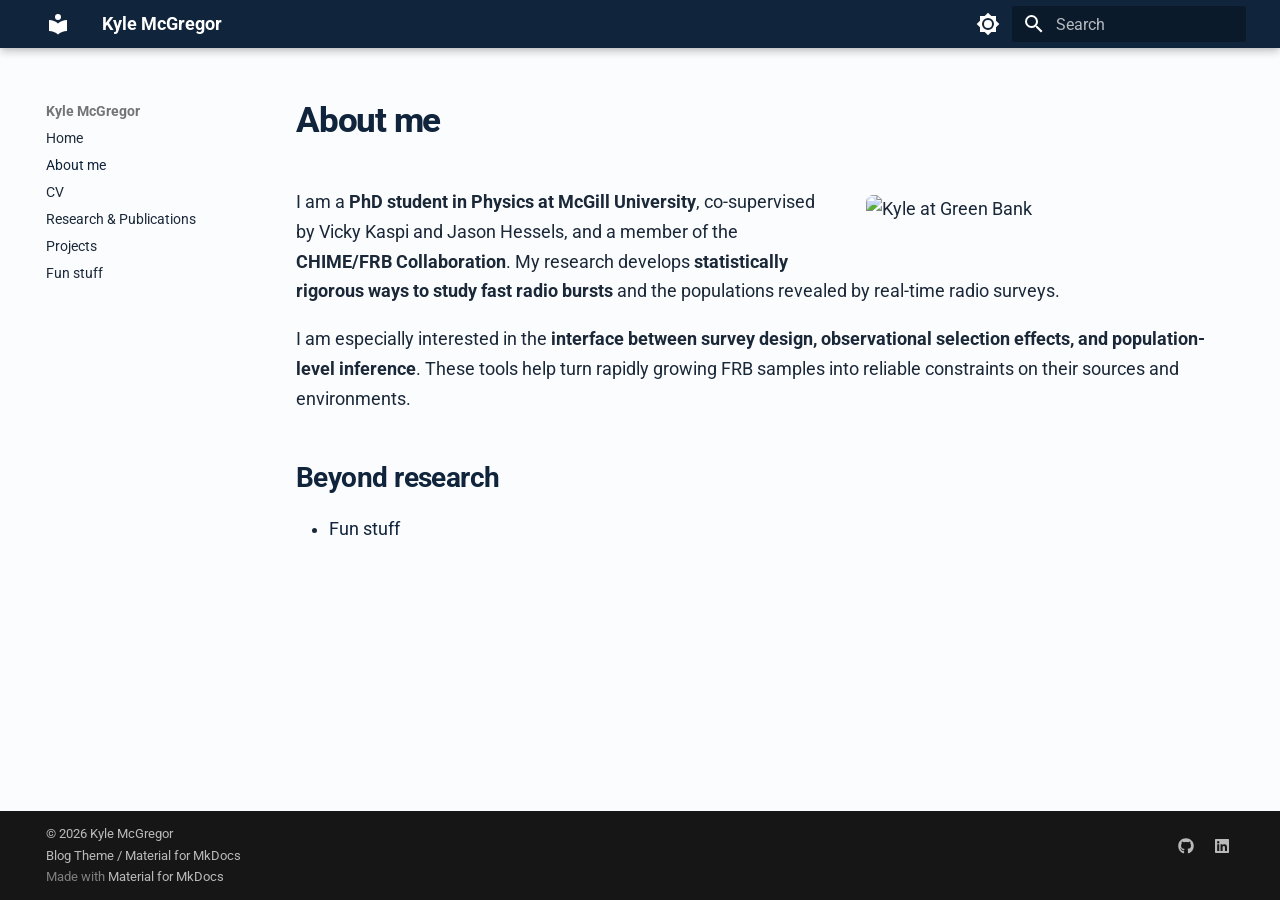
==== commit c6350d45: "Deployed ef164db with MkDocs version: 1.6.1" ====
--- a/about/index.html
+++ b/about/index.html
@@ -18,7 +18,7 @@
         <link rel="prev" href="..">
       
       
-        <link rel="next" href="../research/">
+        <link rel="next" href="../cv/">
       
       
         
@@ -362,6 +362,33 @@
   
   
     <li class="md-nav__item">
+      <a href="../cv/" class="md-nav__link">
+        
+  
+  
+  <span class="md-ellipsis">
+    
+  
+    CV
+  
+
+    
+  </span>
+  
+  
+
+      </a>
+    </li>
+  
+
+    
+      
+      
+  
+  
+  
+  
+    <li class="md-nav__item">
       <a href="../research/" class="md-nav__link">
         
   
--- a/stylesheets/extra.css
+++ b/stylesheets/extra.css
@@ -99,7 +99,7 @@
 .home-actions {
   grid-column: 1 / -1;
   display: grid;
-  grid-template-columns: 1fr 1.65fr 1.2fr 1fr;
+  grid-template-columns: 1fr .55fr 1.65fr 1.2fr 1fr;
   gap: .6rem;
 }
 
